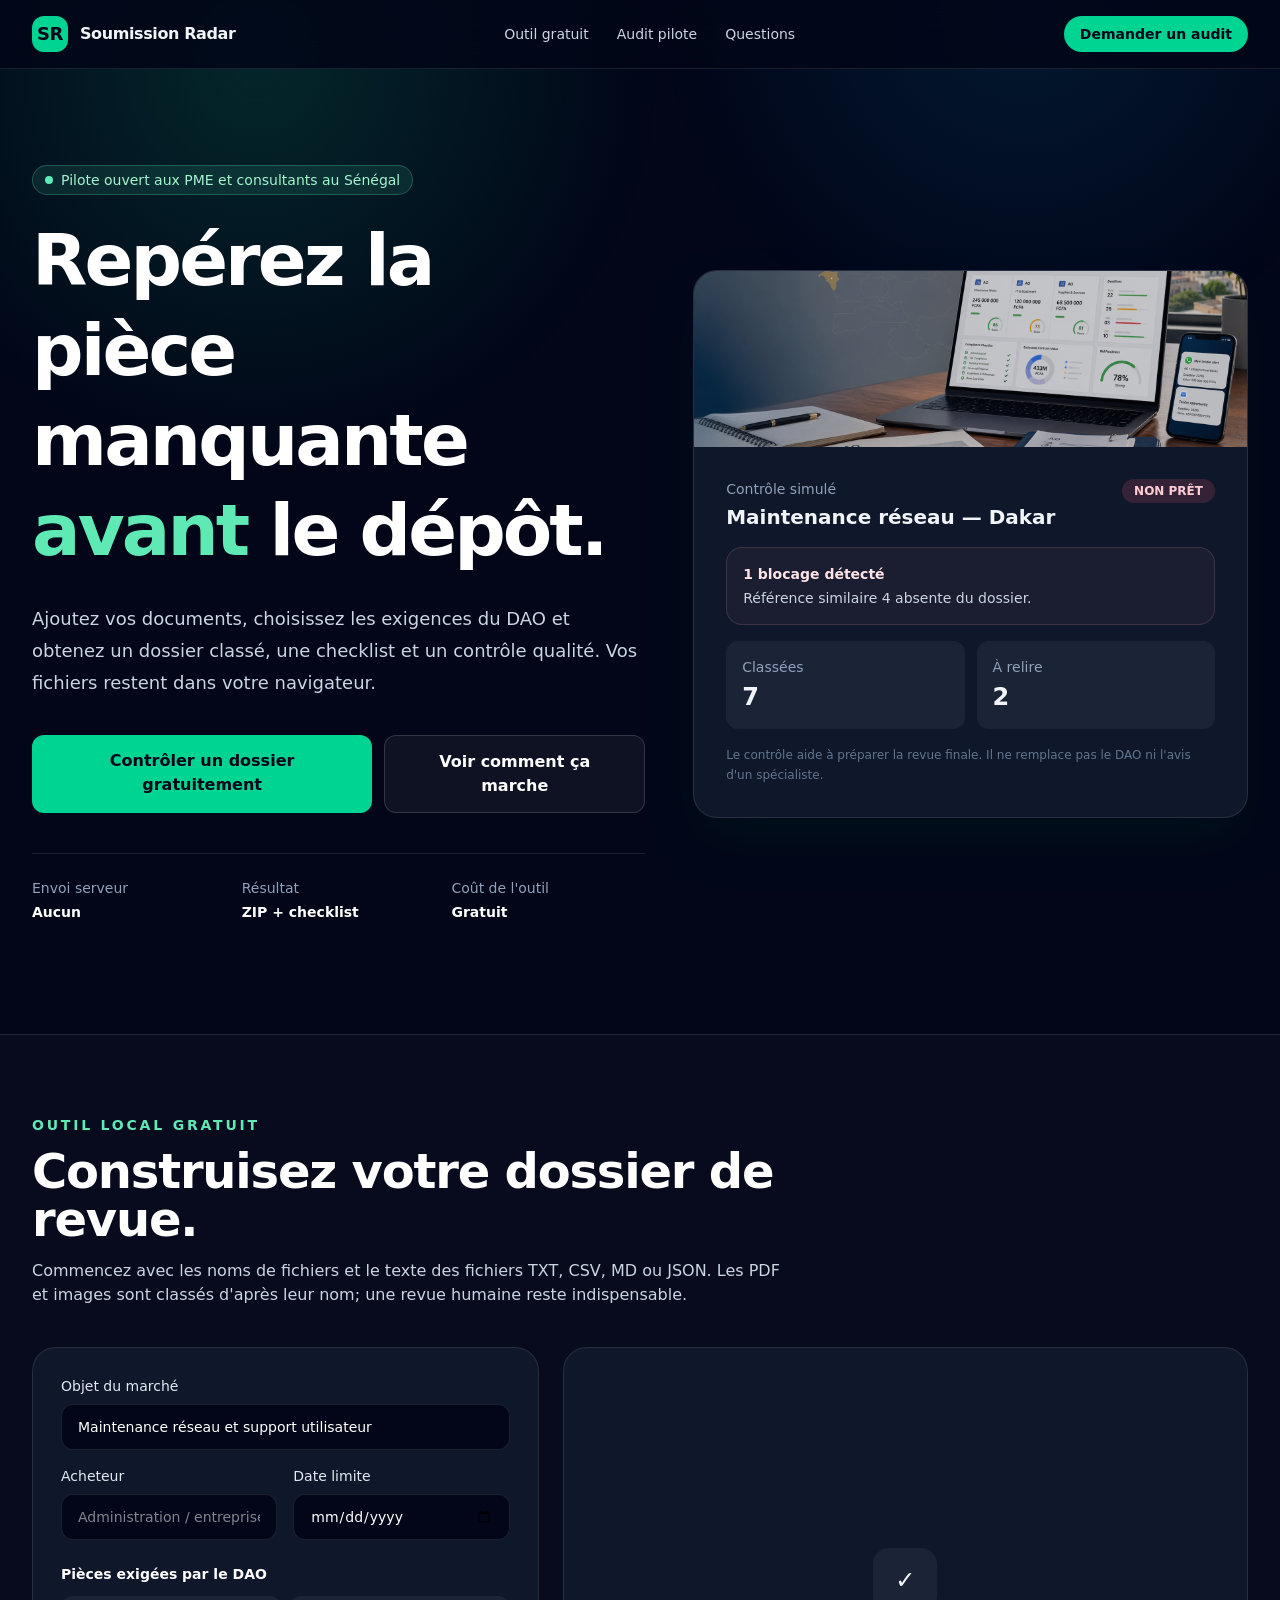
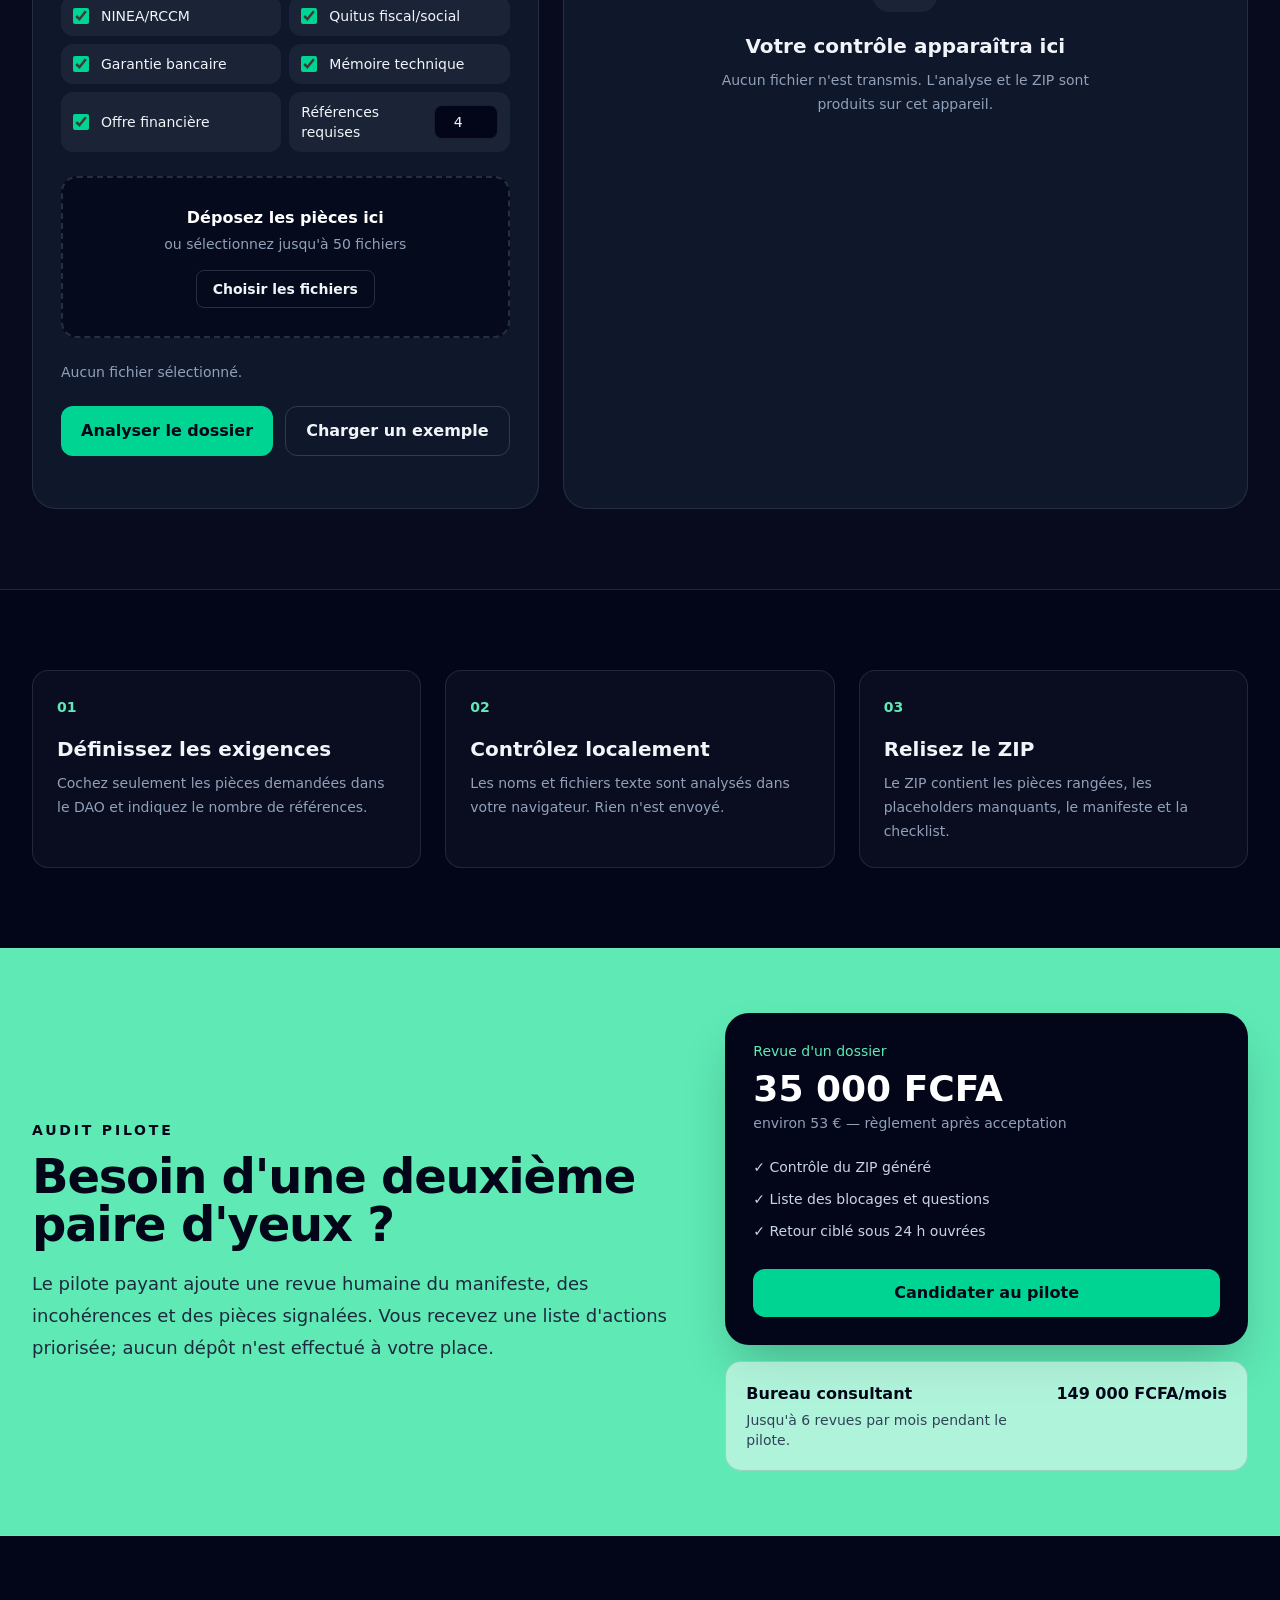
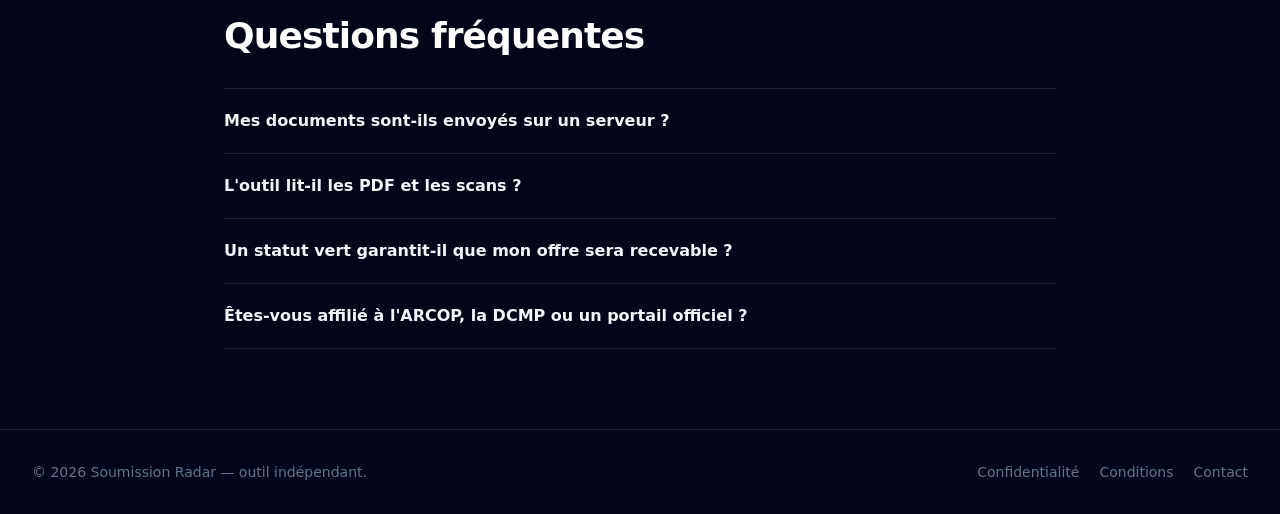
==== index.html @ b98f1e86 "feat: publish Soumission Radar" ====
<!doctype html>
<html lang="fr" class="scroll-smooth">
  <head>
    <meta charset="utf-8" />
    <meta name="viewport" content="width=device-width, initial-scale=1" />
    <title>Soumission Radar — contrôlez votre dossier d'appel d'offres</title>
    <meta name="description" content="Classez vos pièces de soumission, détectez les documents manquants et téléchargez un ZIP prêt pour la revue finale. Traitement local, sans envoi de fichiers." />
    <meta name="robots" content="index,follow" />
    <link rel="canonical" href="https://ramlaoui.github.io/soumission-radar/" />
    <meta property="og:title" content="Soumission Radar — dossier de soumission contrôlé" />
    <meta property="og:description" content="Un contrôle local et confidentiel pour repérer les pièces manquantes avant le dépôt." />
    <meta property="og:type" content="website" />
    <meta property="og:url" content="https://ramlaoui.github.io/soumission-radar/" />
    <link rel="stylesheet" href="./assets/app.css" />
    <script type="application/ld+json">
      {
        "@context": "https://schema.org",
        "@type": "SoftwareApplication",
        "name": "Soumission Radar",
        "applicationCategory": "BusinessApplication",
        "operatingSystem": "Web",
        "description": "Contrôle local de préparation des dossiers de soumission pour PME.",
        "offers": { "@type": "Offer", "price": "0", "priceCurrency": "XOF" }
      }
    </script>
  </head>
  <body class="min-h-screen bg-slate-950 text-slate-100 antialiased selection:bg-emerald-300 selection:text-slate-950">
    <div class="pointer-events-none fixed inset-x-0 top-0 -z-10 h-[42rem] bg-[radial-gradient(circle_at_20%_10%,rgba(16,185,129,0.18),transparent_34%),radial-gradient(circle_at_80%_0%,rgba(14,165,233,0.12),transparent_30%)]"></div>

    <header class="sticky top-0 z-40 border-b border-white/10 bg-slate-950/85 backdrop-blur-xl">
      <nav class="mx-auto flex max-w-7xl items-center justify-between px-5 py-4 lg:px-8" aria-label="Navigation principale">
        <a href="#top" class="flex items-center gap-3 font-semibold tracking-tight">
          <span class="grid size-9 place-items-center rounded-xl bg-emerald-400 text-lg font-black text-slate-950">SR</span>
          <span>Soumission Radar</span>
        </a>
        <div class="hidden items-center gap-7 text-sm text-slate-300 md:flex">
          <a class="hover:text-white" href="#outil">Outil gratuit</a>
          <a class="hover:text-white" href="#offres">Audit pilote</a>
          <a class="hover:text-white" href="#faq">Questions</a>
        </div>
        <a data-contact-link class="rounded-full bg-emerald-400 px-4 py-2 text-sm font-semibold text-slate-950 transition hover:bg-emerald-300" href="mailto:ramlaouiali@gmail.com">Demander un audit</a>
      </nav>
    </header>

    <main id="top">
      <section class="mx-auto grid max-w-7xl gap-12 px-5 pb-20 pt-16 lg:grid-cols-[1.05fr_.95fr] lg:items-center lg:px-8 lg:pb-28 lg:pt-24">
        <div>
          <p class="mb-5 inline-flex items-center gap-2 rounded-full border border-emerald-300/25 bg-emerald-300/10 px-3 py-1 text-sm font-medium text-emerald-200">
            <span class="size-2 rounded-full bg-emerald-300"></span>
            Pilote ouvert aux PME et consultants au Sénégal
          </p>
          <h1 class="max-w-3xl text-4xl font-black leading-tight tracking-[-0.04em] text-white sm:text-6xl lg:text-7xl">
            Repérez la pièce manquante <span class="text-emerald-300">avant</span> le dépôt.
          </h1>
          <p class="mt-7 max-w-2xl text-lg leading-8 text-slate-300">
            Ajoutez vos documents, choisissez les exigences du DAO et obtenez un dossier classé, une checklist et un contrôle qualité. Vos fichiers restent dans votre navigateur.
          </p>
          <div class="mt-9 flex flex-col gap-3 sm:flex-row">
            <a href="#outil" class="rounded-xl bg-emerald-400 px-6 py-3.5 text-center font-bold text-slate-950 transition hover:bg-emerald-300">Contrôler un dossier gratuitement</a>
            <a href="#fonctionnement" class="rounded-xl border border-white/15 bg-white/5 px-6 py-3.5 text-center font-semibold text-white transition hover:bg-white/10">Voir comment ça marche</a>
          </div>
          <dl class="mt-10 grid max-w-2xl grid-cols-3 gap-4 border-t border-white/10 pt-6 text-sm">
            <div><dt class="text-slate-400">Envoi serveur</dt><dd class="mt-1 font-bold text-white">Aucun</dd></div>
            <div><dt class="text-slate-400">Résultat</dt><dd class="mt-1 font-bold text-white">ZIP + checklist</dd></div>
            <div><dt class="text-slate-400">Coût de l'outil</dt><dd class="mt-1 font-bold text-white">Gratuit</dd></div>
          </dl>
        </div>

        <div class="relative overflow-hidden rounded-3xl border border-white/10 bg-slate-900 shadow-2xl shadow-emerald-950/30">
          <img class="h-44 w-full object-cover opacity-80" src="./assets/procurement-radar-hero.png" alt="Bureau préparant un dossier de soumission" />
          <div class="space-y-4 p-6 sm:p-8">
            <div class="flex items-start justify-between gap-5">
              <div><p class="text-sm text-slate-400">Contrôle simulé</p><h2 class="mt-1 text-xl font-bold">Maintenance réseau — Dakar</h2></div>
              <span class="rounded-full bg-rose-400/15 px-3 py-1 text-xs font-bold text-rose-200">NON PRÊT</span>
            </div>
            <div class="rounded-2xl border border-rose-300/15 bg-rose-300/5 p-4">
              <p class="text-sm font-semibold text-rose-100">1 blocage détecté</p>
              <p class="mt-1 text-sm text-slate-300">Référence similaire 4 absente du dossier.</p>
            </div>
            <div class="grid grid-cols-2 gap-3 text-sm">
              <div class="rounded-xl bg-white/5 p-4"><span class="text-slate-400">Classées</span><strong class="mt-1 block text-2xl">7</strong></div>
              <div class="rounded-xl bg-white/5 p-4"><span class="text-slate-400">À relire</span><strong class="mt-1 block text-2xl">2</strong></div>
            </div>
            <p class="text-xs leading-5 text-slate-500">Le contrôle aide à préparer la revue finale. Il ne remplace pas le DAO ni l'avis d'un spécialiste.</p>
          </div>
        </div>
      </section>

      <section id="outil" class="border-y border-white/10 bg-white/[0.025] py-20">
        <div class="mx-auto max-w-7xl px-5 lg:px-8">
          <div class="max-w-3xl">
            <p class="text-sm font-bold uppercase tracking-[0.2em] text-emerald-300">Outil local gratuit</p>
            <h2 class="mt-3 text-3xl font-black tracking-tight text-white sm:text-5xl">Construisez votre dossier de revue.</h2>
            <p class="mt-4 text-slate-300">Commencez avec les noms de fichiers et le texte des fichiers TXT, CSV, MD ou JSON. Les PDF et images sont classés d'après leur nom; une revue humaine reste indispensable.</p>
          </div>

          <div class="mt-10 grid gap-6 xl:grid-cols-[.85fr_1.15fr]">
            <form id="auditForm" class="space-y-6 rounded-3xl border border-white/10 bg-slate-900 p-5 sm:p-7">
              <div class="grid gap-4 sm:grid-cols-2">
                <label class="text-sm font-medium text-slate-200 sm:col-span-2">Objet du marché
                  <input id="tenderTitle" class="mt-2 w-full rounded-xl border border-white/10 bg-slate-950 px-4 py-3 text-white outline-none ring-emerald-300 transition focus:ring-2" value="Maintenance réseau et support utilisateur" required />
                </label>
                <label class="text-sm font-medium text-slate-200">Acheteur
                  <input id="buyer" class="mt-2 w-full rounded-xl border border-white/10 bg-slate-950 px-4 py-3 text-white outline-none ring-emerald-300 transition focus:ring-2" placeholder="Administration / entreprise" />
                </label>
                <label class="text-sm font-medium text-slate-200">Date limite
                  <input id="deadline" type="date" class="mt-2 w-full rounded-xl border border-white/10 bg-slate-950 px-4 py-3 text-white outline-none ring-emerald-300 transition focus:ring-2" />
                </label>
              </div>

              <fieldset>
                <legend class="text-sm font-semibold text-white">Pièces exigées par le DAO</legend>
                <div class="mt-3 grid gap-2 sm:grid-cols-2">
                  <label class="flex items-center gap-3 rounded-xl bg-white/5 px-3 py-2.5 text-sm"><input name="requirement" value="ninea" type="checkbox" checked class="size-4 accent-emerald-400" /> NINEA/RCCM</label>
                  <label class="flex items-center gap-3 rounded-xl bg-white/5 px-3 py-2.5 text-sm"><input name="requirement" value="quitus" type="checkbox" checked class="size-4 accent-emerald-400" /> Quitus fiscal/social</label>
                  <label class="flex items-center gap-3 rounded-xl bg-white/5 px-3 py-2.5 text-sm"><input name="requirement" value="bank" type="checkbox" checked class="size-4 accent-emerald-400" /> Garantie bancaire</label>
                  <label class="flex items-center gap-3 rounded-xl bg-white/5 px-3 py-2.5 text-sm"><input name="requirement" value="technical" type="checkbox" checked class="size-4 accent-emerald-400" /> Mémoire technique</label>
                  <label class="flex items-center gap-3 rounded-xl bg-white/5 px-3 py-2.5 text-sm"><input name="requirement" value="financial" type="checkbox" checked class="size-4 accent-emerald-400" /> Offre financière</label>
                  <label class="flex items-center gap-3 rounded-xl bg-white/5 px-3 py-2.5 text-sm">Références requises <input id="requiredReferences" type="number" min="0" max="20" value="4" class="ml-auto w-16 rounded-lg border border-white/10 bg-slate-950 px-2 py-1.5 text-center" /></label>
                </div>
              </fieldset>

              <div id="dropZone" class="rounded-2xl border-2 border-dashed border-white/15 bg-slate-950/70 p-7 text-center transition hover:border-emerald-300/60">
                <input id="documentFiles" type="file" multiple class="sr-only" />
                <p class="font-semibold text-white">Déposez les pièces ici</p>
                <p class="mt-1 text-sm text-slate-400">ou sélectionnez jusqu'à 50 fichiers</p>
                <button id="chooseFiles" type="button" class="mt-4 rounded-lg border border-white/15 px-4 py-2 text-sm font-semibold hover:bg-white/5">Choisir les fichiers</button>
              </div>
              <p id="fileSummary" class="text-sm text-slate-400">Aucun fichier sélectionné.</p>

              <div class="flex flex-col gap-3 sm:flex-row">
                <button id="analyzeButton" type="submit" class="flex-1 rounded-xl bg-emerald-400 px-5 py-3 font-bold text-slate-950 transition hover:bg-emerald-300">Analyser le dossier</button>
                <button id="demoButton" type="button" class="rounded-xl border border-white/15 px-5 py-3 font-semibold transition hover:bg-white/5">Charger un exemple</button>
              </div>
              <p id="formError" class="hidden rounded-xl bg-rose-400/10 p-3 text-sm text-rose-200" role="alert"></p>
            </form>

            <section id="results" class="rounded-3xl border border-white/10 bg-slate-900 p-5 sm:p-7" aria-live="polite">
              <div id="emptyResults" class="grid min-h-[32rem] place-items-center text-center">
                <div><div class="mx-auto grid size-16 place-items-center rounded-2xl bg-white/5 text-2xl">✓</div><h3 class="mt-5 text-xl font-bold">Votre contrôle apparaîtra ici</h3><p class="mx-auto mt-2 max-w-sm text-sm leading-6 text-slate-400">Aucun fichier n'est transmis. L'analyse et le ZIP sont produits sur cet appareil.</p></div>
              </div>
              <div id="auditResults" class="hidden space-y-6">
                <div class="flex flex-wrap items-start justify-between gap-4">
                  <div><p class="text-sm text-slate-400">État du dossier</p><h3 id="statusTitle" class="mt-1 text-2xl font-black"></h3></div>
                  <span id="statusBadge" class="rounded-full px-3 py-1 text-xs font-bold"></span>
                </div>
                <p id="statusDescription" class="rounded-2xl border p-4 text-sm leading-6"></p>
                <div class="grid grid-cols-3 gap-3 text-center"><div class="rounded-xl bg-white/5 p-3"><strong id="mappedCount" class="block text-2xl"></strong><span class="text-xs text-slate-400">classées</span></div><div class="rounded-xl bg-white/5 p-3"><strong id="missingCount" class="block text-2xl"></strong><span class="text-xs text-slate-400">manquantes</span></div><div class="rounded-xl bg-white/5 p-3"><strong id="warningCount" class="block text-2xl"></strong><span class="text-xs text-slate-400">alertes</span></div></div>
                <div><h4 class="font-bold text-white">Pièces classées</h4><ul id="mappedList" class="mt-3 space-y-2 text-sm"></ul></div>
                <div><h4 class="font-bold text-white">Blocages et alertes</h4><ul id="issueList" class="mt-3 space-y-2 text-sm"></ul></div>
                <div><h4 class="font-bold text-white">Non classées</h4><ul id="unclassifiedList" class="mt-3 space-y-2 text-sm text-slate-400"></ul></div>
                <button id="downloadZip" type="button" class="w-full rounded-xl bg-emerald-400 px-5 py-3 font-bold text-slate-950 transition hover:bg-emerald-300">Télécharger le dossier ZIP</button>
                <p class="text-xs leading-5 text-slate-500">Le statut signifie « prêt pour revue », jamais « recevable garanti ». Comparez toujours le résultat au DAO original.</p>
              </div>
            </section>
          </div>
        </div>
      </section>

      <section id="fonctionnement" class="mx-auto max-w-7xl px-5 py-20 lg:px-8">
        <div class="grid gap-6 md:grid-cols-3">
          <article class="rounded-2xl border border-white/10 bg-white/[0.03] p-6"><span class="text-sm font-black text-emerald-300">01</span><h3 class="mt-4 text-xl font-bold">Définissez les exigences</h3><p class="mt-2 text-sm leading-6 text-slate-400">Cochez seulement les pièces demandées dans le DAO et indiquez le nombre de références.</p></article>
          <article class="rounded-2xl border border-white/10 bg-white/[0.03] p-6"><span class="text-sm font-black text-emerald-300">02</span><h3 class="mt-4 text-xl font-bold">Contrôlez localement</h3><p class="mt-2 text-sm leading-6 text-slate-400">Les noms et fichiers texte sont analysés dans votre navigateur. Rien n'est envoyé.</p></article>
          <article class="rounded-2xl border border-white/10 bg-white/[0.03] p-6"><span class="text-sm font-black text-emerald-300">03</span><h3 class="mt-4 text-xl font-bold">Relisez le ZIP</h3><p class="mt-2 text-sm leading-6 text-slate-400">Le ZIP contient les pièces rangées, les placeholders manquants, le manifeste et la checklist.</p></article>
        </div>
      </section>

      <section id="offres" class="border-y border-white/10 bg-emerald-300 text-slate-950">
        <div class="mx-auto grid max-w-7xl gap-10 px-5 py-16 lg:grid-cols-[1fr_.8fr] lg:items-center lg:px-8">
          <div><p class="text-sm font-black uppercase tracking-[0.2em]">Audit pilote</p><h2 class="mt-3 text-3xl font-black tracking-tight sm:text-5xl">Besoin d'une deuxième paire d'yeux ?</h2><p class="mt-5 max-w-2xl text-lg leading-8 text-slate-800">Le pilote payant ajoute une revue humaine du manifeste, des incohérences et des pièces signalées. Vous recevez une liste d'actions priorisée; aucun dépôt n'est effectué à votre place.</p></div>
          <div class="grid gap-4">
            <div class="rounded-3xl bg-slate-950 p-7 text-white shadow-2xl"><p class="text-sm text-emerald-300">Revue d'un dossier</p><p class="mt-2 text-4xl font-black">35 000 FCFA</p><p class="mt-1 text-sm text-slate-400">environ 53 € — règlement après acceptation</p><ul class="mt-6 space-y-3 text-sm text-slate-300"><li>✓ Contrôle du ZIP généré</li><li>✓ Liste des blocages et questions</li><li>✓ Retour ciblé sous 24 h ouvrées</li></ul><a data-contact-link href="mailto:ramlaouiali@gmail.com" class="mt-7 block rounded-xl bg-emerald-400 px-5 py-3 text-center font-bold text-slate-950 hover:bg-emerald-300">Candidater au pilote</a></div>
            <div class="rounded-2xl border border-slate-900/15 bg-white/50 p-5"><div class="flex items-baseline justify-between gap-4"><div><p class="font-black">Bureau consultant</p><p class="mt-1 text-sm text-slate-700">Jusqu'à 6 revues par mois pendant le pilote.</p></div><p class="shrink-0 font-black">149 000 FCFA/mois</p></div></div>
          </div>
        </div>
      </section>

      <section id="faq" class="mx-auto max-w-4xl px-5 py-20 lg:px-8">
        <h2 class="text-3xl font-black tracking-tight text-white sm:text-4xl">Questions fréquentes</h2>
        <div class="mt-8 divide-y divide-white/10 border-y border-white/10">
          <details class="group py-5"><summary class="cursor-pointer list-none font-semibold">Mes documents sont-ils envoyés sur un serveur ?</summary><p class="mt-3 text-sm leading-6 text-slate-400">Non. Cette version fonctionne entièrement dans le navigateur. Fermer l'onglet efface l'état de la session.</p></details>
          <details class="group py-5"><summary class="cursor-pointer list-none font-semibold">L'outil lit-il les PDF et les scans ?</summary><p class="mt-3 text-sm leading-6 text-slate-400">Il classe les PDF et images à partir de leur nom. Seuls les petits fichiers texte courants sont lus. Renommez clairement les scans et vérifiez toujours le résultat.</p></details>
          <details class="group py-5"><summary class="cursor-pointer list-none font-semibold">Un statut vert garantit-il que mon offre sera recevable ?</summary><p class="mt-3 text-sm leading-6 text-slate-400">Non. Il indique seulement que les catégories sélectionnées ont un fichier correspondant sans alerte évidente. Le DAO, les formats, signatures, dates et règles de dépôt prévalent.</p></details>
          <details class="group py-5"><summary class="cursor-pointer list-none font-semibold">Êtes-vous affilié à l'ARCOP, la DCMP ou un portail officiel ?</summary><p class="mt-3 text-sm leading-6 text-slate-400">Non. Soumission Radar est un outil indépendant de préparation documentaire.</p></details>
        </div>
      </section>
    </main>

    <footer class="border-t border-white/10 py-8">
      <div class="mx-auto flex max-w-7xl flex-col gap-4 px-5 text-sm text-slate-500 sm:flex-row sm:items-center sm:justify-between lg:px-8"><p>© 2026 Soumission Radar — outil indépendant.</p><div class="flex gap-5"><a class="hover:text-white" href="./confidentialite.html">Confidentialité</a><a class="hover:text-white" href="./conditions.html">Conditions</a><a data-contact-link class="hover:text-white" href="mailto:ramlaouiali@gmail.com">Contact</a></div></div>
    </footer>

    <script src="./vendor/jszip.min.js"></script>
    <script src="./lib/document_classifier.js"></script>
    <script src="./config.js"></script>
    <script src="./product.js"></script>
  </body>
</html>
---- assets/app.css ----
/*! tailwindcss v4.3.2 | MIT License | https://tailwindcss.com */
@layer properties{@supports (((-webkit-hyphens:none)) and (not (margin-trim:inline))) or ((-moz-orient:inline) and (not (color:rgb(from red r g b)))){*,:before,:after,::backdrop{--tw-space-y-reverse:0;--tw-divide-y-reverse:0;--tw-border-style:solid;--tw-leading:initial;--tw-font-weight:initial;--tw-tracking:initial;--tw-shadow:0 0 #0000;--tw-shadow-color:initial;--tw-shadow-alpha:100%;--tw-inset-shadow:0 0 #0000;--tw-inset-shadow-color:initial;--tw-inset-shadow-alpha:100%;--tw-ring-color:initial;--tw-ring-shadow:0 0 #0000;--tw-inset-ring-color:initial;--tw-inset-ring-shadow:0 0 #0000;--tw-ring-inset:initial;--tw-ring-offset-width:0px;--tw-ring-offset-color:#fff;--tw-ring-offset-shadow:0 0 #0000;--tw-backdrop-blur:initial;--tw-backdrop-brightness:initial;--tw-backdrop-contrast:initial;--tw-backdrop-grayscale:initial;--tw-backdrop-hue-rotate:initial;--tw-backdrop-invert:initial;--tw-backdrop-opacity:initial;--tw-backdrop-saturate:initial;--tw-backdrop-sepia:initial}}}@layer theme{:root,:host{--font-sans:ui-sans-serif, system-ui, sans-serif, "Apple Color Emoji", "Segoe UI Emoji", "Segoe UI Symbol", "Noto Color Emoji";--font-mono:ui-monospace, SFMono-Regular, Menlo, Monaco, Consolas, "Liberation Mono", "Courier New", monospace;--color-amber-100:oklch(96.2% .059 95.617);--color-amber-200:oklch(92.4% .12 95.746);--color-amber-300:oklch(87.9% .169 91.605);--color-emerald-100:oklch(95% .052 163.051);--color-emerald-200:oklch(90.5% .093 164.15);--color-emerald-300:oklch(84.5% .143 164.978);--color-emerald-400:oklch(76.5% .177 163.223);--color-emerald-950:oklch(26.2% .051 172.552);--color-rose-100:oklch(94.1% .03 12.58);--color-rose-200:oklch(89.2% .058 10.001);--color-rose-300:oklch(81% .117 11.638);--color-rose-400:oklch(71.2% .194 13.428);--color-slate-100:oklch(96.8% .007 247.896);--color-slate-200:oklch(92.9% .013 255.508);--color-slate-300:oklch(86.9% .022 252.894);--color-slate-400:oklch(70.4% .04 256.788);--color-slate-500:oklch(55.4% .046 257.417);--color-slate-700:oklch(37.2% .044 257.287);--color-slate-800:oklch(27.9% .041 260.031);--color-slate-900:oklch(20.8% .042 265.755);--color-slate-950:oklch(12.9% .042 264.695);--color-white:#fff;--spacing:.25rem;--container-sm:24rem;--container-2xl:42rem;--container-3xl:48rem;--container-4xl:56rem;--container-7xl:80rem;--text-xs:.75rem;--text-xs--line-height:calc(1 / .75);--text-sm:.875rem;--text-sm--line-height:calc(1.25 / .875);--text-lg:1.125rem;--text-lg--line-height:calc(1.75 / 1.125);--text-xl:1.25rem;--text-xl--line-height:calc(1.75 / 1.25);--text-2xl:1.5rem;--text-2xl--line-height:calc(2 / 1.5);--text-3xl:1.875rem;--text-3xl--line-height:calc(2.25 / 1.875);--text-4xl:2.25rem;--text-4xl--line-height:calc(2.5 / 2.25);--text-5xl:3rem;--text-5xl--line-height:1;--text-6xl:3.75rem;--text-6xl--line-height:1;--text-7xl:4.5rem;--text-7xl--line-height:1;--font-weight-medium:500;--font-weight-semibold:600;--font-weight-bold:700;--font-weight-black:900;--tracking-tight:-.025em;--leading-tight:1.25;--radius-lg:.5rem;--radius-xl:.75rem;--radius-2xl:1rem;--radius-3xl:1.5rem;--blur-xl:24px;--default-transition-duration:.15s;--default-transition-timing-function:cubic-bezier(.4, 0, .2, 1);--default-font-family:var(--font-sans);--default-mono-font-family:var(--font-mono)}}@layer base{*,:after,:before,::backdrop{box-sizing:border-box;border:0 solid;margin:0;padding:0}::file-selector-button{box-sizing:border-box;border:0 solid;margin:0;padding:0}html,:host{-webkit-text-size-adjust:100%;tab-size:4;line-height:1.5;font-family:var(--default-font-family,ui-sans-serif, system-ui, sans-serif, "Apple Color Emoji", "Segoe UI Emoji", "Segoe UI Symbol", "Noto Color Emoji");font-feature-settings:var(--default-font-feature-settings,normal);font-variation-settings:var(--default-font-variation-settings,normal);-webkit-tap-highlight-color:transparent}hr{height:0;color:inherit;border-top-width:1px}abbr:where([title]){-webkit-text-decoration:underline dotted;text-decoration:underline dotted}h1,h2,h3,h4,h5,h6{font-size:inherit;font-weight:inherit}a{color:inherit;-webkit-text-decoration:inherit;-webkit-text-decoration:inherit;-webkit-text-decoration:inherit;text-decoration:inherit}b,strong{font-weight:bolder}code,kbd,samp,pre{font-family:var(--default-mono-font-family,ui-monospace, SFMono-Regular, Menlo, Monaco, Consolas, "Liberation Mono", "Courier New", monospace);font-feature-settings:var(--default-mono-font-feature-settings,normal);font-variation-settings:var(--default-mono-font-variation-settings,normal);font-size:1em}small{font-size:80%}sub,sup{vertical-align:baseline;font-size:75%;line-height:0;position:relative}sub{bottom:-.25em}sup{top:-.5em}table{text-indent:0;border-color:inherit;border-collapse:collapse}:-moz-focusring{outline:auto}progress{vertical-align:baseline}summary{display:list-item}ol,ul,menu{list-style:none}img,svg,video,canvas,audio,iframe,embed,object{vertical-align:middle;display:block}img,video{max-width:100%;height:auto}button,input,select,optgroup,textarea{font:inherit;font-feature-settings:inherit;font-variation-settings:inherit;letter-spacing:inherit;color:inherit;opacity:1;background-color:#0000;border-radius:0}::file-selector-button{font:inherit;font-feature-settings:inherit;font-variation-settings:inherit;letter-spacing:inherit;color:inherit;opacity:1;background-color:#0000;border-radius:0}:where(select:is([multiple],[size])) optgroup{font-weight:bolder}:where(select:is([multiple],[size])) optgroup option{padding-inline-start:20px}::file-selector-button{margin-inline-end:4px}::placeholder{opacity:1}@supports (not ((-webkit-appearance:-apple-pay-button))) or (contain-intrinsic-size:1px){::placeholder{color:currentColor}@supports (color:color-mix(in lab, red, red)){::placeholder{color:color-mix(in oklab, currentcolor 50%, transparent)}}}textarea{resize:vertical}::-webkit-search-decoration{-webkit-appearance:none}::-webkit-date-and-time-value{min-height:1lh;text-align:inherit}::-webkit-datetime-edit{display:inline-flex}::-webkit-datetime-edit-fields-wrapper{padding:0}::-webkit-datetime-edit{padding-block:0}::-webkit-datetime-edit-year-field{padding-block:0}::-webkit-datetime-edit-month-field{padding-block:0}::-webkit-datetime-edit-day-field{padding-block:0}::-webkit-datetime-edit-hour-field{padding-block:0}::-webkit-datetime-edit-minute-field{padding-block:0}::-webkit-datetime-edit-second-field{padding-block:0}::-webkit-datetime-edit-millisecond-field{padding-block:0}::-webkit-datetime-edit-meridiem-field{padding-block:0}::-webkit-calendar-picker-indicator{line-height:1}:-moz-ui-invalid{box-shadow:none}button,input:where([type=button],[type=reset],[type=submit]){appearance:button}::file-selector-button{appearance:button}::-webkit-inner-spin-button{height:auto}::-webkit-outer-spin-button{height:auto}[hidden]:where(:not([hidden=until-found])){display:none!important}}@layer components;@layer utilities{.pointer-events-none{pointer-events:none}.visible{visibility:visible}.sr-only{clip-path:inset(50%);white-space:nowrap;border-width:0;width:1px;height:1px;margin:-1px;padding:0;position:absolute;overflow:hidden}.absolute{position:absolute}.fixed{position:fixed}.relative{position:relative}.static{position:static}.sticky{position:sticky}.inset-x-0{inset-inline:0}.top-0{top:0}.-z-10{z-index:calc(10 * -1)}.z-40{z-index:40}.mx-auto{margin-inline:auto}.mt-1{margin-top:var(--spacing)}.mt-2{margin-top:calc(var(--spacing) * 2)}.mt-3{margin-top:calc(var(--spacing) * 3)}.mt-4{margin-top:calc(var(--spacing) * 4)}.mt-5{margin-top:calc(var(--spacing) * 5)}.mt-6{margin-top:calc(var(--spacing) * 6)}.mt-7{margin-top:calc(var(--spacing) * 7)}.mt-8{margin-top:calc(var(--spacing) * 8)}.mt-9{margin-top:calc(var(--spacing) * 9)}.mt-10{margin-top:calc(var(--spacing) * 10)}.mb-5{margin-bottom:calc(var(--spacing) * 5)}.ml-auto{margin-left:auto}.block{display:block}.contents{display:contents}.flex{display:flex}.grid{display:grid}.hidden{display:none}.inline-flex{display:inline-flex}.size-2{width:calc(var(--spacing) * 2);height:calc(var(--spacing) * 2)}.size-4{width:calc(var(--spacing) * 4);height:calc(var(--spacing) * 4)}.size-9{width:calc(var(--spacing) * 9);height:calc(var(--spacing) * 9)}.size-16{width:calc(var(--spacing) * 16);height:calc(var(--spacing) * 16)}.h-44{height:calc(var(--spacing) * 44)}.h-\[42rem\]{height:42rem}.min-h-\[32rem\]{min-height:32rem}.min-h-screen{min-height:100vh}.w-16{width:calc(var(--spacing) * 16)}.w-full{width:100%}.max-w-2xl{max-width:var(--container-2xl)}.max-w-3xl{max-width:var(--container-3xl)}.max-w-4xl{max-width:var(--container-4xl)}.max-w-7xl{max-width:var(--container-7xl)}.max-w-sm{max-width:var(--container-sm)}.flex-1{flex:1}.shrink-0{flex-shrink:0}.cursor-pointer{cursor:pointer}.list-none{list-style-type:none}.grid-cols-2{grid-template-columns:repeat(2,minmax(0,1fr))}.grid-cols-3{grid-template-columns:repeat(3,minmax(0,1fr))}.flex-col{flex-direction:column}.flex-wrap{flex-wrap:wrap}.place-items-center{place-items:center}.items-baseline{align-items:baseline}.items-center{align-items:center}.items-start{align-items:flex-start}.justify-between{justify-content:space-between}.gap-2{gap:calc(var(--spacing) * 2)}.gap-3{gap:calc(var(--spacing) * 3)}.gap-4{gap:calc(var(--spacing) * 4)}.gap-5{gap:calc(var(--spacing) * 5)}.gap-6{gap:calc(var(--spacing) * 6)}.gap-7{gap:calc(var(--spacing) * 7)}.gap-10{gap:calc(var(--spacing) * 10)}.gap-12{gap:calc(var(--spacing) * 12)}:where(.space-y-2>:not(:last-child)){--tw-space-y-reverse:0;margin-block-start:calc(calc(var(--spacing) * 2) * var(--tw-space-y-reverse));margin-block-end:calc(calc(var(--spacing) * 2) * calc(1 - var(--tw-space-y-reverse)))}:where(.space-y-3>:not(:last-child)){--tw-space-y-reverse:0;margin-block-start:calc(calc(var(--spacing) * 3) * var(--tw-space-y-reverse));margin-block-end:calc(calc(var(--spacing) * 3) * calc(1 - var(--tw-space-y-reverse)))}:where(.space-y-4>:not(:last-child)){--tw-space-y-reverse:0;margin-block-start:calc(calc(var(--spacing) * 4) * var(--tw-space-y-reverse));margin-block-end:calc(calc(var(--spacing) * 4) * calc(1 - var(--tw-space-y-reverse)))}:where(.space-y-5>:not(:last-child)){--tw-space-y-reverse:0;margin-block-start:calc(calc(var(--spacing) * 5) * var(--tw-space-y-reverse));margin-block-end:calc(calc(var(--spacing) * 5) * calc(1 - var(--tw-space-y-reverse)))}:where(.space-y-6>:not(:last-child)){--tw-space-y-reverse:0;margin-block-start:calc(calc(var(--spacing) * 6) * var(--tw-space-y-reverse));margin-block-end:calc(calc(var(--spacing) * 6) * calc(1 - var(--tw-space-y-reverse)))}:where(.divide-y>:not(:last-child)){--tw-divide-y-reverse:0;border-bottom-style:var(--tw-border-style);border-top-style:var(--tw-border-style);border-top-width:calc(1px * var(--tw-divide-y-reverse));border-bottom-width:calc(1px * calc(1 - var(--tw-divide-y-reverse)))}:where(.divide-white\/10>:not(:last-child)){border-color:#ffffff1a}@supports (color:color-mix(in lab, red, red)){:where(.divide-white\/10>:not(:last-child)){border-color:color-mix(in oklab, var(--color-white) 10%, transparent)}}.overflow-hidden{overflow:hidden}.scroll-smooth{scroll-behavior:smooth}.rounded-2xl{border-radius:var(--radius-2xl)}.rounded-3xl{border-radius:var(--radius-3xl)}.rounded-full{border-radius:3.40282e38px}.rounded-lg{border-radius:var(--radius-lg)}.rounded-xl{border-radius:var(--radius-xl)}.border{border-style:var(--tw-border-style);border-width:1px}.border-2{border-style:var(--tw-border-style);border-width:2px}.border-y{border-block-style:var(--tw-border-style);border-block-width:1px}.border-t{border-top-style:var(--tw-border-style);border-top-width:1px}.border-b{border-bottom-style:var(--tw-border-style);border-bottom-width:1px}.border-dashed{--tw-border-style:dashed;border-style:dashed}.border-amber-300\/20{border-color:#ffd23633}@supports (color:color-mix(in lab, red, red)){.border-amber-300\/20{border-color:color-mix(in oklab, var(--color-amber-300) 20%, transparent)}}.border-emerald-300{border-color:var(--color-emerald-300)}.border-emerald-300\/20{border-color:#5ee9b533}@supports (color:color-mix(in lab, red, red)){.border-emerald-300\/20{border-color:color-mix(in oklab, var(--color-emerald-300) 20%, transparent)}}.border-emerald-300\/25{border-color:#5ee9b540}@supports (color:color-mix(in lab, red, red)){.border-emerald-300\/25{border-color:color-mix(in oklab, var(--color-emerald-300) 25%, transparent)}}.border-rose-300\/15{border-color:#ffa2ae26}@supports (color:color-mix(in lab, red, red)){.border-rose-300\/15{border-color:color-mix(in oklab, var(--color-rose-300) 15%, transparent)}}.border-rose-300\/20{border-color:#ffa2ae33}@supports (color:color-mix(in lab, red, red)){.border-rose-300\/20{border-color:color-mix(in oklab, var(--color-rose-300) 20%, transparent)}}.border-slate-900\/15{border-color:#0f172b26}@supports (color:color-mix(in lab, red, red)){.border-slate-900\/15{border-color:color-mix(in oklab, var(--color-slate-900) 15%, transparent)}}.border-white\/10{border-color:#ffffff1a}@supports (color:color-mix(in lab, red, red)){.border-white\/10{border-color:color-mix(in oklab, var(--color-white) 10%, transparent)}}.border-white\/15{border-color:#ffffff26}@supports (color:color-mix(in lab, red, red)){.border-white\/15{border-color:color-mix(in oklab, var(--color-white) 15%, transparent)}}.bg-amber-300\/5{background-color:#ffd2360d}@supports (color:color-mix(in lab, red, red)){.bg-amber-300\/5{background-color:color-mix(in oklab, var(--color-amber-300) 5%, transparent)}}.bg-amber-300\/15{background-color:#ffd23626}@supports (color:color-mix(in lab, red, red)){.bg-amber-300\/15{background-color:color-mix(in oklab, var(--color-amber-300) 15%, transparent)}}.bg-emerald-300{background-color:var(--color-emerald-300)}.bg-emerald-300\/5{background-color:#5ee9b50d}@supports (color:color-mix(in lab, red, red)){.bg-emerald-300\/5{background-color:color-mix(in oklab, var(--color-emerald-300) 5%, transparent)}}.bg-emerald-300\/10{background-color:#5ee9b51a}@supports (color:color-mix(in lab, red, red)){.bg-emerald-300\/10{background-color:color-mix(in oklab, var(--color-emerald-300) 10%, transparent)}}.bg-emerald-300\/15{background-color:#5ee9b526}@supports (color:color-mix(in lab, red, red)){.bg-emerald-300\/15{background-color:color-mix(in oklab, var(--color-emerald-300) 15%, transparent)}}.bg-emerald-400{background-color:var(--color-emerald-400)}.bg-rose-300\/5{background-color:#ffa2ae0d}@supports (color:color-mix(in lab, red, red)){.bg-rose-300\/5{background-color:color-mix(in oklab, var(--color-rose-300) 5%, transparent)}}.bg-rose-400\/10{background-color:#ff667f1a}@supports (color:color-mix(in lab, red, red)){.bg-rose-400\/10{background-color:color-mix(in oklab, var(--color-rose-400) 10%, transparent)}}.bg-rose-400\/15{background-color:#ff667f26}@supports (color:color-mix(in lab, red, red)){.bg-rose-400\/15{background-color:color-mix(in oklab, var(--color-rose-400) 15%, transparent)}}.bg-slate-900{background-color:var(--color-slate-900)}.bg-slate-950{background-color:var(--color-slate-950)}.bg-slate-950\/70{background-color:#020618b3}@supports (color:color-mix(in lab, red, red)){.bg-slate-950\/70{background-color:color-mix(in oklab, var(--color-slate-950) 70%, transparent)}}.bg-slate-950\/85{background-color:#020618d9}@supports (color:color-mix(in lab, red, red)){.bg-slate-950\/85{background-color:color-mix(in oklab, var(--color-slate-950) 85%, transparent)}}.bg-white\/5{background-color:#ffffff0d}@supports (color:color-mix(in lab, red, red)){.bg-white\/5{background-color:color-mix(in oklab, var(--color-white) 5%, transparent)}}.bg-white\/50{background-color:#ffffff80}@supports (color:color-mix(in lab, red, red)){.bg-white\/50{background-color:color-mix(in oklab, var(--color-white) 50%, transparent)}}.bg-white\/\[0\.03\]{background-color:#ffffff08}@supports (color:color-mix(in lab, red, red)){.bg-white\/\[0\.03\]{background-color:color-mix(in oklab, var(--color-white) 3%, transparent)}}.bg-white\/\[0\.025\]{background-color:#ffffff06}@supports (color:color-mix(in lab, red, red)){.bg-white\/\[0\.025\]{background-color:color-mix(in oklab, var(--color-white) 2.5%, transparent)}}.bg-\[radial-gradient\(circle_at_20\%_10\%\,rgba\(16\,185\,129\,0\.18\)\,transparent_34\%\)\,radial-gradient\(circle_at_80\%_0\%\,rgba\(14\,165\,233\,0\.12\)\,transparent_30\%\)\]{background-image:radial-gradient(circle at 20% 10%,#10b9812e,#0000 34%),radial-gradient(circle at 80% 0,#0ea5e91f,#0000 30%)}.object-cover{object-fit:cover}.p-3{padding:calc(var(--spacing) * 3)}.p-4{padding:calc(var(--spacing) * 4)}.p-5{padding:calc(var(--spacing) * 5)}.p-6{padding:calc(var(--spacing) * 6)}.p-7{padding:calc(var(--spacing) * 7)}.px-2{padding-inline:calc(var(--spacing) * 2)}.px-3{padding-inline:calc(var(--spacing) * 3)}.px-4{padding-inline:calc(var(--spacing) * 4)}.px-5{padding-inline:calc(var(--spacing) * 5)}.px-6{padding-inline:calc(var(--spacing) * 6)}.py-1{padding-block:var(--spacing)}.py-1\.5{padding-block:calc(var(--spacing) * 1.5)}.py-2{padding-block:calc(var(--spacing) * 2)}.py-2\.5{padding-block:calc(var(--spacing) * 2.5)}.py-3{padding-block:calc(var(--spacing) * 3)}.py-3\.5{padding-block:calc(var(--spacing) * 3.5)}.py-4{padding-block:calc(var(--spacing) * 4)}.py-5{padding-block:calc(var(--spacing) * 5)}.py-8{padding-block:calc(var(--spacing) * 8)}.py-16{padding-block:calc(var(--spacing) * 16)}.py-20{padding-block:calc(var(--spacing) * 20)}.pt-6{padding-top:calc(var(--spacing) * 6)}.pt-16{padding-top:calc(var(--spacing) * 16)}.pb-20{padding-bottom:calc(var(--spacing) * 20)}.text-center{text-align:center}.text-2xl{font-size:var(--text-2xl);line-height:var(--tw-leading,var(--text-2xl--line-height))}.text-3xl{font-size:var(--text-3xl);line-height:var(--tw-leading,var(--text-3xl--line-height))}.text-4xl{font-size:var(--text-4xl);line-height:var(--tw-leading,var(--text-4xl--line-height))}.text-lg{font-size:var(--text-lg);line-height:var(--tw-leading,var(--text-lg--line-height))}.text-sm{font-size:var(--text-sm);line-height:var(--tw-leading,var(--text-sm--line-height))}.text-xl{font-size:var(--text-xl);line-height:var(--tw-leading,var(--text-xl--line-height))}.text-xs{font-size:var(--text-xs);line-height:var(--tw-leading,var(--text-xs--line-height))}.leading-5{--tw-leading:calc(var(--spacing) * 5);line-height:calc(var(--spacing) * 5)}.leading-6{--tw-leading:calc(var(--spacing) * 6);line-height:calc(var(--spacing) * 6)}.leading-7{--tw-leading:calc(var(--spacing) * 7);line-height:calc(var(--spacing) * 7)}.leading-8{--tw-leading:calc(var(--spacing) * 8);line-height:calc(var(--spacing) * 8)}.leading-tight{--tw-leading:var(--leading-tight);line-height:var(--leading-tight)}.font-black{--tw-font-weight:var(--font-weight-black);font-weight:var(--font-weight-black)}.font-bold{--tw-font-weight:var(--font-weight-bold);font-weight:var(--font-weight-bold)}.font-medium{--tw-font-weight:var(--font-weight-medium);font-weight:var(--font-weight-medium)}.font-semibold{--tw-font-weight:var(--font-weight-semibold);font-weight:var(--font-weight-semibold)}.tracking-\[-0\.04em\]{--tw-tracking:-.04em;letter-spacing:-.04em}.tracking-\[0\.2em\]{--tw-tracking:.2em;letter-spacing:.2em}.tracking-tight{--tw-tracking:var(--tracking-tight);letter-spacing:var(--tracking-tight)}.break-all{word-break:break-all}.text-amber-100{color:var(--color-amber-100)}.text-amber-200{color:var(--color-amber-200)}.text-emerald-100{color:var(--color-emerald-100)}.text-emerald-200{color:var(--color-emerald-200)}.text-emerald-300{color:var(--color-emerald-300)}.text-rose-100{color:var(--color-rose-100)}.text-rose-100\/70{color:#ffe4e6b3}@supports (color:color-mix(in lab, red, red)){.text-rose-100\/70{color:color-mix(in oklab, var(--color-rose-100) 70%, transparent)}}.text-rose-200{color:var(--color-rose-200)}.text-slate-100{color:var(--color-slate-100)}.text-slate-200{color:var(--color-slate-200)}.text-slate-300{color:var(--color-slate-300)}.text-slate-400{color:var(--color-slate-400)}.text-slate-500{color:var(--color-slate-500)}.text-slate-700{color:var(--color-slate-700)}.text-slate-800{color:var(--color-slate-800)}.text-slate-950{color:var(--color-slate-950)}.text-white{color:var(--color-white)}.uppercase{text-transform:uppercase}.antialiased{-webkit-font-smoothing:antialiased;-moz-osx-font-smoothing:grayscale}.accent-emerald-400{accent-color:var(--color-emerald-400)}.opacity-80{opacity:.8}.shadow-2xl{--tw-shadow:0 25px 50px -12px var(--tw-shadow-color,#00000040);box-shadow:var(--tw-inset-shadow), var(--tw-inset-ring-shadow), var(--tw-ring-offset-shadow), var(--tw-ring-shadow), var(--tw-shadow)}.shadow-emerald-950\/30{--tw-shadow-color:#002c224d}@supports (color:color-mix(in lab, red, red)){.shadow-emerald-950\/30{--tw-shadow-color:color-mix(in oklab, color-mix(in oklab, var(--color-emerald-950) 30%, transparent) var(--tw-shadow-alpha), transparent)}}.ring-emerald-300{--tw-ring-color:var(--color-emerald-300)}.backdrop-blur-xl{--tw-backdrop-blur:blur(var(--blur-xl));-webkit-backdrop-filter:var(--tw-backdrop-blur,) var(--tw-backdrop-brightness,) var(--tw-backdrop-contrast,) var(--tw-backdrop-grayscale,) var(--tw-backdrop-hue-rotate,) var(--tw-backdrop-invert,) var(--tw-backdrop-opacity,) var(--tw-backdrop-saturate,) var(--tw-backdrop-sepia,);backdrop-filter:var(--tw-backdrop-blur,) var(--tw-backdrop-brightness,) var(--tw-backdrop-contrast,) var(--tw-backdrop-grayscale,) var(--tw-backdrop-hue-rotate,) var(--tw-backdrop-invert,) var(--tw-backdrop-opacity,) var(--tw-backdrop-saturate,) var(--tw-backdrop-sepia,)}.transition{transition-property:color,background-color,border-color,outline-color,text-decoration-color,fill,stroke,--tw-gradient-from,--tw-gradient-via,--tw-gradient-to,opacity,box-shadow,transform,translate,scale,rotate,filter,-webkit-backdrop-filter,backdrop-filter,display,content-visibility,overlay,pointer-events;transition-timing-function:var(--tw-ease,var(--default-transition-timing-function));transition-duration:var(--tw-duration,var(--default-transition-duration))}.outline-none{--tw-outline-style:none;outline-style:none}.selection\:bg-emerald-300 ::selection{background-color:var(--color-emerald-300)}.selection\:bg-emerald-300::selection{background-color:var(--color-emerald-300)}.selection\:text-slate-950 ::selection{color:var(--color-slate-950)}.selection\:text-slate-950::selection{color:var(--color-slate-950)}@media (hover:hover){.hover\:border-emerald-300\/60:hover{border-color:#5ee9b599}@supports (color:color-mix(in lab, red, red)){.hover\:border-emerald-300\/60:hover{border-color:color-mix(in oklab, var(--color-emerald-300) 60%, transparent)}}.hover\:bg-emerald-300:hover{background-color:var(--color-emerald-300)}.hover\:bg-white\/5:hover{background-color:#ffffff0d}@supports (color:color-mix(in lab, red, red)){.hover\:bg-white\/5:hover{background-color:color-mix(in oklab, var(--color-white) 5%, transparent)}}.hover\:bg-white\/10:hover{background-color:#ffffff1a}@supports (color:color-mix(in lab, red, red)){.hover\:bg-white\/10:hover{background-color:color-mix(in oklab, var(--color-white) 10%, transparent)}}.hover\:text-white:hover{color:var(--color-white)}}.focus\:ring-2:focus{--tw-ring-shadow:var(--tw-ring-inset,) 0 0 0 calc(2px + var(--tw-ring-offset-width)) var(--tw-ring-color,currentcolor);box-shadow:var(--tw-inset-shadow), var(--tw-inset-ring-shadow), var(--tw-ring-offset-shadow), var(--tw-ring-shadow), var(--tw-shadow)}@media (min-width:40rem){.sm\:col-span-2{grid-column:span 2/span 2}.sm\:grid-cols-2{grid-template-columns:repeat(2,minmax(0,1fr))}.sm\:flex-row{flex-direction:row}.sm\:items-center{align-items:center}.sm\:justify-between{justify-content:space-between}.sm\:p-7{padding:calc(var(--spacing) * 7)}.sm\:p-8{padding:calc(var(--spacing) * 8)}.sm\:text-4xl{font-size:var(--text-4xl);line-height:var(--tw-leading,var(--text-4xl--line-height))}.sm\:text-5xl{font-size:var(--text-5xl);line-height:var(--tw-leading,var(--text-5xl--line-height))}.sm\:text-6xl{font-size:var(--text-6xl);line-height:var(--tw-leading,var(--text-6xl--line-height))}}@media (min-width:48rem){.md\:flex{display:flex}.md\:grid-cols-3{grid-template-columns:repeat(3,minmax(0,1fr))}}@media (min-width:64rem){.lg\:grid-cols-\[1\.05fr_\.95fr\]{grid-template-columns:1.05fr .95fr}.lg\:grid-cols-\[1fr_\.8fr\]{grid-template-columns:1fr .8fr}.lg\:items-center{align-items:center}.lg\:px-8{padding-inline:calc(var(--spacing) * 8)}.lg\:pt-24{padding-top:calc(var(--spacing) * 24)}.lg\:pb-28{padding-bottom:calc(var(--spacing) * 28)}.lg\:text-7xl{font-size:var(--text-7xl);line-height:var(--tw-leading,var(--text-7xl--line-height))}}@media (min-width:80rem){.xl\:grid-cols-\[\.85fr_1\.15fr\]{grid-template-columns:.85fr 1.15fr}}}@property --tw-space-y-reverse{syntax:"*";inherits:false;initial-value:0}@property --tw-divide-y-reverse{syntax:"*";inherits:false;initial-value:0}@property --tw-border-style{syntax:"*";inherits:false;initial-value:solid}@property --tw-leading{syntax:"*";inherits:false}@property --tw-font-weight{syntax:"*";inherits:false}@property --tw-tracking{syntax:"*";inherits:false}@property --tw-shadow{syntax:"*";inherits:false;initial-value:0 0 #0000}@property --tw-shadow-color{syntax:"*";inherits:false}@property --tw-shadow-alpha{syntax:"<percentage>";inherits:false;initial-value:100%}@property --tw-inset-shadow{syntax:"*";inherits:false;initial-value:0 0 #0000}@property --tw-inset-shadow-color{syntax:"*";inherits:false}@property --tw-inset-shadow-alpha{syntax:"<percentage>";inherits:false;initial-value:100%}@property --tw-ring-color{syntax:"*";inherits:false}@property --tw-ring-shadow{syntax:"*";inherits:false;initial-value:0 0 #0000}@property --tw-inset-ring-color{syntax:"*";inherits:false}@property --tw-inset-ring-shadow{syntax:"*";inherits:false;initial-value:0 0 #0000}@property --tw-ring-inset{syntax:"*";inherits:false}@property --tw-ring-offset-width{syntax:"<length>";inherits:false;initial-value:0}@property --tw-ring-offset-color{syntax:"*";inherits:false;initial-value:#fff}@property --tw-ring-offset-shadow{syntax:"*";inherits:false;initial-value:0 0 #0000}@property --tw-backdrop-blur{syntax:"*";inherits:false}@property --tw-backdrop-brightness{syntax:"*";inherits:false}@property --tw-backdrop-contrast{syntax:"*";inherits:false}@property --tw-backdrop-grayscale{syntax:"*";inherits:false}@property --tw-backdrop-hue-rotate{syntax:"*";inherits:false}@property --tw-backdrop-invert{syntax:"*";inherits:false}@property --tw-backdrop-opacity{syntax:"*";inherits:false}@property --tw-backdrop-saturate{syntax:"*";inherits:false}@property --tw-backdrop-sepia{syntax:"*";inherits:false}
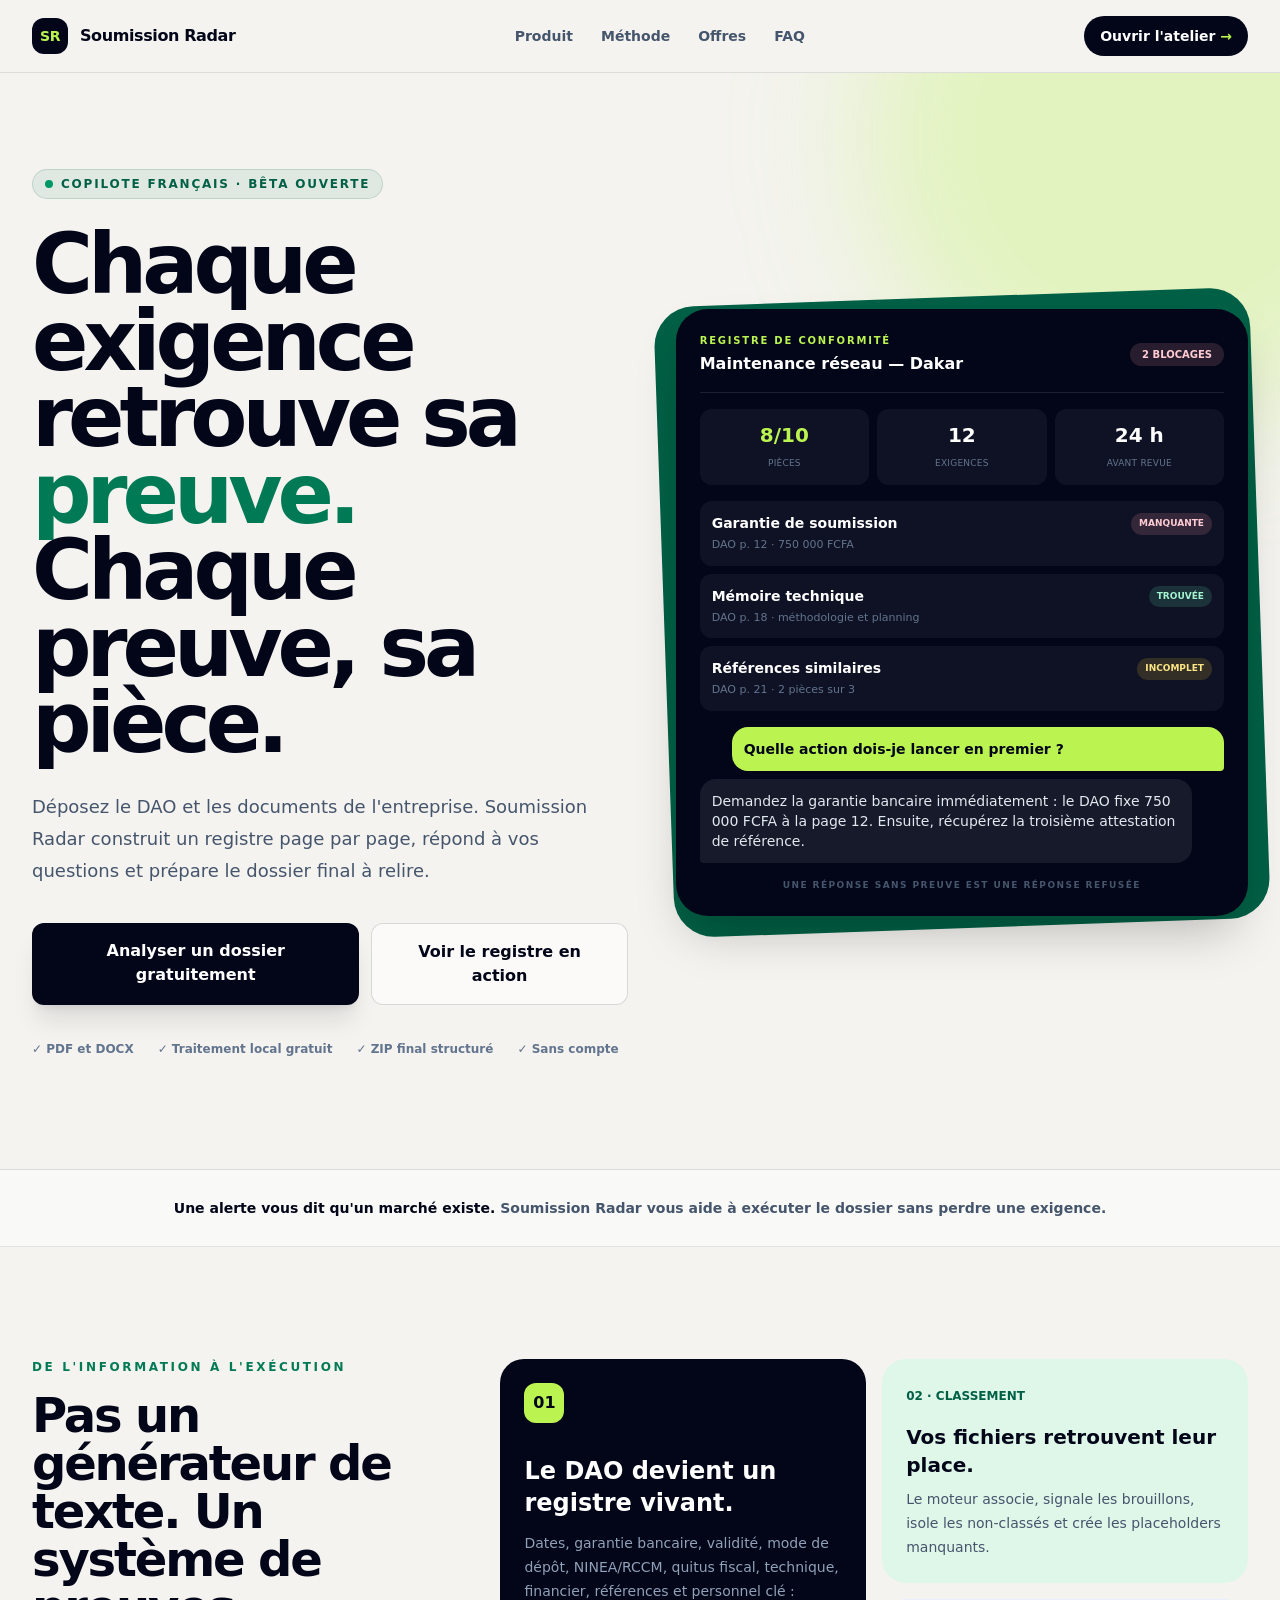
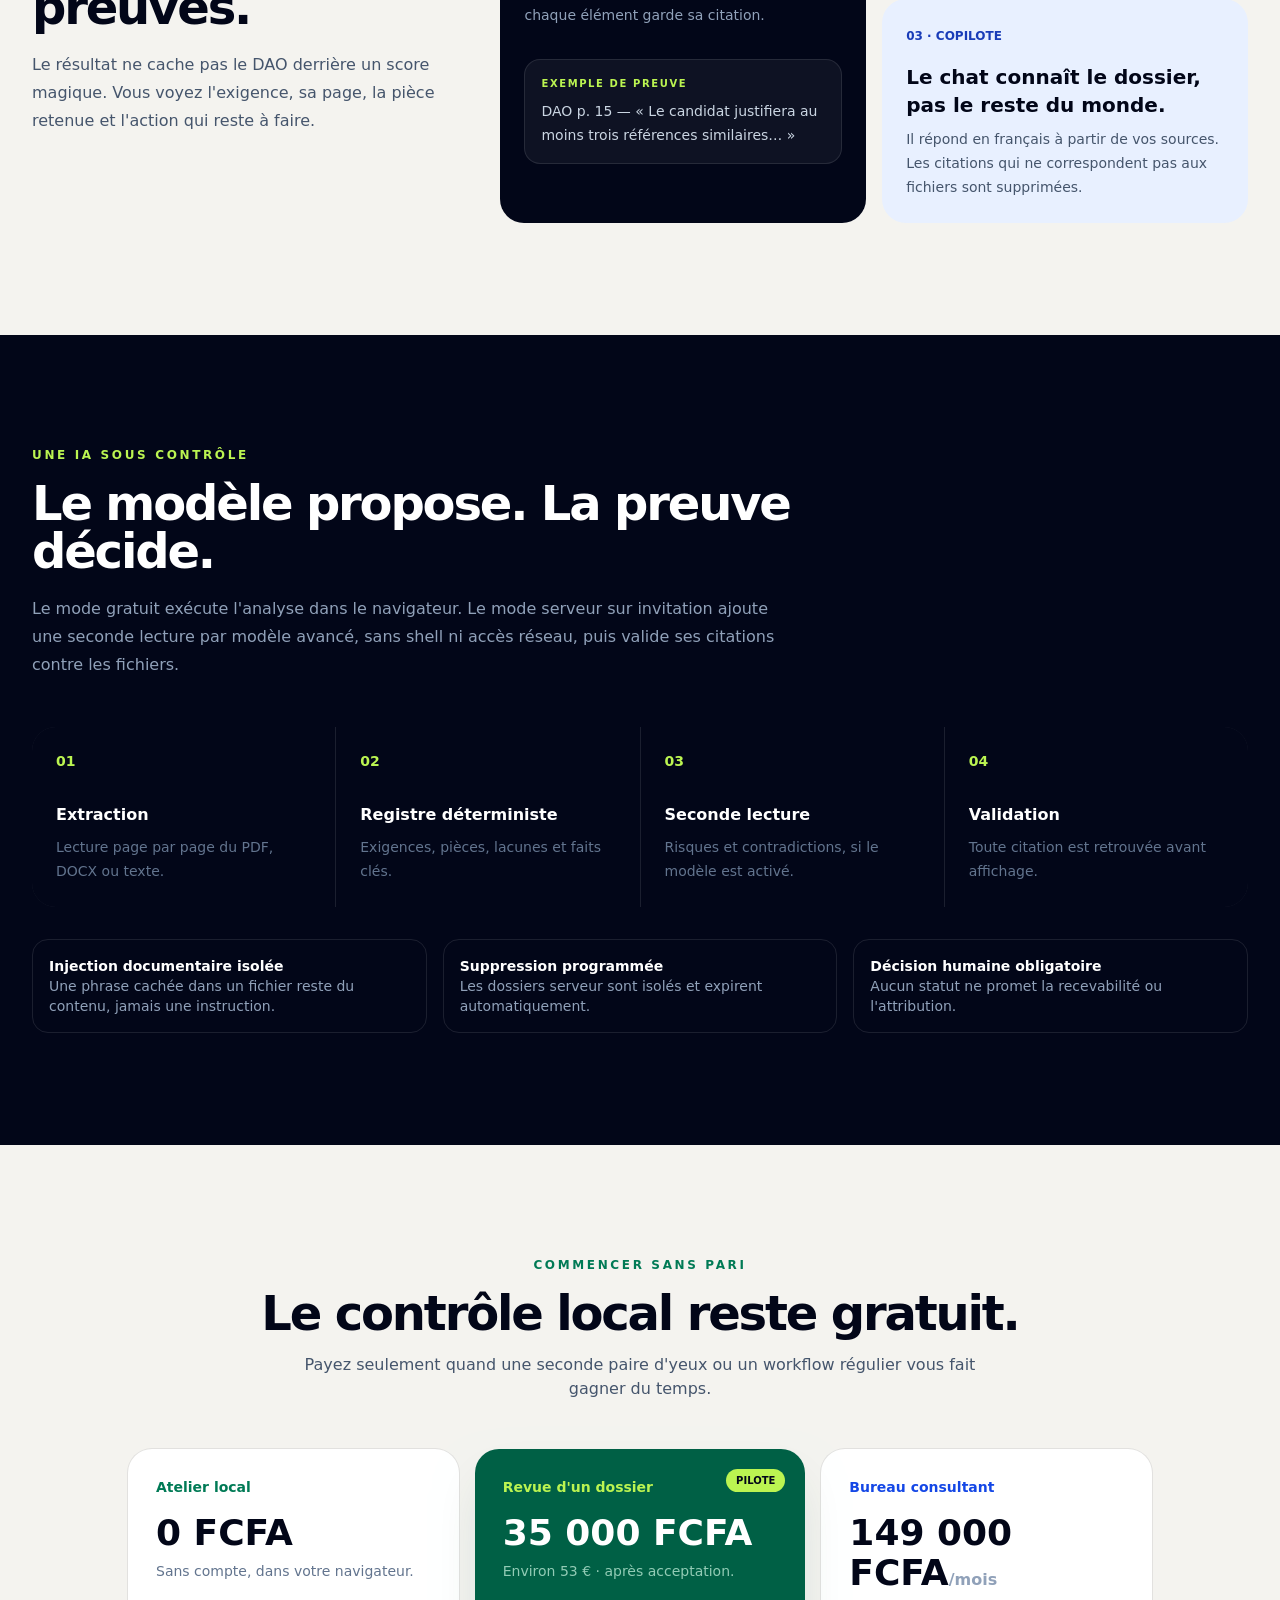
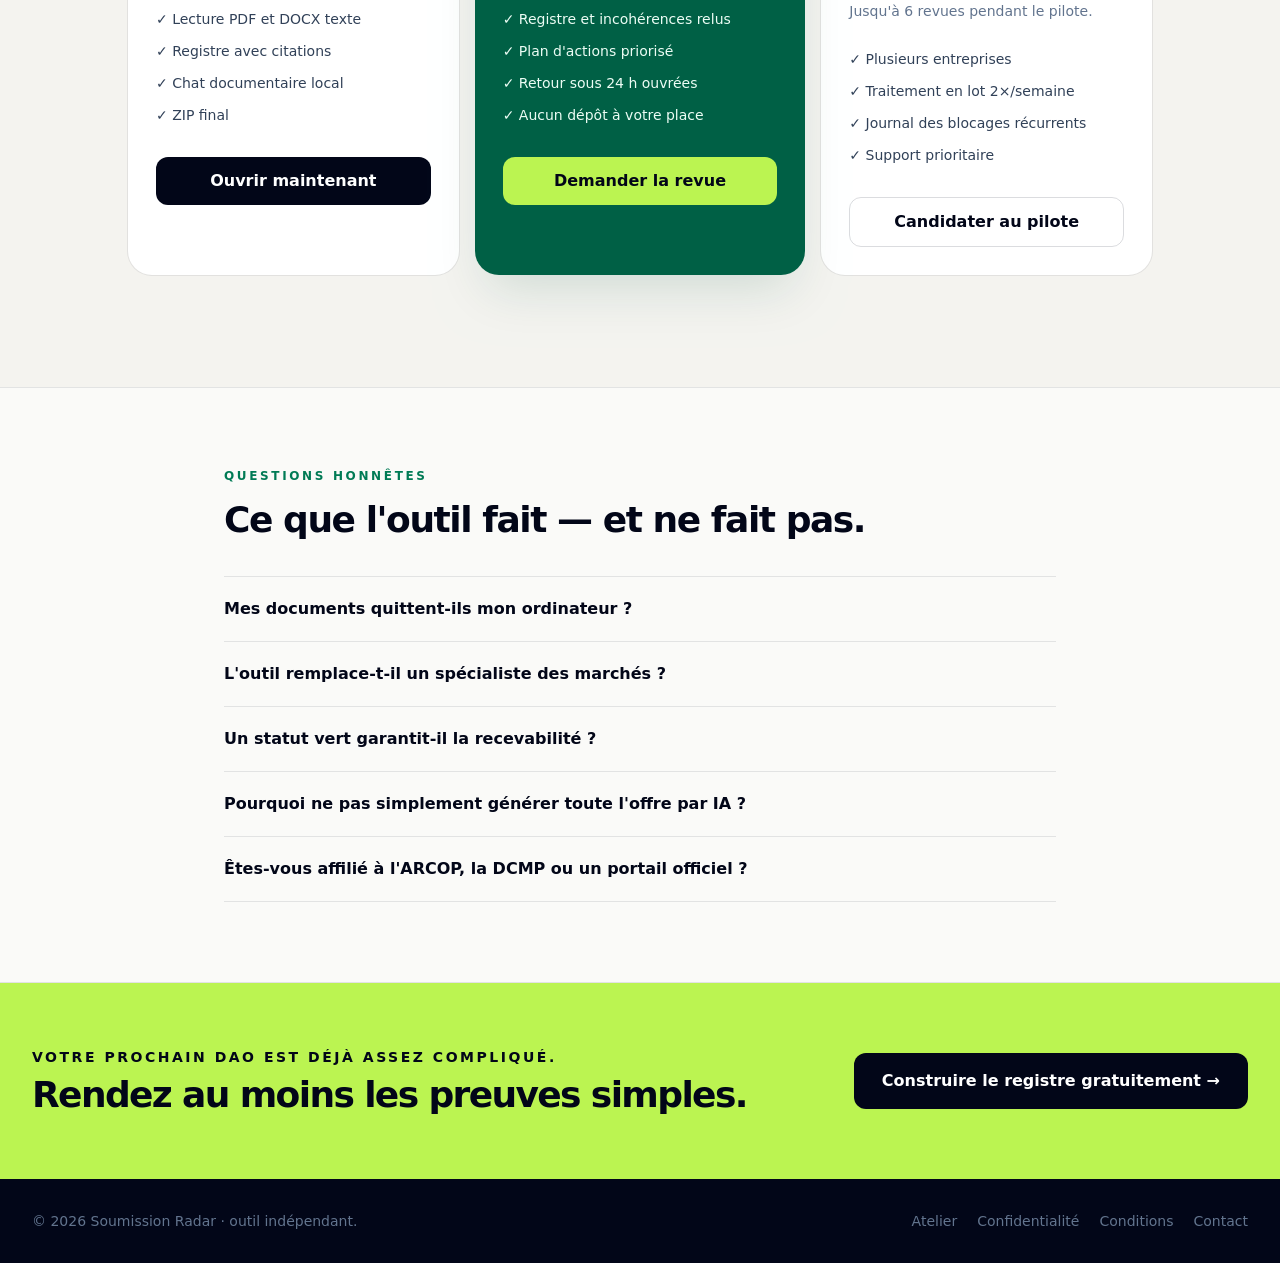
==== commit 586078d9: "feat: publish evidence-linked tender copilot" ====
--- a/index.html
+++ b/index.html
@@ -3,12 +3,12 @@
   <head>
     <meta charset="utf-8" />
     <meta name="viewport" content="width=device-width, initial-scale=1" />
-    <title>Soumission Radar — contrôlez votre dossier d'appel d'offres</title>
-    <meta name="description" content="Classez vos pièces de soumission, détectez les documents manquants et téléchargez un ZIP prêt pour la revue finale. Traitement local, sans envoi de fichiers." />
+    <title>Soumission Radar — le copilote des dossiers d'appel d'offres</title>
+    <meta name="description" content="Transformez un DAO en registre de conformité : exigences citées page par page, pièces manquantes, chat documentaire et dossier de soumission final." />
     <meta name="robots" content="index,follow" />
     <link rel="canonical" href="https://ramlaoui.github.io/soumission-radar/" />
-    <meta property="og:title" content="Soumission Radar — dossier de soumission contrôlé" />
-    <meta property="og:description" content="Un contrôle local et confidentiel pour repérer les pièces manquantes avant le dépôt." />
+    <meta property="og:title" content="Soumission Radar — chaque exigence retrouve sa pièce" />
+    <meta property="og:description" content="Un copilote français qui relie le DAO, les preuves et les documents de votre entreprise." />
     <meta property="og:type" content="website" />
     <meta property="og:url" content="https://ramlaoui.github.io/soumission-radar/" />
     <link rel="stylesheet" href="./assets/app.css" />
@@ -19,180 +19,106 @@
         "name": "Soumission Radar",
         "applicationCategory": "BusinessApplication",
         "operatingSystem": "Web",
-        "description": "Contrôle local de préparation des dossiers de soumission pour PME.",
+        "inLanguage": "fr",
+        "description": "Copilote de préparation des dossiers de soumission qui relie les exigences du DAO aux pièces de l'entreprise.",
         "offers": { "@type": "Offer", "price": "0", "priceCurrency": "XOF" }
       }
     </script>
   </head>
-  <body class="min-h-screen bg-slate-950 text-slate-100 antialiased selection:bg-emerald-300 selection:text-slate-950">
-    <div class="pointer-events-none fixed inset-x-0 top-0 -z-10 h-[42rem] bg-[radial-gradient(circle_at_20%_10%,rgba(16,185,129,0.18),transparent_34%),radial-gradient(circle_at_80%_0%,rgba(14,165,233,0.12),transparent_30%)]"></div>
-
-    <header class="sticky top-0 z-40 border-b border-white/10 bg-slate-950/85 backdrop-blur-xl">
+  <body class="bg-[#f4f3ef] text-slate-950 antialiased selection:bg-lime-300">
+    <header class="sticky top-0 z-40 border-b border-slate-900/10 bg-[#f4f3ef]/90 backdrop-blur-xl">
       <nav class="mx-auto flex max-w-7xl items-center justify-between px-5 py-4 lg:px-8" aria-label="Navigation principale">
-        <a href="#top" class="flex items-center gap-3 font-semibold tracking-tight">
-          <span class="grid size-9 place-items-center rounded-xl bg-emerald-400 text-lg font-black text-slate-950">SR</span>
-          <span>Soumission Radar</span>
-        </a>
-        <div class="hidden items-center gap-7 text-sm text-slate-300 md:flex">
-          <a class="hover:text-white" href="#outil">Outil gratuit</a>
-          <a class="hover:text-white" href="#offres">Audit pilote</a>
-          <a class="hover:text-white" href="#faq">Questions</a>
-        </div>
-        <a data-contact-link class="rounded-full bg-emerald-400 px-4 py-2 text-sm font-semibold text-slate-950 transition hover:bg-emerald-300" href="mailto:ramlaouiali@gmail.com">Demander un audit</a>
+        <a href="#top" class="flex items-center gap-3 font-black tracking-tight"><span class="grid size-9 place-items-center rounded-xl bg-slate-950 text-sm text-lime-300">SR</span><span>Soumission Radar</span></a>
+        <div class="hidden items-center gap-7 text-sm font-semibold text-slate-600 md:flex"><a href="#produit" class="hover:text-slate-950">Produit</a><a href="#methode" class="hover:text-slate-950">Méthode</a><a href="#offres" class="hover:text-slate-950">Offres</a><a href="#faq" class="hover:text-slate-950">FAQ</a></div>
+        <a href="./app.html" class="rounded-full bg-slate-950 px-4 py-2.5 text-sm font-black text-white transition hover:bg-emerald-800">Ouvrir l'atelier <span class="text-lime-300">→</span></a>
       </nav>
     </header>
 
     <main id="top">
-      <section class="mx-auto grid max-w-7xl gap-12 px-5 pb-20 pt-16 lg:grid-cols-[1.05fr_.95fr] lg:items-center lg:px-8 lg:pb-28 lg:pt-24">
-        <div>
-          <p class="mb-5 inline-flex items-center gap-2 rounded-full border border-emerald-300/25 bg-emerald-300/10 px-3 py-1 text-sm font-medium text-emerald-200">
-            <span class="size-2 rounded-full bg-emerald-300"></span>
-            Pilote ouvert aux PME et consultants au Sénégal
-          </p>
-          <h1 class="max-w-3xl text-4xl font-black leading-tight tracking-[-0.04em] text-white sm:text-6xl lg:text-7xl">
-            Repérez la pièce manquante <span class="text-emerald-300">avant</span> le dépôt.
-          </h1>
-          <p class="mt-7 max-w-2xl text-lg leading-8 text-slate-300">
-            Ajoutez vos documents, choisissez les exigences du DAO et obtenez un dossier classé, une checklist et un contrôle qualité. Vos fichiers restent dans votre navigateur.
-          </p>
-          <div class="mt-9 flex flex-col gap-3 sm:flex-row">
-            <a href="#outil" class="rounded-xl bg-emerald-400 px-6 py-3.5 text-center font-bold text-slate-950 transition hover:bg-emerald-300">Contrôler un dossier gratuitement</a>
-            <a href="#fonctionnement" class="rounded-xl border border-white/15 bg-white/5 px-6 py-3.5 text-center font-semibold text-white transition hover:bg-white/10">Voir comment ça marche</a>
+      <section class="relative overflow-hidden border-b border-slate-900/10">
+        <div class="pointer-events-none absolute -right-40 -top-56 size-[36rem] rounded-full bg-lime-300/30 blur-3xl"></div>
+        <div class="mx-auto grid max-w-7xl gap-12 px-5 pb-20 pt-16 lg:grid-cols-[1.02fr_.98fr] lg:items-center lg:px-8 lg:pb-28 lg:pt-24">
+          <div class="relative z-10">
+            <p class="inline-flex items-center gap-2 rounded-full border border-emerald-800/15 bg-emerald-800/8 px-3 py-1.5 text-xs font-black uppercase tracking-[.15em] text-emerald-800"><span class="size-2 rounded-full bg-emerald-600"></span>Copilote français · bêta ouverte</p>
+            <h1 class="mt-7 max-w-4xl text-5xl font-black leading-[.92] tracking-[-.06em] sm:text-7xl lg:text-[5.2rem]">Chaque exigence retrouve sa <span class="text-emerald-700">preuve.</span><br />Chaque preuve, sa pièce.</h1>
+            <p class="mt-7 max-w-2xl text-lg leading-8 text-slate-600">Déposez le DAO et les documents de l'entreprise. Soumission Radar construit un registre page par page, répond à vos questions et prépare le dossier final à relire.</p>
+            <div class="mt-9 flex flex-col gap-3 sm:flex-row"><a href="./app.html" class="rounded-xl bg-slate-950 px-6 py-4 text-center font-black text-white shadow-xl shadow-slate-900/10 transition hover:-translate-y-0.5 hover:bg-emerald-800">Analyser un dossier gratuitement</a><a href="#produit" class="rounded-xl border border-slate-900/15 bg-white/60 px-6 py-4 text-center font-black transition hover:bg-white">Voir le registre en action</a></div>
+            <div class="mt-9 flex flex-wrap gap-x-6 gap-y-3 text-xs font-bold text-slate-500"><span>✓ PDF et DOCX</span><span>✓ Traitement local gratuit</span><span>✓ ZIP final structuré</span><span>✓ Sans compte</span></div>
           </div>
-          <dl class="mt-10 grid max-w-2xl grid-cols-3 gap-4 border-t border-white/10 pt-6 text-sm">
-            <div><dt class="text-slate-400">Envoi serveur</dt><dd class="mt-1 font-bold text-white">Aucun</dd></div>
-            <div><dt class="text-slate-400">Résultat</dt><dd class="mt-1 font-bold text-white">ZIP + checklist</dd></div>
-            <div><dt class="text-slate-400">Coût de l'outil</dt><dd class="mt-1 font-bold text-white">Gratuit</dd></div>
-          </dl>
-        </div>
 
-        <div class="relative overflow-hidden rounded-3xl border border-white/10 bg-slate-900 shadow-2xl shadow-emerald-950/30">
-          <img class="h-44 w-full object-cover opacity-80" src="./assets/procurement-radar-hero.png" alt="Bureau préparant un dossier de soumission" />
-          <div class="space-y-4 p-6 sm:p-8">
-            <div class="flex items-start justify-between gap-5">
-              <div><p class="text-sm text-slate-400">Contrôle simulé</p><h2 class="mt-1 text-xl font-bold">Maintenance réseau — Dakar</h2></div>
-              <span class="rounded-full bg-rose-400/15 px-3 py-1 text-xs font-bold text-rose-200">NON PRÊT</span>
+          <div class="relative">
+            <div class="absolute -inset-3 -rotate-2 rounded-[2.5rem] bg-emerald-800"></div>
+            <div class="relative overflow-hidden rounded-[2rem] bg-slate-950 p-4 text-white shadow-2xl sm:p-6">
+              <div class="flex items-center justify-between border-b border-white/10 pb-4"><div><p class="text-[10px] font-black uppercase tracking-[.18em] text-lime-300">Registre de conformité</p><h2 class="mt-1 font-black">Maintenance réseau — Dakar</h2></div><span class="rounded-full bg-rose-300/15 px-3 py-1 text-[10px] font-black uppercase text-rose-200">2 blocages</span></div>
+              <div class="mt-4 grid grid-cols-3 gap-2 text-center"><div class="rounded-xl bg-white/5 p-3"><strong class="block text-xl text-lime-300">8/10</strong><span class="text-[9px] uppercase tracking-wide text-slate-500">pièces</span></div><div class="rounded-xl bg-white/5 p-3"><strong class="block text-xl">12</strong><span class="text-[9px] uppercase tracking-wide text-slate-500">exigences</span></div><div class="rounded-xl bg-white/5 p-3"><strong class="block text-xl">24 h</strong><span class="text-[9px] uppercase tracking-wide text-slate-500">avant revue</span></div></div>
+              <div class="mt-4 space-y-2">
+                <div class="rounded-xl bg-white/5 p-3"><div class="flex items-start justify-between gap-3"><div><p class="text-sm font-bold">Garantie de soumission</p><p class="mt-1 text-[11px] text-slate-500">DAO p. 12 · 750 000 FCFA</p></div><span class="rounded-full bg-rose-300/15 px-2 py-1 text-[9px] font-black text-rose-200">MANQUANTE</span></div></div>
+                <div class="rounded-xl bg-white/5 p-3"><div class="flex items-start justify-between gap-3"><div><p class="text-sm font-bold">Mémoire technique</p><p class="mt-1 text-[11px] text-slate-500">DAO p. 18 · méthodologie et planning</p></div><span class="rounded-full bg-emerald-300/15 px-2 py-1 text-[9px] font-black text-emerald-200">TROUVÉE</span></div></div>
+                <div class="rounded-xl bg-white/5 p-3"><div class="flex items-start justify-between gap-3"><div><p class="text-sm font-bold">Références similaires</p><p class="mt-1 text-[11px] text-slate-500">DAO p. 21 · 2 pièces sur 3</p></div><span class="rounded-full bg-amber-300/15 px-2 py-1 text-[9px] font-black text-amber-200">INCOMPLET</span></div></div>
+              </div>
+              <div class="mt-4 ml-8 rounded-2xl rounded-br-sm bg-lime-300 p-3 text-sm font-semibold leading-5 text-slate-950">Quelle action dois-je lancer en premier ?</div>
+              <div class="mt-2 mr-8 rounded-2xl rounded-bl-sm bg-white/8 p-3 text-sm leading-5 text-slate-200">Demandez la garantie bancaire immédiatement : le DAO fixe 750 000 FCFA à la page 12. Ensuite, récupérez la troisième attestation de référence.</div>
+              <p class="mt-4 text-center text-[9px] font-bold uppercase tracking-[.16em] text-slate-600">Une réponse sans preuve est une réponse refusée</p>
             </div>
-            <div class="rounded-2xl border border-rose-300/15 bg-rose-300/5 p-4">
-              <p class="text-sm font-semibold text-rose-100">1 blocage détecté</p>
-              <p class="mt-1 text-sm text-slate-300">Référence similaire 4 absente du dossier.</p>
-            </div>
-            <div class="grid grid-cols-2 gap-3 text-sm">
-              <div class="rounded-xl bg-white/5 p-4"><span class="text-slate-400">Classées</span><strong class="mt-1 block text-2xl">7</strong></div>
-              <div class="rounded-xl bg-white/5 p-4"><span class="text-slate-400">À relire</span><strong class="mt-1 block text-2xl">2</strong></div>
-            </div>
-            <p class="text-xs leading-5 text-slate-500">Le contrôle aide à préparer la revue finale. Il ne remplace pas le DAO ni l'avis d'un spécialiste.</p>
           </div>
         </div>
       </section>
 
-      <section id="outil" class="border-y border-white/10 bg-white/[0.025] py-20">
-        <div class="mx-auto max-w-7xl px-5 lg:px-8">
-          <div class="max-w-3xl">
-            <p class="text-sm font-bold uppercase tracking-[0.2em] text-emerald-300">Outil local gratuit</p>
-            <h2 class="mt-3 text-3xl font-black tracking-tight text-white sm:text-5xl">Construisez votre dossier de revue.</h2>
-            <p class="mt-4 text-slate-300">Commencez avec les noms de fichiers et le texte des fichiers TXT, CSV, MD ou JSON. Les PDF et images sont classés d'après leur nom; une revue humaine reste indispensable.</p>
-          </div>
+      <section class="border-b border-slate-900/10 bg-white/50">
+        <div class="mx-auto max-w-7xl px-5 py-7 lg:px-8"><p class="text-center text-sm font-semibold text-slate-600"><strong class="text-slate-950">Une alerte vous dit qu'un marché existe.</strong> Soumission Radar vous aide à exécuter le dossier sans perdre une exigence.</p></div>
+      </section>
 
-          <div class="mt-10 grid gap-6 xl:grid-cols-[.85fr_1.15fr]">
-            <form id="auditForm" class="space-y-6 rounded-3xl border border-white/10 bg-slate-900 p-5 sm:p-7">
-              <div class="grid gap-4 sm:grid-cols-2">
-                <label class="text-sm font-medium text-slate-200 sm:col-span-2">Objet du marché
-                  <input id="tenderTitle" class="mt-2 w-full rounded-xl border border-white/10 bg-slate-950 px-4 py-3 text-white outline-none ring-emerald-300 transition focus:ring-2" value="Maintenance réseau et support utilisateur" required />
-                </label>
-                <label class="text-sm font-medium text-slate-200">Acheteur
-                  <input id="buyer" class="mt-2 w-full rounded-xl border border-white/10 bg-slate-950 px-4 py-3 text-white outline-none ring-emerald-300 transition focus:ring-2" placeholder="Administration / entreprise" />
-                </label>
-                <label class="text-sm font-medium text-slate-200">Date limite
-                  <input id="deadline" type="date" class="mt-2 w-full rounded-xl border border-white/10 bg-slate-950 px-4 py-3 text-white outline-none ring-emerald-300 transition focus:ring-2" />
-                </label>
-              </div>
-
-              <fieldset>
-                <legend class="text-sm font-semibold text-white">Pièces exigées par le DAO</legend>
-                <div class="mt-3 grid gap-2 sm:grid-cols-2">
-                  <label class="flex items-center gap-3 rounded-xl bg-white/5 px-3 py-2.5 text-sm"><input name="requirement" value="ninea" type="checkbox" checked class="size-4 accent-emerald-400" /> NINEA/RCCM</label>
-                  <label class="flex items-center gap-3 rounded-xl bg-white/5 px-3 py-2.5 text-sm"><input name="requirement" value="quitus" type="checkbox" checked class="size-4 accent-emerald-400" /> Quitus fiscal/social</label>
-                  <label class="flex items-center gap-3 rounded-xl bg-white/5 px-3 py-2.5 text-sm"><input name="requirement" value="bank" type="checkbox" checked class="size-4 accent-emerald-400" /> Garantie bancaire</label>
-                  <label class="flex items-center gap-3 rounded-xl bg-white/5 px-3 py-2.5 text-sm"><input name="requirement" value="technical" type="checkbox" checked class="size-4 accent-emerald-400" /> Mémoire technique</label>
-                  <label class="flex items-center gap-3 rounded-xl bg-white/5 px-3 py-2.5 text-sm"><input name="requirement" value="financial" type="checkbox" checked class="size-4 accent-emerald-400" /> Offre financière</label>
-                  <label class="flex items-center gap-3 rounded-xl bg-white/5 px-3 py-2.5 text-sm">Références requises <input id="requiredReferences" type="number" min="0" max="20" value="4" class="ml-auto w-16 rounded-lg border border-white/10 bg-slate-950 px-2 py-1.5 text-center" /></label>
-                </div>
-              </fieldset>
-
-              <div id="dropZone" class="rounded-2xl border-2 border-dashed border-white/15 bg-slate-950/70 p-7 text-center transition hover:border-emerald-300/60">
-                <input id="documentFiles" type="file" multiple class="sr-only" />
-                <p class="font-semibold text-white">Déposez les pièces ici</p>
-                <p class="mt-1 text-sm text-slate-400">ou sélectionnez jusqu'à 50 fichiers</p>
-                <button id="chooseFiles" type="button" class="mt-4 rounded-lg border border-white/15 px-4 py-2 text-sm font-semibold hover:bg-white/5">Choisir les fichiers</button>
-              </div>
-              <p id="fileSummary" class="text-sm text-slate-400">Aucun fichier sélectionné.</p>
-
-              <div class="flex flex-col gap-3 sm:flex-row">
-                <button id="analyzeButton" type="submit" class="flex-1 rounded-xl bg-emerald-400 px-5 py-3 font-bold text-slate-950 transition hover:bg-emerald-300">Analyser le dossier</button>
-                <button id="demoButton" type="button" class="rounded-xl border border-white/15 px-5 py-3 font-semibold transition hover:bg-white/5">Charger un exemple</button>
-              </div>
-              <p id="formError" class="hidden rounded-xl bg-rose-400/10 p-3 text-sm text-rose-200" role="alert"></p>
-            </form>
-
-            <section id="results" class="rounded-3xl border border-white/10 bg-slate-900 p-5 sm:p-7" aria-live="polite">
-              <div id="emptyResults" class="grid min-h-[32rem] place-items-center text-center">
-                <div><div class="mx-auto grid size-16 place-items-center rounded-2xl bg-white/5 text-2xl">✓</div><h3 class="mt-5 text-xl font-bold">Votre contrôle apparaîtra ici</h3><p class="mx-auto mt-2 max-w-sm text-sm leading-6 text-slate-400">Aucun fichier n'est transmis. L'analyse et le ZIP sont produits sur cet appareil.</p></div>
-              </div>
-              <div id="auditResults" class="hidden space-y-6">
-                <div class="flex flex-wrap items-start justify-between gap-4">
-                  <div><p class="text-sm text-slate-400">État du dossier</p><h3 id="statusTitle" class="mt-1 text-2xl font-black"></h3></div>
-                  <span id="statusBadge" class="rounded-full px-3 py-1 text-xs font-bold"></span>
-                </div>
-                <p id="statusDescription" class="rounded-2xl border p-4 text-sm leading-6"></p>
-                <div class="grid grid-cols-3 gap-3 text-center"><div class="rounded-xl bg-white/5 p-3"><strong id="mappedCount" class="block text-2xl"></strong><span class="text-xs text-slate-400">classées</span></div><div class="rounded-xl bg-white/5 p-3"><strong id="missingCount" class="block text-2xl"></strong><span class="text-xs text-slate-400">manquantes</span></div><div class="rounded-xl bg-white/5 p-3"><strong id="warningCount" class="block text-2xl"></strong><span class="text-xs text-slate-400">alertes</span></div></div>
-                <div><h4 class="font-bold text-white">Pièces classées</h4><ul id="mappedList" class="mt-3 space-y-2 text-sm"></ul></div>
-                <div><h4 class="font-bold text-white">Blocages et alertes</h4><ul id="issueList" class="mt-3 space-y-2 text-sm"></ul></div>
-                <div><h4 class="font-bold text-white">Non classées</h4><ul id="unclassifiedList" class="mt-3 space-y-2 text-sm text-slate-400"></ul></div>
-                <button id="downloadZip" type="button" class="w-full rounded-xl bg-emerald-400 px-5 py-3 font-bold text-slate-950 transition hover:bg-emerald-300">Télécharger le dossier ZIP</button>
-                <p class="text-xs leading-5 text-slate-500">Le statut signifie « prêt pour revue », jamais « recevable garanti ». Comparez toujours le résultat au DAO original.</p>
-              </div>
-            </section>
+      <section id="produit" class="mx-auto max-w-7xl px-5 py-20 lg:px-8 lg:py-28">
+        <div class="grid gap-12 lg:grid-cols-[.72fr_1.28fr]">
+          <div><p class="text-xs font-black uppercase tracking-[.22em] text-emerald-700">De l'information à l'exécution</p><h2 class="mt-4 text-4xl font-black tracking-[-.045em] sm:text-5xl">Pas un générateur de texte. Un système de preuves.</h2><p class="mt-5 text-base leading-7 text-slate-600">Le résultat ne cache pas le DAO derrière un score magique. Vous voyez l'exigence, sa page, la pièce retenue et l'action qui reste à faire.</p></div>
+          <div class="grid gap-4 sm:grid-cols-2">
+            <article class="rounded-3xl bg-slate-950 p-6 text-white sm:row-span-2"><span class="grid size-10 place-items-center rounded-xl bg-lime-300 font-black text-slate-950">01</span><h3 class="mt-8 text-2xl font-black">Le DAO devient un registre vivant.</h3><p class="mt-3 text-sm leading-6 text-slate-400">Dates, garantie bancaire, validité, mode de dépôt, NINEA/RCCM, quitus fiscal, technique, financier, références et personnel clé : chaque élément garde sa citation.</p><div class="mt-8 rounded-2xl border border-white/10 bg-white/5 p-4"><p class="text-[10px] font-black uppercase tracking-[.16em] text-lime-300">Exemple de preuve</p><blockquote class="mt-2 text-sm leading-6 text-slate-300">DAO p. 15 — « Le candidat justifiera au moins trois références similaires… »</blockquote></div></article>
+            <article class="rounded-3xl bg-[#dff7e9] p-6"><span class="text-xs font-black text-emerald-800">02 · CLASSEMENT</span><h3 class="mt-4 text-xl font-black">Vos fichiers retrouvent leur place.</h3><p class="mt-2 text-sm leading-6 text-slate-600">Le moteur associe, signale les brouillons, isole les non-classés et crée les placeholders manquants.</p></article>
+            <article class="rounded-3xl bg-[#e8f0ff] p-6"><span class="text-xs font-black text-blue-800">03 · COPILOTE</span><h3 class="mt-4 text-xl font-black">Le chat connaît le dossier, pas le reste du monde.</h3><p class="mt-2 text-sm leading-6 text-slate-600">Il répond en français à partir de vos sources. Les citations qui ne correspondent pas aux fichiers sont supprimées.</p></article>
           </div>
         </div>
       </section>
 
-      <section id="fonctionnement" class="mx-auto max-w-7xl px-5 py-20 lg:px-8">
-        <div class="grid gap-6 md:grid-cols-3">
-          <article class="rounded-2xl border border-white/10 bg-white/[0.03] p-6"><span class="text-sm font-black text-emerald-300">01</span><h3 class="mt-4 text-xl font-bold">Définissez les exigences</h3><p class="mt-2 text-sm leading-6 text-slate-400">Cochez seulement les pièces demandées dans le DAO et indiquez le nombre de références.</p></article>
-          <article class="rounded-2xl border border-white/10 bg-white/[0.03] p-6"><span class="text-sm font-black text-emerald-300">02</span><h3 class="mt-4 text-xl font-bold">Contrôlez localement</h3><p class="mt-2 text-sm leading-6 text-slate-400">Les noms et fichiers texte sont analysés dans votre navigateur. Rien n'est envoyé.</p></article>
-          <article class="rounded-2xl border border-white/10 bg-white/[0.03] p-6"><span class="text-sm font-black text-emerald-300">03</span><h3 class="mt-4 text-xl font-bold">Relisez le ZIP</h3><p class="mt-2 text-sm leading-6 text-slate-400">Le ZIP contient les pièces rangées, les placeholders manquants, le manifeste et la checklist.</p></article>
+      <section id="methode" class="bg-slate-950 py-20 text-white lg:py-28">
+        <div class="mx-auto max-w-7xl px-5 lg:px-8">
+          <div class="max-w-3xl"><p class="text-xs font-black uppercase tracking-[.22em] text-lime-300">Une IA sous contrôle</p><h2 class="mt-4 text-4xl font-black tracking-[-.045em] sm:text-5xl">Le modèle propose. La preuve décide.</h2><p class="mt-5 text-base leading-7 text-slate-400">Le mode gratuit exécute l'analyse dans le navigateur. Le mode serveur sur invitation ajoute une seconde lecture par modèle avancé, sans shell ni accès réseau, puis valide ses citations contre les fichiers.</p></div>
+          <div class="mt-12 grid gap-px overflow-hidden rounded-3xl bg-white/10 md:grid-cols-4">
+            <article class="bg-slate-950 p-6"><p class="text-sm font-black text-lime-300">01</p><h3 class="mt-8 font-black">Extraction</h3><p class="mt-2 text-sm leading-6 text-slate-500">Lecture page par page du PDF, DOCX ou texte.</p></article>
+            <article class="bg-slate-950 p-6"><p class="text-sm font-black text-lime-300">02</p><h3 class="mt-8 font-black">Registre déterministe</h3><p class="mt-2 text-sm leading-6 text-slate-500">Exigences, pièces, lacunes et faits clés.</p></article>
+            <article class="bg-slate-950 p-6"><p class="text-sm font-black text-lime-300">03</p><h3 class="mt-8 font-black">Seconde lecture</h3><p class="mt-2 text-sm leading-6 text-slate-500">Risques et contradictions, si le modèle est activé.</p></article>
+            <article class="bg-slate-950 p-6"><p class="text-sm font-black text-lime-300">04</p><h3 class="mt-8 font-black">Validation</h3><p class="mt-2 text-sm leading-6 text-slate-500">Toute citation est retrouvée avant affichage.</p></article>
+          </div>
+          <div class="mt-8 grid gap-4 text-sm md:grid-cols-3"><p class="rounded-2xl border border-white/10 p-4 text-slate-400"><strong class="block text-white">Injection documentaire isolée</strong>Une phrase cachée dans un fichier reste du contenu, jamais une instruction.</p><p class="rounded-2xl border border-white/10 p-4 text-slate-400"><strong class="block text-white">Suppression programmée</strong>Les dossiers serveur sont isolés et expirent automatiquement.</p><p class="rounded-2xl border border-white/10 p-4 text-slate-400"><strong class="block text-white">Décision humaine obligatoire</strong>Aucun statut ne promet la recevabilité ou l'attribution.</p></div>
         </div>
       </section>
 
-      <section id="offres" class="border-y border-white/10 bg-emerald-300 text-slate-950">
-        <div class="mx-auto grid max-w-7xl gap-10 px-5 py-16 lg:grid-cols-[1fr_.8fr] lg:items-center lg:px-8">
-          <div><p class="text-sm font-black uppercase tracking-[0.2em]">Audit pilote</p><h2 class="mt-3 text-3xl font-black tracking-tight sm:text-5xl">Besoin d'une deuxième paire d'yeux ?</h2><p class="mt-5 max-w-2xl text-lg leading-8 text-slate-800">Le pilote payant ajoute une revue humaine du manifeste, des incohérences et des pièces signalées. Vous recevez une liste d'actions priorisée; aucun dépôt n'est effectué à votre place.</p></div>
-          <div class="grid gap-4">
-            <div class="rounded-3xl bg-slate-950 p-7 text-white shadow-2xl"><p class="text-sm text-emerald-300">Revue d'un dossier</p><p class="mt-2 text-4xl font-black">35 000 FCFA</p><p class="mt-1 text-sm text-slate-400">environ 53 € — règlement après acceptation</p><ul class="mt-6 space-y-3 text-sm text-slate-300"><li>✓ Contrôle du ZIP généré</li><li>✓ Liste des blocages et questions</li><li>✓ Retour ciblé sous 24 h ouvrées</li></ul><a data-contact-link href="mailto:ramlaouiali@gmail.com" class="mt-7 block rounded-xl bg-emerald-400 px-5 py-3 text-center font-bold text-slate-950 hover:bg-emerald-300">Candidater au pilote</a></div>
-            <div class="rounded-2xl border border-slate-900/15 bg-white/50 p-5"><div class="flex items-baseline justify-between gap-4"><div><p class="font-black">Bureau consultant</p><p class="mt-1 text-sm text-slate-700">Jusqu'à 6 revues par mois pendant le pilote.</p></div><p class="shrink-0 font-black">149 000 FCFA/mois</p></div></div>
-          </div>
+      <section id="offres" class="mx-auto max-w-7xl px-5 py-20 lg:px-8 lg:py-28">
+        <div class="text-center"><p class="text-xs font-black uppercase tracking-[.22em] text-emerald-700">Commencer sans pari</p><h2 class="mt-4 text-4xl font-black tracking-[-.045em] sm:text-5xl">Le contrôle local reste gratuit.</h2><p class="mx-auto mt-4 max-w-2xl text-slate-600">Payez seulement quand une seconde paire d'yeux ou un workflow régulier vous fait gagner du temps.</p></div>
+        <div class="mx-auto mt-12 grid max-w-5xl gap-4 lg:grid-cols-3">
+          <article class="rounded-3xl bg-white p-7 ring-1 ring-slate-900/8"><p class="text-sm font-black text-emerald-700">Atelier local</p><p class="mt-4 text-4xl font-black">0 FCFA</p><p class="mt-2 text-sm text-slate-500">Sans compte, dans votre navigateur.</p><ul class="mt-7 space-y-3 text-sm text-slate-700"><li>✓ Lecture PDF et DOCX texte</li><li>✓ Registre avec citations</li><li>✓ Chat documentaire local</li><li>✓ ZIP final</li></ul><a href="./app.html" class="mt-8 block rounded-xl bg-slate-950 px-4 py-3 text-center font-black text-white">Ouvrir maintenant</a></article>
+          <article class="relative rounded-3xl bg-emerald-800 p-7 text-white shadow-2xl shadow-emerald-900/15"><span class="absolute right-5 top-5 rounded-full bg-lime-300 px-2.5 py-1 text-[10px] font-black uppercase text-slate-950">Pilote</span><p class="text-sm font-black text-lime-300">Revue d'un dossier</p><p class="mt-4 text-4xl font-black">35 000 FCFA</p><p class="mt-2 text-sm text-emerald-100/70">Environ 53 € · après acceptation.</p><ul class="mt-7 space-y-3 text-sm text-emerald-50"><li>✓ Registre et incohérences relus</li><li>✓ Plan d'actions priorisé</li><li>✓ Retour sous 24 h ouvrées</li><li>✓ Aucun dépôt à votre place</li></ul><a data-contact-link href="mailto:ramlaouiali@gmail.com" class="mt-8 block rounded-xl bg-lime-300 px-4 py-3 text-center font-black text-slate-950">Demander la revue</a></article>
+          <article class="rounded-3xl bg-white p-7 ring-1 ring-slate-900/8"><p class="text-sm font-black text-blue-700">Bureau consultant</p><p class="mt-4 text-4xl font-black">149 000 FCFA<span class="text-base text-slate-400">/mois</span></p><p class="mt-2 text-sm text-slate-500">Jusqu'à 6 revues pendant le pilote.</p><ul class="mt-7 space-y-3 text-sm text-slate-700"><li>✓ Plusieurs entreprises</li><li>✓ Traitement en lot 2×/semaine</li><li>✓ Journal des blocages récurrents</li><li>✓ Support prioritaire</li></ul><a data-contact-link href="mailto:ramlaouiali@gmail.com" class="mt-8 block rounded-xl border border-slate-900/15 px-4 py-3 text-center font-black">Candidater au pilote</a></article>
         </div>
       </section>
 
-      <section id="faq" class="mx-auto max-w-4xl px-5 py-20 lg:px-8">
-        <h2 class="text-3xl font-black tracking-tight text-white sm:text-4xl">Questions fréquentes</h2>
-        <div class="mt-8 divide-y divide-white/10 border-y border-white/10">
-          <details class="group py-5"><summary class="cursor-pointer list-none font-semibold">Mes documents sont-ils envoyés sur un serveur ?</summary><p class="mt-3 text-sm leading-6 text-slate-400">Non. Cette version fonctionne entièrement dans le navigateur. Fermer l'onglet efface l'état de la session.</p></details>
-          <details class="group py-5"><summary class="cursor-pointer list-none font-semibold">L'outil lit-il les PDF et les scans ?</summary><p class="mt-3 text-sm leading-6 text-slate-400">Il classe les PDF et images à partir de leur nom. Seuls les petits fichiers texte courants sont lus. Renommez clairement les scans et vérifiez toujours le résultat.</p></details>
-          <details class="group py-5"><summary class="cursor-pointer list-none font-semibold">Un statut vert garantit-il que mon offre sera recevable ?</summary><p class="mt-3 text-sm leading-6 text-slate-400">Non. Il indique seulement que les catégories sélectionnées ont un fichier correspondant sans alerte évidente. Le DAO, les formats, signatures, dates et règles de dépôt prévalent.</p></details>
-          <details class="group py-5"><summary class="cursor-pointer list-none font-semibold">Êtes-vous affilié à l'ARCOP, la DCMP ou un portail officiel ?</summary><p class="mt-3 text-sm leading-6 text-slate-400">Non. Soumission Radar est un outil indépendant de préparation documentaire.</p></details>
-        </div>
+      <section id="faq" class="border-y border-slate-900/10 bg-white/60">
+        <div class="mx-auto max-w-4xl px-5 py-20 lg:px-8"><p class="text-xs font-black uppercase tracking-[.22em] text-emerald-700">Questions honnêtes</p><h2 class="mt-4 text-4xl font-black tracking-[-.04em]">Ce que l'outil fait — et ne fait pas.</h2><div class="mt-9 divide-y divide-slate-900/10 border-y border-slate-900/10">
+          <details class="group py-5"><summary class="cursor-pointer list-none font-black">Mes documents quittent-ils mon ordinateur ?</summary><p class="mt-3 text-sm leading-6 text-slate-600">Non en mode local gratuit. La version serveur sur invitation indique clairement l'envoi, isole le dossier et applique une expiration automatique.</p></details>
+          <details class="group py-5"><summary class="cursor-pointer list-none font-black">L'outil remplace-t-il un spécialiste des marchés ?</summary><p class="mt-3 text-sm leading-6 text-slate-600">Non. Il accélère le dépouillement et rend les lacunes visibles. Le DAO, ses additifs, l'avis officiel et la validation humaine prévalent toujours.</p></details>
+          <details class="group py-5"><summary class="cursor-pointer list-none font-black">Un statut vert garantit-il la recevabilité ?</summary><p class="mt-3 text-sm leading-6 text-slate-600">Jamais. Il signifie seulement que chaque exigence extraite a une pièce associée. Le contenu, la validité, les signatures, les formats et le dépôt restent à contrôler.</p></details>
+          <details class="group py-5"><summary class="cursor-pointer list-none font-black">Pourquoi ne pas simplement générer toute l'offre par IA ?</summary><p class="mt-3 text-sm leading-6 text-slate-600">Parce qu'un texte convaincant sans preuve peut augmenter le risque. Nous commençons par la traçabilité du DAO et les pièces réelles; la rédaction assistée doit rester subordonnée à ce registre.</p></details>
+          <details class="group py-5"><summary class="cursor-pointer list-none font-black">Êtes-vous affilié à l'ARCOP, la DCMP ou un portail officiel ?</summary><p class="mt-3 text-sm leading-6 text-slate-600">Non. Soumission Radar est un outil indépendant de préparation documentaire.</p></details>
+        </div></div>
+      </section>
+
+      <section class="bg-lime-300">
+        <div class="mx-auto flex max-w-7xl flex-col gap-7 px-5 py-16 lg:flex-row lg:items-center lg:justify-between lg:px-8"><div><p class="text-sm font-black uppercase tracking-[.18em]">Votre prochain DAO est déjà assez compliqué.</p><h2 class="mt-2 text-4xl font-black tracking-[-.045em]">Rendez au moins les preuves simples.</h2></div><a href="./app.html" class="shrink-0 rounded-xl bg-slate-950 px-7 py-4 text-center font-black text-white">Construire le registre gratuitement →</a></div>
       </section>
     </main>
 
-    <footer class="border-t border-white/10 py-8">
-      <div class="mx-auto flex max-w-7xl flex-col gap-4 px-5 text-sm text-slate-500 sm:flex-row sm:items-center sm:justify-between lg:px-8"><p>© 2026 Soumission Radar — outil indépendant.</p><div class="flex gap-5"><a class="hover:text-white" href="./confidentialite.html">Confidentialité</a><a class="hover:text-white" href="./conditions.html">Conditions</a><a data-contact-link class="hover:text-white" href="mailto:ramlaouiali@gmail.com">Contact</a></div></div>
-    </footer>
+    <footer class="bg-slate-950 py-8 text-slate-500"><div class="mx-auto flex max-w-7xl flex-col gap-4 px-5 text-sm sm:flex-row sm:items-center sm:justify-between lg:px-8"><p>© 2026 Soumission Radar · outil indépendant.</p><div class="flex flex-wrap gap-5"><a href="./app.html" class="hover:text-white">Atelier</a><a href="./confidentialite.html" class="hover:text-white">Confidentialité</a><a href="./conditions.html" class="hover:text-white">Conditions</a><a data-contact-link href="mailto:ramlaouiali@gmail.com" class="hover:text-white">Contact</a></div></div></footer>
 
-    <script src="./vendor/jszip.min.js"></script>
-    <script src="./lib/document_classifier.js"></script>
     <script src="./config.js"></script>
-    <script src="./product.js"></script>
+    <script src="./landing.js"></script>
   </body>
 </html>
--- a/assets/app.css
+++ b/assets/app.css
@@ -1,2 +1,2 @@
 /*! tailwindcss v4.3.2 | MIT License | https://tailwindcss.com */
-@layer properties{@supports (((-webkit-hyphens:none)) and (not (margin-trim:inline))) or ((-moz-orient:inline) and (not (color:rgb(from red r g b)))){*,:before,:after,::backdrop{--tw-space-y-reverse:0;--tw-divide-y-reverse:0;--tw-border-style:solid;--tw-leading:initial;--tw-font-weight:initial;--tw-tracking:initial;--tw-shadow:0 0 #0000;--tw-shadow-color:initial;--tw-shadow-alpha:100%;--tw-inset-shadow:0 0 #0000;--tw-inset-shadow-color:initial;--tw-inset-shadow-alpha:100%;--tw-ring-color:initial;--tw-ring-shadow:0 0 #0000;--tw-inset-ring-color:initial;--tw-inset-ring-shadow:0 0 #0000;--tw-ring-inset:initial;--tw-ring-offset-width:0px;--tw-ring-offset-color:#fff;--tw-ring-offset-shadow:0 0 #0000;--tw-backdrop-blur:initial;--tw-backdrop-brightness:initial;--tw-backdrop-contrast:initial;--tw-backdrop-grayscale:initial;--tw-backdrop-hue-rotate:initial;--tw-backdrop-invert:initial;--tw-backdrop-opacity:initial;--tw-backdrop-saturate:initial;--tw-backdrop-sepia:initial}}}@layer theme{:root,:host{--font-sans:ui-sans-serif, system-ui, sans-serif, "Apple Color Emoji", "Segoe UI Emoji", "Segoe UI Symbol", "Noto Color Emoji";--font-mono:ui-monospace, SFMono-Regular, Menlo, Monaco, Consolas, "Liberation Mono", "Courier New", monospace;--color-amber-100:oklch(96.2% .059 95.617);--color-amber-200:oklch(92.4% .12 95.746);--color-amber-300:oklch(87.9% .169 91.605);--color-emerald-100:oklch(95% .052 163.051);--color-emerald-200:oklch(90.5% .093 164.15);--color-emerald-300:oklch(84.5% .143 164.978);--color-emerald-400:oklch(76.5% .177 163.223);--color-emerald-950:oklch(26.2% .051 172.552);--color-rose-100:oklch(94.1% .03 12.58);--color-rose-200:oklch(89.2% .058 10.001);--color-rose-300:oklch(81% .117 11.638);--color-rose-400:oklch(71.2% .194 13.428);--color-slate-100:oklch(96.8% .007 247.896);--color-slate-200:oklch(92.9% .013 255.508);--color-slate-300:oklch(86.9% .022 252.894);--color-slate-400:oklch(70.4% .04 256.788);--color-slate-500:oklch(55.4% .046 257.417);--color-slate-700:oklch(37.2% .044 257.287);--color-slate-800:oklch(27.9% .041 260.031);--color-slate-900:oklch(20.8% .042 265.755);--color-slate-950:oklch(12.9% .042 264.695);--color-white:#fff;--spacing:.25rem;--container-sm:24rem;--container-2xl:42rem;--container-3xl:48rem;--container-4xl:56rem;--container-7xl:80rem;--text-xs:.75rem;--text-xs--line-height:calc(1 / .75);--text-sm:.875rem;--text-sm--line-height:calc(1.25 / .875);--text-lg:1.125rem;--text-lg--line-height:calc(1.75 / 1.125);--text-xl:1.25rem;--text-xl--line-height:calc(1.75 / 1.25);--text-2xl:1.5rem;--text-2xl--line-height:calc(2 / 1.5);--text-3xl:1.875rem;--text-3xl--line-height:calc(2.25 / 1.875);--text-4xl:2.25rem;--text-4xl--line-height:calc(2.5 / 2.25);--text-5xl:3rem;--text-5xl--line-height:1;--text-6xl:3.75rem;--text-6xl--line-height:1;--text-7xl:4.5rem;--text-7xl--line-height:1;--font-weight-medium:500;--font-weight-semibold:600;--font-weight-bold:700;--font-weight-black:900;--tracking-tight:-.025em;--leading-tight:1.25;--radius-lg:.5rem;--radius-xl:.75rem;--radius-2xl:1rem;--radius-3xl:1.5rem;--blur-xl:24px;--default-transition-duration:.15s;--default-transition-timing-function:cubic-bezier(.4, 0, .2, 1);--default-font-family:var(--font-sans);--default-mono-font-family:var(--font-mono)}}@layer base{*,:after,:before,::backdrop{box-sizing:border-box;border:0 solid;margin:0;padding:0}::file-selector-button{box-sizing:border-box;border:0 solid;margin:0;padding:0}html,:host{-webkit-text-size-adjust:100%;tab-size:4;line-height:1.5;font-family:var(--default-font-family,ui-sans-serif, system-ui, sans-serif, "Apple Color Emoji", "Segoe UI Emoji", "Segoe UI Symbol", "Noto Color Emoji");font-feature-settings:var(--default-font-feature-settings,normal);font-variation-settings:var(--default-font-variation-settings,normal);-webkit-tap-highlight-color:transparent}hr{height:0;color:inherit;border-top-width:1px}abbr:where([title]){-webkit-text-decoration:underline dotted;text-decoration:underline dotted}h1,h2,h3,h4,h5,h6{font-size:inherit;font-weight:inherit}a{color:inherit;-webkit-text-decoration:inherit;-webkit-text-decoration:inherit;-webkit-text-decoration:inherit;text-decoration:inherit}b,strong{font-weight:bolder}code,kbd,samp,pre{font-family:var(--default-mono-font-family,ui-monospace, SFMono-Regular, Menlo, Monaco, Consolas, "Liberation Mono", "Courier New", monospace);font-feature-settings:var(--default-mono-font-feature-settings,normal);font-variation-settings:var(--default-mono-font-variation-settings,normal);font-size:1em}small{font-size:80%}sub,sup{vertical-align:baseline;font-size:75%;line-height:0;position:relative}sub{bottom:-.25em}sup{top:-.5em}table{text-indent:0;border-color:inherit;border-collapse:collapse}:-moz-focusring{outline:auto}progress{vertical-align:baseline}summary{display:list-item}ol,ul,menu{list-style:none}img,svg,video,canvas,audio,iframe,embed,object{vertical-align:middle;display:block}img,video{max-width:100%;height:auto}button,input,select,optgroup,textarea{font:inherit;font-feature-settings:inherit;font-variation-settings:inherit;letter-spacing:inherit;color:inherit;opacity:1;background-color:#0000;border-radius:0}::file-selector-button{font:inherit;font-feature-settings:inherit;font-variation-settings:inherit;letter-spacing:inherit;color:inherit;opacity:1;background-color:#0000;border-radius:0}:where(select:is([multiple],[size])) optgroup{font-weight:bolder}:where(select:is([multiple],[size])) optgroup option{padding-inline-start:20px}::file-selector-button{margin-inline-end:4px}::placeholder{opacity:1}@supports (not ((-webkit-appearance:-apple-pay-button))) or (contain-intrinsic-size:1px){::placeholder{color:currentColor}@supports (color:color-mix(in lab, red, red)){::placeholder{color:color-mix(in oklab, currentcolor 50%, transparent)}}}textarea{resize:vertical}::-webkit-search-decoration{-webkit-appearance:none}::-webkit-date-and-time-value{min-height:1lh;text-align:inherit}::-webkit-datetime-edit{display:inline-flex}::-webkit-datetime-edit-fields-wrapper{padding:0}::-webkit-datetime-edit{padding-block:0}::-webkit-datetime-edit-year-field{padding-block:0}::-webkit-datetime-edit-month-field{padding-block:0}::-webkit-datetime-edit-day-field{padding-block:0}::-webkit-datetime-edit-hour-field{padding-block:0}::-webkit-datetime-edit-minute-field{padding-block:0}::-webkit-datetime-edit-second-field{padding-block:0}::-webkit-datetime-edit-millisecond-field{padding-block:0}::-webkit-datetime-edit-meridiem-field{padding-block:0}::-webkit-calendar-picker-indicator{line-height:1}:-moz-ui-invalid{box-shadow:none}button,input:where([type=button],[type=reset],[type=submit]){appearance:button}::file-selector-button{appearance:button}::-webkit-inner-spin-button{height:auto}::-webkit-outer-spin-button{height:auto}[hidden]:where(:not([hidden=until-found])){display:none!important}}@layer components;@layer utilities{.pointer-events-none{pointer-events:none}.visible{visibility:visible}.sr-only{clip-path:inset(50%);white-space:nowrap;border-width:0;width:1px;height:1px;margin:-1px;padding:0;position:absolute;overflow:hidden}.absolute{position:absolute}.fixed{position:fixed}.relative{position:relative}.static{position:static}.sticky{position:sticky}.inset-x-0{inset-inline:0}.top-0{top:0}.-z-10{z-index:calc(10 * -1)}.z-40{z-index:40}.mx-auto{margin-inline:auto}.mt-1{margin-top:var(--spacing)}.mt-2{margin-top:calc(var(--spacing) * 2)}.mt-3{margin-top:calc(var(--spacing) * 3)}.mt-4{margin-top:calc(var(--spacing) * 4)}.mt-5{margin-top:calc(var(--spacing) * 5)}.mt-6{margin-top:calc(var(--spacing) * 6)}.mt-7{margin-top:calc(var(--spacing) * 7)}.mt-8{margin-top:calc(var(--spacing) * 8)}.mt-9{margin-top:calc(var(--spacing) * 9)}.mt-10{margin-top:calc(var(--spacing) * 10)}.mb-5{margin-bottom:calc(var(--spacing) * 5)}.ml-auto{margin-left:auto}.block{display:block}.contents{display:contents}.flex{display:flex}.grid{display:grid}.hidden{display:none}.inline-flex{display:inline-flex}.size-2{width:calc(var(--spacing) * 2);height:calc(var(--spacing) * 2)}.size-4{width:calc(var(--spacing) * 4);height:calc(var(--spacing) * 4)}.size-9{width:calc(var(--spacing) * 9);height:calc(var(--spacing) * 9)}.size-16{width:calc(var(--spacing) * 16);height:calc(var(--spacing) * 16)}.h-44{height:calc(var(--spacing) * 44)}.h-\[42rem\]{height:42rem}.min-h-\[32rem\]{min-height:32rem}.min-h-screen{min-height:100vh}.w-16{width:calc(var(--spacing) * 16)}.w-full{width:100%}.max-w-2xl{max-width:var(--container-2xl)}.max-w-3xl{max-width:var(--container-3xl)}.max-w-4xl{max-width:var(--container-4xl)}.max-w-7xl{max-width:var(--container-7xl)}.max-w-sm{max-width:var(--container-sm)}.flex-1{flex:1}.shrink-0{flex-shrink:0}.cursor-pointer{cursor:pointer}.list-none{list-style-type:none}.grid-cols-2{grid-template-columns:repeat(2,minmax(0,1fr))}.grid-cols-3{grid-template-columns:repeat(3,minmax(0,1fr))}.flex-col{flex-direction:column}.flex-wrap{flex-wrap:wrap}.place-items-center{place-items:center}.items-baseline{align-items:baseline}.items-center{align-items:center}.items-start{align-items:flex-start}.justify-between{justify-content:space-between}.gap-2{gap:calc(var(--spacing) * 2)}.gap-3{gap:calc(var(--spacing) * 3)}.gap-4{gap:calc(var(--spacing) * 4)}.gap-5{gap:calc(var(--spacing) * 5)}.gap-6{gap:calc(var(--spacing) * 6)}.gap-7{gap:calc(var(--spacing) * 7)}.gap-10{gap:calc(var(--spacing) * 10)}.gap-12{gap:calc(var(--spacing) * 12)}:where(.space-y-2>:not(:last-child)){--tw-space-y-reverse:0;margin-block-start:calc(calc(var(--spacing) * 2) * var(--tw-space-y-reverse));margin-block-end:calc(calc(var(--spacing) * 2) * calc(1 - var(--tw-space-y-reverse)))}:where(.space-y-3>:not(:last-child)){--tw-space-y-reverse:0;margin-block-start:calc(calc(var(--spacing) * 3) * var(--tw-space-y-reverse));margin-block-end:calc(calc(var(--spacing) * 3) * calc(1 - var(--tw-space-y-reverse)))}:where(.space-y-4>:not(:last-child)){--tw-space-y-reverse:0;margin-block-start:calc(calc(var(--spacing) * 4) * var(--tw-space-y-reverse));margin-block-end:calc(calc(var(--spacing) * 4) * calc(1 - var(--tw-space-y-reverse)))}:where(.space-y-5>:not(:last-child)){--tw-space-y-reverse:0;margin-block-start:calc(calc(var(--spacing) * 5) * var(--tw-space-y-reverse));margin-block-end:calc(calc(var(--spacing) * 5) * calc(1 - var(--tw-space-y-reverse)))}:where(.space-y-6>:not(:last-child)){--tw-space-y-reverse:0;margin-block-start:calc(calc(var(--spacing) * 6) * var(--tw-space-y-reverse));margin-block-end:calc(calc(var(--spacing) * 6) * calc(1 - var(--tw-space-y-reverse)))}:where(.divide-y>:not(:last-child)){--tw-divide-y-reverse:0;border-bottom-style:var(--tw-border-style);border-top-style:var(--tw-border-style);border-top-width:calc(1px * var(--tw-divide-y-reverse));border-bottom-width:calc(1px * calc(1 - var(--tw-divide-y-reverse)))}:where(.divide-white\/10>:not(:last-child)){border-color:#ffffff1a}@supports (color:color-mix(in lab, red, red)){:where(.divide-white\/10>:not(:last-child)){border-color:color-mix(in oklab, var(--color-white) 10%, transparent)}}.overflow-hidden{overflow:hidden}.scroll-smooth{scroll-behavior:smooth}.rounded-2xl{border-radius:var(--radius-2xl)}.rounded-3xl{border-radius:var(--radius-3xl)}.rounded-full{border-radius:3.40282e38px}.rounded-lg{border-radius:var(--radius-lg)}.rounded-xl{border-radius:var(--radius-xl)}.border{border-style:var(--tw-border-style);border-width:1px}.border-2{border-style:var(--tw-border-style);border-width:2px}.border-y{border-block-style:var(--tw-border-style);border-block-width:1px}.border-t{border-top-style:var(--tw-border-style);border-top-width:1px}.border-b{border-bottom-style:var(--tw-border-style);border-bottom-width:1px}.border-dashed{--tw-border-style:dashed;border-style:dashed}.border-amber-300\/20{border-color:#ffd23633}@supports (color:color-mix(in lab, red, red)){.border-amber-300\/20{border-color:color-mix(in oklab, var(--color-amber-300) 20%, transparent)}}.border-emerald-300{border-color:var(--color-emerald-300)}.border-emerald-300\/20{border-color:#5ee9b533}@supports (color:color-mix(in lab, red, red)){.border-emerald-300\/20{border-color:color-mix(in oklab, var(--color-emerald-300) 20%, transparent)}}.border-emerald-300\/25{border-color:#5ee9b540}@supports (color:color-mix(in lab, red, red)){.border-emerald-300\/25{border-color:color-mix(in oklab, var(--color-emerald-300) 25%, transparent)}}.border-rose-300\/15{border-color:#ffa2ae26}@supports (color:color-mix(in lab, red, red)){.border-rose-300\/15{border-color:color-mix(in oklab, var(--color-rose-300) 15%, transparent)}}.border-rose-300\/20{border-color:#ffa2ae33}@supports (color:color-mix(in lab, red, red)){.border-rose-300\/20{border-color:color-mix(in oklab, var(--color-rose-300) 20%, transparent)}}.border-slate-900\/15{border-color:#0f172b26}@supports (color:color-mix(in lab, red, red)){.border-slate-900\/15{border-color:color-mix(in oklab, var(--color-slate-900) 15%, transparent)}}.border-white\/10{border-color:#ffffff1a}@supports (color:color-mix(in lab, red, red)){.border-white\/10{border-color:color-mix(in oklab, var(--color-white) 10%, transparent)}}.border-white\/15{border-color:#ffffff26}@supports (color:color-mix(in lab, red, red)){.border-white\/15{border-color:color-mix(in oklab, var(--color-white) 15%, transparent)}}.bg-amber-300\/5{background-color:#ffd2360d}@supports (color:color-mix(in lab, red, red)){.bg-amber-300\/5{background-color:color-mix(in oklab, var(--color-amber-300) 5%, transparent)}}.bg-amber-300\/15{background-color:#ffd23626}@supports (color:color-mix(in lab, red, red)){.bg-amber-300\/15{background-color:color-mix(in oklab, var(--color-amber-300) 15%, transparent)}}.bg-emerald-300{background-color:var(--color-emerald-300)}.bg-emerald-300\/5{background-color:#5ee9b50d}@supports (color:color-mix(in lab, red, red)){.bg-emerald-300\/5{background-color:color-mix(in oklab, var(--color-emerald-300) 5%, transparent)}}.bg-emerald-300\/10{background-color:#5ee9b51a}@supports (color:color-mix(in lab, red, red)){.bg-emerald-300\/10{background-color:color-mix(in oklab, var(--color-emerald-300) 10%, transparent)}}.bg-emerald-300\/15{background-color:#5ee9b526}@supports (color:color-mix(in lab, red, red)){.bg-emerald-300\/15{background-color:color-mix(in oklab, var(--color-emerald-300) 15%, transparent)}}.bg-emerald-400{background-color:var(--color-emerald-400)}.bg-rose-300\/5{background-color:#ffa2ae0d}@supports (color:color-mix(in lab, red, red)){.bg-rose-300\/5{background-color:color-mix(in oklab, var(--color-rose-300) 5%, transparent)}}.bg-rose-400\/10{background-color:#ff667f1a}@supports (color:color-mix(in lab, red, red)){.bg-rose-400\/10{background-color:color-mix(in oklab, var(--color-rose-400) 10%, transparent)}}.bg-rose-400\/15{background-color:#ff667f26}@supports (color:color-mix(in lab, red, red)){.bg-rose-400\/15{background-color:color-mix(in oklab, var(--color-rose-400) 15%, transparent)}}.bg-slate-900{background-color:var(--color-slate-900)}.bg-slate-950{background-color:var(--color-slate-950)}.bg-slate-950\/70{background-color:#020618b3}@supports (color:color-mix(in lab, red, red)){.bg-slate-950\/70{background-color:color-mix(in oklab, var(--color-slate-950) 70%, transparent)}}.bg-slate-950\/85{background-color:#020618d9}@supports (color:color-mix(in lab, red, red)){.bg-slate-950\/85{background-color:color-mix(in oklab, var(--color-slate-950) 85%, transparent)}}.bg-white\/5{background-color:#ffffff0d}@supports (color:color-mix(in lab, red, red)){.bg-white\/5{background-color:color-mix(in oklab, var(--color-white) 5%, transparent)}}.bg-white\/50{background-color:#ffffff80}@supports (color:color-mix(in lab, red, red)){.bg-white\/50{background-color:color-mix(in oklab, var(--color-white) 50%, transparent)}}.bg-white\/\[0\.03\]{background-color:#ffffff08}@supports (color:color-mix(in lab, red, red)){.bg-white\/\[0\.03\]{background-color:color-mix(in oklab, var(--color-white) 3%, transparent)}}.bg-white\/\[0\.025\]{background-color:#ffffff06}@supports (color:color-mix(in lab, red, red)){.bg-white\/\[0\.025\]{background-color:color-mix(in oklab, var(--color-white) 2.5%, transparent)}}.bg-\[radial-gradient\(circle_at_20\%_10\%\,rgba\(16\,185\,129\,0\.18\)\,transparent_34\%\)\,radial-gradient\(circle_at_80\%_0\%\,rgba\(14\,165\,233\,0\.12\)\,transparent_30\%\)\]{background-image:radial-gradient(circle at 20% 10%,#10b9812e,#0000 34%),radial-gradient(circle at 80% 0,#0ea5e91f,#0000 30%)}.object-cover{object-fit:cover}.p-3{padding:calc(var(--spacing) * 3)}.p-4{padding:calc(var(--spacing) * 4)}.p-5{padding:calc(var(--spacing) * 5)}.p-6{padding:calc(var(--spacing) * 6)}.p-7{padding:calc(var(--spacing) * 7)}.px-2{padding-inline:calc(var(--spacing) * 2)}.px-3{padding-inline:calc(var(--spacing) * 3)}.px-4{padding-inline:calc(var(--spacing) * 4)}.px-5{padding-inline:calc(var(--spacing) * 5)}.px-6{padding-inline:calc(var(--spacing) * 6)}.py-1{padding-block:var(--spacing)}.py-1\.5{padding-block:calc(var(--spacing) * 1.5)}.py-2{padding-block:calc(var(--spacing) * 2)}.py-2\.5{padding-block:calc(var(--spacing) * 2.5)}.py-3{padding-block:calc(var(--spacing) * 3)}.py-3\.5{padding-block:calc(var(--spacing) * 3.5)}.py-4{padding-block:calc(var(--spacing) * 4)}.py-5{padding-block:calc(var(--spacing) * 5)}.py-8{padding-block:calc(var(--spacing) * 8)}.py-16{padding-block:calc(var(--spacing) * 16)}.py-20{padding-block:calc(var(--spacing) * 20)}.pt-6{padding-top:calc(var(--spacing) * 6)}.pt-16{padding-top:calc(var(--spacing) * 16)}.pb-20{padding-bottom:calc(var(--spacing) * 20)}.text-center{text-align:center}.text-2xl{font-size:var(--text-2xl);line-height:var(--tw-leading,var(--text-2xl--line-height))}.text-3xl{font-size:var(--text-3xl);line-height:var(--tw-leading,var(--text-3xl--line-height))}.text-4xl{font-size:var(--text-4xl);line-height:var(--tw-leading,var(--text-4xl--line-height))}.text-lg{font-size:var(--text-lg);line-height:var(--tw-leading,var(--text-lg--line-height))}.text-sm{font-size:var(--text-sm);line-height:var(--tw-leading,var(--text-sm--line-height))}.text-xl{font-size:var(--text-xl);line-height:var(--tw-leading,var(--text-xl--line-height))}.text-xs{font-size:var(--text-xs);line-height:var(--tw-leading,var(--text-xs--line-height))}.leading-5{--tw-leading:calc(var(--spacing) * 5);line-height:calc(var(--spacing) * 5)}.leading-6{--tw-leading:calc(var(--spacing) * 6);line-height:calc(var(--spacing) * 6)}.leading-7{--tw-leading:calc(var(--spacing) * 7);line-height:calc(var(--spacing) * 7)}.leading-8{--tw-leading:calc(var(--spacing) * 8);line-height:calc(var(--spacing) * 8)}.leading-tight{--tw-leading:var(--leading-tight);line-height:var(--leading-tight)}.font-black{--tw-font-weight:var(--font-weight-black);font-weight:var(--font-weight-black)}.font-bold{--tw-font-weight:var(--font-weight-bold);font-weight:var(--font-weight-bold)}.font-medium{--tw-font-weight:var(--font-weight-medium);font-weight:var(--font-weight-medium)}.font-semibold{--tw-font-weight:var(--font-weight-semibold);font-weight:var(--font-weight-semibold)}.tracking-\[-0\.04em\]{--tw-tracking:-.04em;letter-spacing:-.04em}.tracking-\[0\.2em\]{--tw-tracking:.2em;letter-spacing:.2em}.tracking-tight{--tw-tracking:var(--tracking-tight);letter-spacing:var(--tracking-tight)}.break-all{word-break:break-all}.text-amber-100{color:var(--color-amber-100)}.text-amber-200{color:var(--color-amber-200)}.text-emerald-100{color:var(--color-emerald-100)}.text-emerald-200{color:var(--color-emerald-200)}.text-emerald-300{color:var(--color-emerald-300)}.text-rose-100{color:var(--color-rose-100)}.text-rose-100\/70{color:#ffe4e6b3}@supports (color:color-mix(in lab, red, red)){.text-rose-100\/70{color:color-mix(in oklab, var(--color-rose-100) 70%, transparent)}}.text-rose-200{color:var(--color-rose-200)}.text-slate-100{color:var(--color-slate-100)}.text-slate-200{color:var(--color-slate-200)}.text-slate-300{color:var(--color-slate-300)}.text-slate-400{color:var(--color-slate-400)}.text-slate-500{color:var(--color-slate-500)}.text-slate-700{color:var(--color-slate-700)}.text-slate-800{color:var(--color-slate-800)}.text-slate-950{color:var(--color-slate-950)}.text-white{color:var(--color-white)}.uppercase{text-transform:uppercase}.antialiased{-webkit-font-smoothing:antialiased;-moz-osx-font-smoothing:grayscale}.accent-emerald-400{accent-color:var(--color-emerald-400)}.opacity-80{opacity:.8}.shadow-2xl{--tw-shadow:0 25px 50px -12px var(--tw-shadow-color,#00000040);box-shadow:var(--tw-inset-shadow), var(--tw-inset-ring-shadow), var(--tw-ring-offset-shadow), var(--tw-ring-shadow), var(--tw-shadow)}.shadow-emerald-950\/30{--tw-shadow-color:#002c224d}@supports (color:color-mix(in lab, red, red)){.shadow-emerald-950\/30{--tw-shadow-color:color-mix(in oklab, color-mix(in oklab, var(--color-emerald-950) 30%, transparent) var(--tw-shadow-alpha), transparent)}}.ring-emerald-300{--tw-ring-color:var(--color-emerald-300)}.backdrop-blur-xl{--tw-backdrop-blur:blur(var(--blur-xl));-webkit-backdrop-filter:var(--tw-backdrop-blur,) var(--tw-backdrop-brightness,) var(--tw-backdrop-contrast,) var(--tw-backdrop-grayscale,) var(--tw-backdrop-hue-rotate,) var(--tw-backdrop-invert,) var(--tw-backdrop-opacity,) var(--tw-backdrop-saturate,) var(--tw-backdrop-sepia,);backdrop-filter:var(--tw-backdrop-blur,) var(--tw-backdrop-brightness,) var(--tw-backdrop-contrast,) var(--tw-backdrop-grayscale,) var(--tw-backdrop-hue-rotate,) var(--tw-backdrop-invert,) var(--tw-backdrop-opacity,) var(--tw-backdrop-saturate,) var(--tw-backdrop-sepia,)}.transition{transition-property:color,background-color,border-color,outline-color,text-decoration-color,fill,stroke,--tw-gradient-from,--tw-gradient-via,--tw-gradient-to,opacity,box-shadow,transform,translate,scale,rotate,filter,-webkit-backdrop-filter,backdrop-filter,display,content-visibility,overlay,pointer-events;transition-timing-function:var(--tw-ease,var(--default-transition-timing-function));transition-duration:var(--tw-duration,var(--default-transition-duration))}.outline-none{--tw-outline-style:none;outline-style:none}.selection\:bg-emerald-300 ::selection{background-color:var(--color-emerald-300)}.selection\:bg-emerald-300::selection{background-color:var(--color-emerald-300)}.selection\:text-slate-950 ::selection{color:var(--color-slate-950)}.selection\:text-slate-950::selection{color:var(--color-slate-950)}@media (hover:hover){.hover\:border-emerald-300\/60:hover{border-color:#5ee9b599}@supports (color:color-mix(in lab, red, red)){.hover\:border-emerald-300\/60:hover{border-color:color-mix(in oklab, var(--color-emerald-300) 60%, transparent)}}.hover\:bg-emerald-300:hover{background-color:var(--color-emerald-300)}.hover\:bg-white\/5:hover{background-color:#ffffff0d}@supports (color:color-mix(in lab, red, red)){.hover\:bg-white\/5:hover{background-color:color-mix(in oklab, var(--color-white) 5%, transparent)}}.hover\:bg-white\/10:hover{background-color:#ffffff1a}@supports (color:color-mix(in lab, red, red)){.hover\:bg-white\/10:hover{background-color:color-mix(in oklab, var(--color-white) 10%, transparent)}}.hover\:text-white:hover{color:var(--color-white)}}.focus\:ring-2:focus{--tw-ring-shadow:var(--tw-ring-inset,) 0 0 0 calc(2px + var(--tw-ring-offset-width)) var(--tw-ring-color,currentcolor);box-shadow:var(--tw-inset-shadow), var(--tw-inset-ring-shadow), var(--tw-ring-offset-shadow), var(--tw-ring-shadow), var(--tw-shadow)}@media (min-width:40rem){.sm\:col-span-2{grid-column:span 2/span 2}.sm\:grid-cols-2{grid-template-columns:repeat(2,minmax(0,1fr))}.sm\:flex-row{flex-direction:row}.sm\:items-center{align-items:center}.sm\:justify-between{justify-content:space-between}.sm\:p-7{padding:calc(var(--spacing) * 7)}.sm\:p-8{padding:calc(var(--spacing) * 8)}.sm\:text-4xl{font-size:var(--text-4xl);line-height:var(--tw-leading,var(--text-4xl--line-height))}.sm\:text-5xl{font-size:var(--text-5xl);line-height:var(--tw-leading,var(--text-5xl--line-height))}.sm\:text-6xl{font-size:var(--text-6xl);line-height:var(--tw-leading,var(--text-6xl--line-height))}}@media (min-width:48rem){.md\:flex{display:flex}.md\:grid-cols-3{grid-template-columns:repeat(3,minmax(0,1fr))}}@media (min-width:64rem){.lg\:grid-cols-\[1\.05fr_\.95fr\]{grid-template-columns:1.05fr .95fr}.lg\:grid-cols-\[1fr_\.8fr\]{grid-template-columns:1fr .8fr}.lg\:items-center{align-items:center}.lg\:px-8{padding-inline:calc(var(--spacing) * 8)}.lg\:pt-24{padding-top:calc(var(--spacing) * 24)}.lg\:pb-28{padding-bottom:calc(var(--spacing) * 28)}.lg\:text-7xl{font-size:var(--text-7xl);line-height:var(--tw-leading,var(--text-7xl--line-height))}}@media (min-width:80rem){.xl\:grid-cols-\[\.85fr_1\.15fr\]{grid-template-columns:.85fr 1.15fr}}}@property --tw-space-y-reverse{syntax:"*";inherits:false;initial-value:0}@property --tw-divide-y-reverse{syntax:"*";inherits:false;initial-value:0}@property --tw-border-style{syntax:"*";inherits:false;initial-value:solid}@property --tw-leading{syntax:"*";inherits:false}@property --tw-font-weight{syntax:"*";inherits:false}@property --tw-tracking{syntax:"*";inherits:false}@property --tw-shadow{syntax:"*";inherits:false;initial-value:0 0 #0000}@property --tw-shadow-color{syntax:"*";inherits:false}@property --tw-shadow-alpha{syntax:"<percentage>";inherits:false;initial-value:100%}@property --tw-inset-shadow{syntax:"*";inherits:false;initial-value:0 0 #0000}@property --tw-inset-shadow-color{syntax:"*";inherits:false}@property --tw-inset-shadow-alpha{syntax:"<percentage>";inherits:false;initial-value:100%}@property --tw-ring-color{syntax:"*";inherits:false}@property --tw-ring-shadow{syntax:"*";inherits:false;initial-value:0 0 #0000}@property --tw-inset-ring-color{syntax:"*";inherits:false}@property --tw-inset-ring-shadow{syntax:"*";inherits:false;initial-value:0 0 #0000}@property --tw-ring-inset{syntax:"*";inherits:false}@property --tw-ring-offset-width{syntax:"<length>";inherits:false;initial-value:0}@property --tw-ring-offset-color{syntax:"*";inherits:false;initial-value:#fff}@property --tw-ring-offset-shadow{syntax:"*";inherits:false;initial-value:0 0 #0000}@property --tw-backdrop-blur{syntax:"*";inherits:false}@property --tw-backdrop-brightness{syntax:"*";inherits:false}@property --tw-backdrop-contrast{syntax:"*";inherits:false}@property --tw-backdrop-grayscale{syntax:"*";inherits:false}@property --tw-backdrop-hue-rotate{syntax:"*";inherits:false}@property --tw-backdrop-invert{syntax:"*";inherits:false}@property --tw-backdrop-opacity{syntax:"*";inherits:false}@property --tw-backdrop-saturate{syntax:"*";inherits:false}@property --tw-backdrop-sepia{syntax:"*";inherits:false}+@layer properties{@supports (((-webkit-hyphens:none)) and (not (margin-trim:inline))) or ((-moz-orient:inline) and (not (color:rgb(from red r g b)))){*,:before,:after,::backdrop{--tw-rotate-x:initial;--tw-rotate-y:initial;--tw-rotate-z:initial;--tw-skew-x:initial;--tw-skew-y:initial;--tw-space-y-reverse:0;--tw-divide-y-reverse:0;--tw-border-style:solid;--tw-leading:initial;--tw-font-weight:initial;--tw-tracking:initial;--tw-shadow:0 0 #0000;--tw-shadow-color:initial;--tw-shadow-alpha:100%;--tw-inset-shadow:0 0 #0000;--tw-inset-shadow-color:initial;--tw-inset-shadow-alpha:100%;--tw-ring-color:initial;--tw-ring-shadow:0 0 #0000;--tw-inset-ring-color:initial;--tw-inset-ring-shadow:0 0 #0000;--tw-ring-inset:initial;--tw-ring-offset-width:0px;--tw-ring-offset-color:#fff;--tw-ring-offset-shadow:0 0 #0000;--tw-outline-style:solid;--tw-blur:initial;--tw-brightness:initial;--tw-contrast:initial;--tw-grayscale:initial;--tw-hue-rotate:initial;--tw-invert:initial;--tw-opacity:initial;--tw-saturate:initial;--tw-sepia:initial;--tw-drop-shadow:initial;--tw-drop-shadow-color:initial;--tw-drop-shadow-alpha:100%;--tw-drop-shadow-size:initial;--tw-backdrop-blur:initial;--tw-backdrop-brightness:initial;--tw-backdrop-contrast:initial;--tw-backdrop-grayscale:initial;--tw-backdrop-hue-rotate:initial;--tw-backdrop-invert:initial;--tw-backdrop-opacity:initial;--tw-backdrop-saturate:initial;--tw-backdrop-sepia:initial;--tw-translate-x:0;--tw-translate-y:0;--tw-translate-z:0}}}@layer theme{:root,:host{--font-sans:ui-sans-serif, system-ui, sans-serif, "Apple Color Emoji", "Segoe UI Emoji", "Segoe UI Symbol", "Noto Color Emoji";--font-mono:ui-monospace, SFMono-Regular, Menlo, Monaco, Consolas, "Liberation Mono", "Courier New", monospace;--color-amber-50:oklch(98.7% .022 95.277);--color-amber-100:oklch(96.2% .059 95.617);--color-amber-200:oklch(92.4% .12 95.746);--color-amber-300:oklch(87.9% .169 91.605);--color-amber-500:oklch(76.9% .188 70.08);--color-amber-700:oklch(55.5% .163 48.998);--color-amber-800:oklch(47.3% .137 46.201);--color-amber-900:oklch(41.4% .112 45.904);--color-lime-200:oklch(93.8% .127 124.321);--color-lime-300:oklch(89.7% .196 126.665);--color-emerald-50:oklch(97.9% .021 166.113);--color-emerald-100:oklch(95% .052 163.051);--color-emerald-200:oklch(90.5% .093 164.15);--color-emerald-300:oklch(84.5% .143 164.978);--color-emerald-500:oklch(69.6% .17 162.48);--color-emerald-600:oklch(59.6% .145 163.225);--color-emerald-700:oklch(50.8% .118 165.612);--color-emerald-800:oklch(43.2% .095 166.913);--color-emerald-900:oklch(37.8% .077 168.94);--color-blue-100:oklch(93.2% .032 255.585);--color-blue-700:oklch(48.8% .243 264.376);--color-blue-800:oklch(42.4% .199 265.638);--color-blue-900:oklch(37.9% .146 265.522);--color-rose-50:oklch(96.9% .015 12.422);--color-rose-100:oklch(94.1% .03 12.58);--color-rose-200:oklch(89.2% .058 10.001);--color-rose-300:oklch(81% .117 11.638);--color-rose-400:oklch(71.2% .194 13.428);--color-rose-500:oklch(64.5% .246 16.439);--color-rose-700:oklch(51.4% .222 16.935);--color-rose-800:oklch(45.5% .188 13.697);--color-rose-900:oklch(41% .159 10.272);--color-slate-100:oklch(96.8% .007 247.896);--color-slate-200:oklch(92.9% .013 255.508);--color-slate-300:oklch(86.9% .022 252.894);--color-slate-400:oklch(70.4% .04 256.788);--color-slate-500:oklch(55.4% .046 257.417);--color-slate-600:oklch(44.6% .043 257.281);--color-slate-700:oklch(37.2% .044 257.287);--color-slate-900:oklch(20.8% .042 265.755);--color-slate-950:oklch(12.9% .042 264.695);--color-black:#000;--color-white:#fff;--spacing:.25rem;--container-sm:24rem;--container-xl:36rem;--container-2xl:42rem;--container-3xl:48rem;--container-4xl:56rem;--container-5xl:64rem;--container-6xl:72rem;--container-7xl:80rem;--text-xs:.75rem;--text-xs--line-height:calc(1 / .75);--text-sm:.875rem;--text-sm--line-height:calc(1.25 / .875);--text-base:1rem;--text-base--line-height:calc(1.5 / 1);--text-lg:1.125rem;--text-lg--line-height:calc(1.75 / 1.125);--text-xl:1.25rem;--text-xl--line-height:calc(1.75 / 1.25);--text-2xl:1.5rem;--text-2xl--line-height:calc(2 / 1.5);--text-3xl:1.875rem;--text-3xl--line-height:calc(2.25 / 1.875);--text-4xl:2.25rem;--text-4xl--line-height:calc(2.5 / 2.25);--text-5xl:3rem;--text-5xl--line-height:1;--text-6xl:3.75rem;--text-6xl--line-height:1;--text-7xl:4.5rem;--text-7xl--line-height:1;--font-weight-normal:400;--font-weight-semibold:600;--font-weight-bold:700;--font-weight-black:900;--tracking-tight:-.025em;--tracking-wide:.025em;--radius-sm:.25rem;--radius-lg:.5rem;--radius-xl:.75rem;--radius-2xl:1rem;--radius-3xl:1.5rem;--blur-xl:24px;--blur-3xl:64px;--default-transition-duration:.15s;--default-transition-timing-function:cubic-bezier(.4, 0, .2, 1);--default-font-family:var(--font-sans);--default-mono-font-family:var(--font-mono)}}@layer base{*,:after,:before,::backdrop{box-sizing:border-box;border:0 solid;margin:0;padding:0}::file-selector-button{box-sizing:border-box;border:0 solid;margin:0;padding:0}html,:host{-webkit-text-size-adjust:100%;tab-size:4;line-height:1.5;font-family:var(--default-font-family,ui-sans-serif, system-ui, sans-serif, "Apple Color Emoji", "Segoe UI Emoji", "Segoe UI Symbol", "Noto Color Emoji");font-feature-settings:var(--default-font-feature-settings,normal);font-variation-settings:var(--default-font-variation-settings,normal);-webkit-tap-highlight-color:transparent}hr{height:0;color:inherit;border-top-width:1px}abbr:where([title]){-webkit-text-decoration:underline dotted;text-decoration:underline dotted}h1,h2,h3,h4,h5,h6{font-size:inherit;font-weight:inherit}a{color:inherit;-webkit-text-decoration:inherit;-webkit-text-decoration:inherit;-webkit-text-decoration:inherit;text-decoration:inherit}b,strong{font-weight:bolder}code,kbd,samp,pre{font-family:var(--default-mono-font-family,ui-monospace, SFMono-Regular, Menlo, Monaco, Consolas, "Liberation Mono", "Courier New", monospace);font-feature-settings:var(--default-mono-font-feature-settings,normal);font-variation-settings:var(--default-mono-font-variation-settings,normal);font-size:1em}small{font-size:80%}sub,sup{vertical-align:baseline;font-size:75%;line-height:0;position:relative}sub{bottom:-.25em}sup{top:-.5em}table{text-indent:0;border-color:inherit;border-collapse:collapse}:-moz-focusring{outline:auto}progress{vertical-align:baseline}summary{display:list-item}ol,ul,menu{list-style:none}img,svg,video,canvas,audio,iframe,embed,object{vertical-align:middle;display:block}img,video{max-width:100%;height:auto}button,input,select,optgroup,textarea{font:inherit;font-feature-settings:inherit;font-variation-settings:inherit;letter-spacing:inherit;color:inherit;opacity:1;background-color:#0000;border-radius:0}::file-selector-button{font:inherit;font-feature-settings:inherit;font-variation-settings:inherit;letter-spacing:inherit;color:inherit;opacity:1;background-color:#0000;border-radius:0}:where(select:is([multiple],[size])) optgroup{font-weight:bolder}:where(select:is([multiple],[size])) optgroup option{padding-inline-start:20px}::file-selector-button{margin-inline-end:4px}::placeholder{opacity:1}@supports (not ((-webkit-appearance:-apple-pay-button))) or (contain-intrinsic-size:1px){::placeholder{color:currentColor}@supports (color:color-mix(in lab, red, red)){::placeholder{color:color-mix(in oklab, currentcolor 50%, transparent)}}}textarea{resize:vertical}::-webkit-search-decoration{-webkit-appearance:none}::-webkit-date-and-time-value{min-height:1lh;text-align:inherit}::-webkit-datetime-edit{display:inline-flex}::-webkit-datetime-edit-fields-wrapper{padding:0}::-webkit-datetime-edit{padding-block:0}::-webkit-datetime-edit-year-field{padding-block:0}::-webkit-datetime-edit-month-field{padding-block:0}::-webkit-datetime-edit-day-field{padding-block:0}::-webkit-datetime-edit-hour-field{padding-block:0}::-webkit-datetime-edit-minute-field{padding-block:0}::-webkit-datetime-edit-second-field{padding-block:0}::-webkit-datetime-edit-millisecond-field{padding-block:0}::-webkit-datetime-edit-meridiem-field{padding-block:0}::-webkit-calendar-picker-indicator{line-height:1}:-moz-ui-invalid{box-shadow:none}button,input:where([type=button],[type=reset],[type=submit]){appearance:button}::file-selector-button{appearance:button}::-webkit-inner-spin-button{height:auto}::-webkit-outer-spin-button{height:auto}[hidden]:where(:not([hidden=until-found])){display:none!important}}@layer components;@layer utilities{.pointer-events-none{pointer-events:none}.invisible{visibility:hidden}.visible{visibility:visible}.sr-only{clip-path:inset(50%);white-space:nowrap;border-width:0;width:1px;height:1px;margin:-1px;padding:0;position:absolute;overflow:hidden}.absolute{position:absolute}.fixed{position:fixed}.relative{position:relative}.static{position:static}.sticky{position:sticky}.-inset-3{inset:calc(var(--spacing) * -3)}.-top-56{top:calc(var(--spacing) * -56)}.top-0{top:0}.top-5{top:calc(var(--spacing) * 5)}.-right-40{right:calc(var(--spacing) * -40)}.right-5{right:calc(var(--spacing) * 5)}.z-10{z-index:10}.z-40{z-index:40}.container{width:100%}@media (min-width:40rem){.container{max-width:40rem}}@media (min-width:48rem){.container{max-width:48rem}}@media (min-width:64rem){.container{max-width:64rem}}@media (min-width:80rem){.container{max-width:80rem}}@media (min-width:96rem){.container{max-width:96rem}}.mx-auto{margin-inline:auto}.mt-1{margin-top:var(--spacing)}.mt-1\.5{margin-top:calc(var(--spacing) * 1.5)}.mt-2{margin-top:calc(var(--spacing) * 2)}.mt-3{margin-top:calc(var(--spacing) * 3)}.mt-4{margin-top:calc(var(--spacing) * 4)}.mt-5{margin-top:calc(var(--spacing) * 5)}.mt-6{margin-top:calc(var(--spacing) * 6)}.mt-7{margin-top:calc(var(--spacing) * 7)}.mt-8{margin-top:calc(var(--spacing) * 8)}.mt-9{margin-top:calc(var(--spacing) * 9)}.mt-12{margin-top:calc(var(--spacing) * 12)}.mr-4{margin-right:calc(var(--spacing) * 4)}.mr-8{margin-right:calc(var(--spacing) * 8)}.mb-3{margin-bottom:calc(var(--spacing) * 3)}.mb-5{margin-bottom:calc(var(--spacing) * 5)}.ml-8{margin-left:calc(var(--spacing) * 8)}.block{display:block}.contents{display:contents}.flex{display:flex}.grid{display:grid}.hidden{display:none}.inline{display:inline}.inline-flex{display:inline-flex}.table{display:table}.table-cell{display:table-cell}.size-2{width:calc(var(--spacing) * 2);height:calc(var(--spacing) * 2)}.size-2\.5{width:calc(var(--spacing) * 2.5);height:calc(var(--spacing) * 2.5)}.size-7{width:calc(var(--spacing) * 7);height:calc(var(--spacing) * 7)}.size-9{width:calc(var(--spacing) * 9);height:calc(var(--spacing) * 9)}.size-10{width:calc(var(--spacing) * 10);height:calc(var(--spacing) * 10)}.size-12{width:calc(var(--spacing) * 12);height:calc(var(--spacing) * 12)}.size-\[36rem\]{width:36rem;height:36rem}.h-2{height:calc(var(--spacing) * 2)}.h-\[42rem\]{height:42rem}.max-h-\[calc\(100vh-2\.5rem\)\]{max-height:calc(100vh - 2.5rem)}.min-h-12{min-height:calc(var(--spacing) * 12)}.min-h-screen{min-height:100vh}.w-full{width:100%}.max-w-2xl{max-width:var(--container-2xl)}.max-w-3xl{max-width:var(--container-3xl)}.max-w-4xl{max-width:var(--container-4xl)}.max-w-5xl{max-width:var(--container-5xl)}.max-w-6xl{max-width:var(--container-6xl)}.max-w-7xl{max-width:var(--container-7xl)}.max-w-\[1500px\]{max-width:1500px}.max-w-sm{max-width:var(--container-sm)}.max-w-xl{max-width:var(--container-xl)}.min-w-0{min-width:0}.min-w-36{min-width:calc(var(--spacing) * 36)}.flex-1{flex:1}.shrink-0{flex-shrink:0}.-rotate-2{rotate:-2deg}.transform{transform:var(--tw-rotate-x,) var(--tw-rotate-y,) var(--tw-rotate-z,) var(--tw-skew-x,) var(--tw-skew-y,)}.cursor-pointer{cursor:pointer}.resize-none{resize:none}.list-none{list-style-type:none}.grid-cols-3{grid-template-columns:repeat(3,minmax(0,1fr))}.flex-col{flex-direction:column}.flex-col-reverse{flex-direction:column-reverse}.flex-wrap{flex-wrap:wrap}.place-items-center{place-items:center}.items-center{align-items:center}.items-end{align-items:flex-end}.items-start{align-items:flex-start}.justify-between{justify-content:space-between}.gap-2{gap:calc(var(--spacing) * 2)}.gap-3{gap:calc(var(--spacing) * 3)}.gap-4{gap:calc(var(--spacing) * 4)}.gap-5{gap:calc(var(--spacing) * 5)}.gap-7{gap:calc(var(--spacing) * 7)}.gap-8{gap:calc(var(--spacing) * 8)}.gap-12{gap:calc(var(--spacing) * 12)}.gap-px{gap:1px}:where(.space-y-1>:not(:last-child)){--tw-space-y-reverse:0;margin-block-start:calc(var(--spacing) * var(--tw-space-y-reverse));margin-block-end:calc(var(--spacing) * calc(1 - var(--tw-space-y-reverse)))}:where(.space-y-2>:not(:last-child)){--tw-space-y-reverse:0;margin-block-start:calc(calc(var(--spacing) * 2) * var(--tw-space-y-reverse));margin-block-end:calc(calc(var(--spacing) * 2) * calc(1 - var(--tw-space-y-reverse)))}:where(.space-y-3>:not(:last-child)){--tw-space-y-reverse:0;margin-block-start:calc(calc(var(--spacing) * 3) * var(--tw-space-y-reverse));margin-block-end:calc(calc(var(--spacing) * 3) * calc(1 - var(--tw-space-y-reverse)))}:where(.space-y-4>:not(:last-child)){--tw-space-y-reverse:0;margin-block-start:calc(calc(var(--spacing) * 4) * var(--tw-space-y-reverse));margin-block-end:calc(calc(var(--spacing) * 4) * calc(1 - var(--tw-space-y-reverse)))}:where(.space-y-5>:not(:last-child)){--tw-space-y-reverse:0;margin-block-start:calc(calc(var(--spacing) * 5) * var(--tw-space-y-reverse));margin-block-end:calc(calc(var(--spacing) * 5) * calc(1 - var(--tw-space-y-reverse)))}:where(.space-y-7>:not(:last-child)){--tw-space-y-reverse:0;margin-block-start:calc(calc(var(--spacing) * 7) * var(--tw-space-y-reverse));margin-block-end:calc(calc(var(--spacing) * 7) * calc(1 - var(--tw-space-y-reverse)))}.gap-x-6{column-gap:calc(var(--spacing) * 6)}.gap-y-3{row-gap:calc(var(--spacing) * 3)}:where(.divide-y>:not(:last-child)){--tw-divide-y-reverse:0;border-bottom-style:var(--tw-border-style);border-top-style:var(--tw-border-style);border-top-width:calc(1px * var(--tw-divide-y-reverse));border-bottom-width:calc(1px * calc(1 - var(--tw-divide-y-reverse)))}:where(.divide-slate-900\/10>:not(:last-child)){border-color:#0f172b1a}@supports (color:color-mix(in lab, red, red)){:where(.divide-slate-900\/10>:not(:last-child)){border-color:color-mix(in oklab, var(--color-slate-900) 10%, transparent)}}.truncate{text-overflow:ellipsis;white-space:nowrap;overflow:hidden}.overflow-hidden{overflow:hidden}.overflow-x-auto{overflow-x:auto}.overflow-y-auto{overflow-y:auto}.scroll-smooth{scroll-behavior:smooth}.rounded-2xl{border-radius:var(--radius-2xl)}.rounded-3xl{border-radius:var(--radius-3xl)}.rounded-\[2\.5rem\]{border-radius:2.5rem}.rounded-\[2rem\]{border-radius:2rem}.rounded-full{border-radius:3.40282e38px}.rounded-lg{border-radius:var(--radius-lg)}.rounded-xl{border-radius:var(--radius-xl)}.rounded-br-sm{border-bottom-right-radius:var(--radius-sm)}.rounded-bl-sm{border-bottom-left-radius:var(--radius-sm)}.border{border-style:var(--tw-border-style);border-width:1px}.border-2{border-style:var(--tw-border-style);border-width:2px}.border-y{border-block-style:var(--tw-border-style);border-block-width:1px}.border-t{border-top-style:var(--tw-border-style);border-top-width:1px}.border-b{border-bottom-style:var(--tw-border-style);border-bottom-width:1px}.border-l-2{border-left-style:var(--tw-border-style);border-left-width:2px}.border-dashed{--tw-border-style:dashed;border-style:dashed}.border-amber-300\/20{border-color:#ffd23633}@supports (color:color-mix(in lab, red, red)){.border-amber-300\/20{border-color:color-mix(in oklab, var(--color-amber-300) 20%, transparent)}}.border-amber-900\/10{border-color:#7b33061a}@supports (color:color-mix(in lab, red, red)){.border-amber-900\/10{border-color:color-mix(in oklab, var(--color-amber-900) 10%, transparent)}}.border-emerald-300{border-color:var(--color-emerald-300)}.border-emerald-300\/20{border-color:#5ee9b533}@supports (color:color-mix(in lab, red, red)){.border-emerald-300\/20{border-color:color-mix(in oklab, var(--color-emerald-300) 20%, transparent)}}.border-emerald-700\/15{border-color:#00795626}@supports (color:color-mix(in lab, red, red)){.border-emerald-700\/15{border-color:color-mix(in oklab, var(--color-emerald-700) 15%, transparent)}}.border-emerald-800\/15{border-color:#005f4626}@supports (color:color-mix(in lab, red, red)){.border-emerald-800\/15{border-color:color-mix(in oklab, var(--color-emerald-800) 15%, transparent)}}.border-lime-300\/30{border-color:#bbf4514d}@supports (color:color-mix(in lab, red, red)){.border-lime-300\/30{border-color:color-mix(in oklab, var(--color-lime-300) 30%, transparent)}}.border-rose-300\/20{border-color:#ffa2ae33}@supports (color:color-mix(in lab, red, red)){.border-rose-300\/20{border-color:color-mix(in oklab, var(--color-rose-300) 20%, transparent)}}.border-rose-900\/10{border-color:#8b08361a}@supports (color:color-mix(in lab, red, red)){.border-rose-900\/10{border-color:color-mix(in oklab, var(--color-rose-900) 10%, transparent)}}.border-slate-900\/8{border-color:#0f172b14}@supports (color:color-mix(in lab, red, red)){.border-slate-900\/8{border-color:color-mix(in oklab, var(--color-slate-900) 8%, transparent)}}.border-slate-900\/10{border-color:#0f172b1a}@supports (color:color-mix(in lab, red, red)){.border-slate-900\/10{border-color:color-mix(in oklab, var(--color-slate-900) 10%, transparent)}}.border-slate-900\/15{border-color:#0f172b26}@supports (color:color-mix(in lab, red, red)){.border-slate-900\/15{border-color:color-mix(in oklab, var(--color-slate-900) 15%, transparent)}}.border-white\/10{border-color:#ffffff1a}@supports (color:color-mix(in lab, red, red)){.border-white\/10{border-color:color-mix(in oklab, var(--color-white) 10%, transparent)}}.border-white\/15{border-color:#ffffff26}@supports (color:color-mix(in lab, red, red)){.border-white\/15{border-color:color-mix(in oklab, var(--color-white) 15%, transparent)}}.bg-\[\#dff7e9\]{background-color:#dff7e9}.bg-\[\#e8f0ff\]{background-color:#e8f0ff}.bg-\[\#f4f3ef\]{background-color:#f4f3ef}.bg-\[\#f4f3ef\]\/90{background-color:oklab(96.3809% -.000481337 .00539511/.9)}.bg-\[\#f4f3ef\]\/95{background-color:oklab(96.3809% -.000481337 .00539511/.95)}.bg-\[\#f7f7f4\]{background-color:#f7f7f4}.bg-amber-50{background-color:var(--color-amber-50)}.bg-amber-100{background-color:var(--color-amber-100)}.bg-amber-300\/5{background-color:#ffd2360d}@supports (color:color-mix(in lab, red, red)){.bg-amber-300\/5{background-color:color-mix(in oklab, var(--color-amber-300) 5%, transparent)}}.bg-amber-300\/15{background-color:#ffd23626}@supports (color:color-mix(in lab, red, red)){.bg-amber-300\/15{background-color:color-mix(in oklab, var(--color-amber-300) 15%, transparent)}}.bg-amber-500{background-color:var(--color-amber-500)}.bg-black\/10{background-color:#0000001a}@supports (color:color-mix(in lab, red, red)){.bg-black\/10{background-color:color-mix(in oklab, var(--color-black) 10%, transparent)}}.bg-blue-100{background-color:var(--color-blue-100)}.bg-emerald-100{background-color:var(--color-emerald-100)}.bg-emerald-300\/5{background-color:#5ee9b50d}@supports (color:color-mix(in lab, red, red)){.bg-emerald-300\/5{background-color:color-mix(in oklab, var(--color-emerald-300) 5%, transparent)}}.bg-emerald-300\/15{background-color:#5ee9b526}@supports (color:color-mix(in lab, red, red)){.bg-emerald-300\/15{background-color:color-mix(in oklab, var(--color-emerald-300) 15%, transparent)}}.bg-emerald-500{background-color:var(--color-emerald-500)}.bg-emerald-600{background-color:var(--color-emerald-600)}.bg-emerald-700\/10{background-color:#0079561a}@supports (color:color-mix(in lab, red, red)){.bg-emerald-700\/10{background-color:color-mix(in oklab, var(--color-emerald-700) 10%, transparent)}}.bg-emerald-800{background-color:var(--color-emerald-800)}.bg-emerald-800\/8{background-color:#005f4614}@supports (color:color-mix(in lab, red, red)){.bg-emerald-800\/8{background-color:color-mix(in oklab, var(--color-emerald-800) 8%, transparent)}}.bg-lime-300{background-color:var(--color-lime-300)}.bg-lime-300\/30{background-color:#bbf4514d}@supports (color:color-mix(in lab, red, red)){.bg-lime-300\/30{background-color:color-mix(in oklab, var(--color-lime-300) 30%, transparent)}}.bg-lime-300\/\[\.04\]{background-color:#bbf4510a}@supports (color:color-mix(in lab, red, red)){.bg-lime-300\/\[\.04\]{background-color:color-mix(in oklab, var(--color-lime-300) 4%, transparent)}}.bg-rose-50{background-color:var(--color-rose-50)}.bg-rose-100{background-color:var(--color-rose-100)}.bg-rose-300\/5{background-color:#ffa2ae0d}@supports (color:color-mix(in lab, red, red)){.bg-rose-300\/5{background-color:color-mix(in oklab, var(--color-rose-300) 5%, transparent)}}.bg-rose-300\/10{background-color:#ffa2ae1a}@supports (color:color-mix(in lab, red, red)){.bg-rose-300\/10{background-color:color-mix(in oklab, var(--color-rose-300) 10%, transparent)}}.bg-rose-300\/15{background-color:#ffa2ae26}@supports (color:color-mix(in lab, red, red)){.bg-rose-300\/15{background-color:color-mix(in oklab, var(--color-rose-300) 15%, transparent)}}.bg-rose-400\/15{background-color:#ff667f26}@supports (color:color-mix(in lab, red, red)){.bg-rose-400\/15{background-color:color-mix(in oklab, var(--color-rose-400) 15%, transparent)}}.bg-rose-500{background-color:var(--color-rose-500)}.bg-slate-100{background-color:var(--color-slate-100)}.bg-slate-950{background-color:var(--color-slate-950)}.bg-white{background-color:var(--color-white)}.bg-white\/5{background-color:#ffffff0d}@supports (color:color-mix(in lab, red, red)){.bg-white\/5{background-color:color-mix(in oklab, var(--color-white) 5%, transparent)}}.bg-white\/8{background-color:#ffffff14}@supports (color:color-mix(in lab, red, red)){.bg-white\/8{background-color:color-mix(in oklab, var(--color-white) 8%, transparent)}}.bg-white\/10{background-color:#ffffff1a}@supports (color:color-mix(in lab, red, red)){.bg-white\/10{background-color:color-mix(in oklab, var(--color-white) 10%, transparent)}}.bg-white\/50{background-color:#ffffff80}@supports (color:color-mix(in lab, red, red)){.bg-white\/50{background-color:color-mix(in oklab, var(--color-white) 50%, transparent)}}.bg-white\/60{background-color:#fff9}@supports (color:color-mix(in lab, red, red)){.bg-white\/60{background-color:color-mix(in oklab, var(--color-white) 60%, transparent)}}.bg-white\/70{background-color:#ffffffb3}@supports (color:color-mix(in lab, red, red)){.bg-white\/70{background-color:color-mix(in oklab, var(--color-white) 70%, transparent)}}.p-3{padding:calc(var(--spacing) * 3)}.p-4{padding:calc(var(--spacing) * 4)}.p-5{padding:calc(var(--spacing) * 5)}.p-6{padding:calc(var(--spacing) * 6)}.p-7{padding:calc(var(--spacing) * 7)}.px-1{padding-inline:var(--spacing)}.px-2{padding-inline:calc(var(--spacing) * 2)}.px-2\.5{padding-inline:calc(var(--spacing) * 2.5)}.px-3{padding-inline:calc(var(--spacing) * 3)}.px-3\.5{padding-inline:calc(var(--spacing) * 3.5)}.px-4{padding-inline:calc(var(--spacing) * 4)}.px-5{padding-inline:calc(var(--spacing) * 5)}.px-6{padding-inline:calc(var(--spacing) * 6)}.px-7{padding-inline:calc(var(--spacing) * 7)}.py-1{padding-block:var(--spacing)}.py-1\.5{padding-block:calc(var(--spacing) * 1.5)}.py-2{padding-block:calc(var(--spacing) * 2)}.py-2\.5{padding-block:calc(var(--spacing) * 2.5)}.py-3{padding-block:calc(var(--spacing) * 3)}.py-3\.5{padding-block:calc(var(--spacing) * 3.5)}.py-4{padding-block:calc(var(--spacing) * 4)}.py-5{padding-block:calc(var(--spacing) * 5)}.py-6{padding-block:calc(var(--spacing) * 6)}.py-7{padding-block:calc(var(--spacing) * 7)}.py-8{padding-block:calc(var(--spacing) * 8)}.py-16{padding-block:calc(var(--spacing) * 16)}.py-20{padding-block:calc(var(--spacing) * 20)}.pt-16{padding-top:calc(var(--spacing) * 16)}.pb-1{padding-bottom:var(--spacing)}.pb-4{padding-bottom:calc(var(--spacing) * 4)}.pb-20{padding-bottom:calc(var(--spacing) * 20)}.pl-3{padding-left:calc(var(--spacing) * 3)}.text-center{text-align:center}.text-2xl{font-size:var(--text-2xl);line-height:var(--tw-leading,var(--text-2xl--line-height))}.text-3xl{font-size:var(--text-3xl);line-height:var(--tw-leading,var(--text-3xl--line-height))}.text-4xl{font-size:var(--text-4xl);line-height:var(--tw-leading,var(--text-4xl--line-height))}.text-5xl{font-size:var(--text-5xl);line-height:var(--tw-leading,var(--text-5xl--line-height))}.text-base{font-size:var(--text-base);line-height:var(--tw-leading,var(--text-base--line-height))}.text-lg{font-size:var(--text-lg);line-height:var(--tw-leading,var(--text-lg--line-height))}.text-sm{font-size:var(--text-sm);line-height:var(--tw-leading,var(--text-sm--line-height))}.text-xl{font-size:var(--text-xl);line-height:var(--tw-leading,var(--text-xl--line-height))}.text-xs{font-size:var(--text-xs);line-height:var(--tw-leading,var(--text-xs--line-height))}.text-\[9px\]{font-size:9px}.text-\[10px\]{font-size:10px}.text-\[11px\]{font-size:11px}.leading-4{--tw-leading:calc(var(--spacing) * 4);line-height:calc(var(--spacing) * 4)}.leading-5{--tw-leading:calc(var(--spacing) * 5);line-height:calc(var(--spacing) * 5)}.leading-6{--tw-leading:calc(var(--spacing) * 6);line-height:calc(var(--spacing) * 6)}.leading-7{--tw-leading:calc(var(--spacing) * 7);line-height:calc(var(--spacing) * 7)}.leading-8{--tw-leading:calc(var(--spacing) * 8);line-height:calc(var(--spacing) * 8)}.leading-\[\.92\]{--tw-leading:.92;line-height:.92}.leading-\[\.98\]{--tw-leading:.98;line-height:.98}.font-black{--tw-font-weight:var(--font-weight-black);font-weight:var(--font-weight-black)}.font-bold{--tw-font-weight:var(--font-weight-bold);font-weight:var(--font-weight-bold)}.font-normal{--tw-font-weight:var(--font-weight-normal);font-weight:var(--font-weight-normal)}.font-semibold{--tw-font-weight:var(--font-weight-semibold);font-weight:var(--font-weight-semibold)}.tracking-\[-\.04em\]{--tw-tracking:-.04em;letter-spacing:-.04em}.tracking-\[-\.05em\]{--tw-tracking:-.05em;letter-spacing:-.05em}.tracking-\[-\.06em\]{--tw-tracking:-.06em;letter-spacing:-.06em}.tracking-\[-\.035em\]{--tw-tracking:-.035em;letter-spacing:-.035em}.tracking-\[-\.045em\]{--tw-tracking:-.045em;letter-spacing:-.045em}.tracking-\[\.1em\]{--tw-tracking:.1em;letter-spacing:.1em}.tracking-\[\.2em\]{--tw-tracking:.2em;letter-spacing:.2em}.tracking-\[\.12em\]{--tw-tracking:.12em;letter-spacing:.12em}.tracking-\[\.14em\]{--tw-tracking:.14em;letter-spacing:.14em}.tracking-\[\.15em\]{--tw-tracking:.15em;letter-spacing:.15em}.tracking-\[\.16em\]{--tw-tracking:.16em;letter-spacing:.16em}.tracking-\[\.18em\]{--tw-tracking:.18em;letter-spacing:.18em}.tracking-\[\.22em\]{--tw-tracking:.22em;letter-spacing:.22em}.tracking-tight{--tw-tracking:var(--tracking-tight);letter-spacing:var(--tracking-tight)}.tracking-wide{--tw-tracking:var(--tracking-wide);letter-spacing:var(--tracking-wide)}.break-all{word-break:break-all}.whitespace-pre-wrap{white-space:pre-wrap}.text-amber-100{color:var(--color-amber-100)}.text-amber-200{color:var(--color-amber-200)}.text-amber-700{color:var(--color-amber-700)}.text-amber-800{color:var(--color-amber-800)}.text-amber-900{color:var(--color-amber-900)}.text-blue-700{color:var(--color-blue-700)}.text-blue-800{color:var(--color-blue-800)}.text-emerald-50{color:var(--color-emerald-50)}.text-emerald-100{color:var(--color-emerald-100)}.text-emerald-100\/70{color:#d0fae5b3}@supports (color:color-mix(in lab, red, red)){.text-emerald-100\/70{color:color-mix(in oklab, var(--color-emerald-100) 70%, transparent)}}.text-emerald-200{color:var(--color-emerald-200)}.text-emerald-700{color:var(--color-emerald-700)}.text-emerald-800{color:var(--color-emerald-800)}.text-lime-300{color:var(--color-lime-300)}.text-rose-100{color:var(--color-rose-100)}.text-rose-100\/70{color:#ffe4e6b3}@supports (color:color-mix(in lab, red, red)){.text-rose-100\/70{color:color-mix(in oklab, var(--color-rose-100) 70%, transparent)}}.text-rose-200{color:var(--color-rose-200)}.text-rose-700{color:var(--color-rose-700)}.text-rose-800{color:var(--color-rose-800)}.text-rose-900{color:var(--color-rose-900)}.text-slate-100{color:var(--color-slate-100)}.text-slate-200{color:var(--color-slate-200)}.text-slate-300{color:var(--color-slate-300)}.text-slate-400{color:var(--color-slate-400)}.text-slate-500{color:var(--color-slate-500)}.text-slate-600{color:var(--color-slate-600)}.text-slate-700{color:var(--color-slate-700)}.text-slate-950{color:var(--color-slate-950)}.text-white{color:var(--color-white)}.uppercase{text-transform:uppercase}.italic{font-style:italic}.line-through{text-decoration-line:line-through}.overline{text-decoration-line:overline}.underline{text-decoration-line:underline}.antialiased{-webkit-font-smoothing:antialiased;-moz-osx-font-smoothing:grayscale}.accent-lime-300{accent-color:var(--color-lime-300)}.shadow-2xl{--tw-shadow:0 25px 50px -12px var(--tw-shadow-color,#00000040);box-shadow:var(--tw-inset-shadow), var(--tw-inset-ring-shadow), var(--tw-ring-offset-shadow), var(--tw-ring-shadow), var(--tw-shadow)}.shadow-sm{--tw-shadow:0 1px 3px 0 var(--tw-shadow-color,#0000001a), 0 1px 2px -1px var(--tw-shadow-color,#0000001a);box-shadow:var(--tw-inset-shadow), var(--tw-inset-ring-shadow), var(--tw-ring-offset-shadow), var(--tw-ring-shadow), var(--tw-shadow)}.shadow-xl{--tw-shadow:0 20px 25px -5px var(--tw-shadow-color,#0000001a), 0 8px 10px -6px var(--tw-shadow-color,#0000001a);box-shadow:var(--tw-inset-shadow), var(--tw-inset-ring-shadow), var(--tw-ring-offset-shadow), var(--tw-ring-shadow), var(--tw-shadow)}.ring,.ring-1{--tw-ring-shadow:var(--tw-ring-inset,) 0 0 0 calc(1px + var(--tw-ring-offset-width)) var(--tw-ring-color,currentcolor);box-shadow:var(--tw-inset-shadow), var(--tw-inset-ring-shadow), var(--tw-ring-offset-shadow), var(--tw-ring-shadow), var(--tw-shadow)}.shadow-emerald-900\/15{--tw-shadow-color:#004e3b26}@supports (color:color-mix(in lab, red, red)){.shadow-emerald-900\/15{--tw-shadow-color:color-mix(in oklab, color-mix(in oklab, var(--color-emerald-900) 15%, transparent) var(--tw-shadow-alpha), transparent)}}.shadow-slate-900\/10{--tw-shadow-color:#0f172b1a}@supports (color:color-mix(in lab, red, red)){.shadow-slate-900\/10{--tw-shadow-color:color-mix(in oklab, color-mix(in oklab, var(--color-slate-900) 10%, transparent) var(--tw-shadow-alpha), transparent)}}.shadow-slate-900\/15{--tw-shadow-color:#0f172b26}@supports (color:color-mix(in lab, red, red)){.shadow-slate-900\/15{--tw-shadow-color:color-mix(in oklab, color-mix(in oklab, var(--color-slate-900) 15%, transparent) var(--tw-shadow-alpha), transparent)}}.ring-blue-900\/10{--tw-ring-color:#1c398e1a}@supports (color:color-mix(in lab, red, red)){.ring-blue-900\/10{--tw-ring-color:color-mix(in oklab, var(--color-blue-900) 10%, transparent)}}.ring-slate-900\/5{--tw-ring-color:#0f172b0d}@supports (color:color-mix(in lab, red, red)){.ring-slate-900\/5{--tw-ring-color:color-mix(in oklab, var(--color-slate-900) 5%, transparent)}}.ring-slate-900\/8{--tw-ring-color:#0f172b14}@supports (color:color-mix(in lab, red, red)){.ring-slate-900\/8{--tw-ring-color:color-mix(in oklab, var(--color-slate-900) 8%, transparent)}}.outline{outline-style:var(--tw-outline-style);outline-width:1px}.blur{--tw-blur:blur(8px);filter:var(--tw-blur,) var(--tw-brightness,) var(--tw-contrast,) var(--tw-grayscale,) var(--tw-hue-rotate,) var(--tw-invert,) var(--tw-saturate,) var(--tw-sepia,) var(--tw-drop-shadow,)}.blur-3xl{--tw-blur:blur(var(--blur-3xl));filter:var(--tw-blur,) var(--tw-brightness,) var(--tw-contrast,) var(--tw-grayscale,) var(--tw-hue-rotate,) var(--tw-invert,) var(--tw-saturate,) var(--tw-sepia,) var(--tw-drop-shadow,)}.filter{filter:var(--tw-blur,) var(--tw-brightness,) var(--tw-contrast,) var(--tw-grayscale,) var(--tw-hue-rotate,) var(--tw-invert,) var(--tw-saturate,) var(--tw-sepia,) var(--tw-drop-shadow,)}.backdrop-blur{--tw-backdrop-blur:blur(8px);-webkit-backdrop-filter:var(--tw-backdrop-blur,) var(--tw-backdrop-brightness,) var(--tw-backdrop-contrast,) var(--tw-backdrop-grayscale,) var(--tw-backdrop-hue-rotate,) var(--tw-backdrop-invert,) var(--tw-backdrop-opacity,) var(--tw-backdrop-saturate,) var(--tw-backdrop-sepia,);backdrop-filter:var(--tw-backdrop-blur,) var(--tw-backdrop-brightness,) var(--tw-backdrop-contrast,) var(--tw-backdrop-grayscale,) var(--tw-backdrop-hue-rotate,) var(--tw-backdrop-invert,) var(--tw-backdrop-opacity,) var(--tw-backdrop-saturate,) var(--tw-backdrop-sepia,)}.backdrop-blur-xl{--tw-backdrop-blur:blur(var(--blur-xl));-webkit-backdrop-filter:var(--tw-backdrop-blur,) var(--tw-backdrop-brightness,) var(--tw-backdrop-contrast,) var(--tw-backdrop-grayscale,) var(--tw-backdrop-hue-rotate,) var(--tw-backdrop-invert,) var(--tw-backdrop-opacity,) var(--tw-backdrop-saturate,) var(--tw-backdrop-sepia,);backdrop-filter:var(--tw-backdrop-blur,) var(--tw-backdrop-brightness,) var(--tw-backdrop-contrast,) var(--tw-backdrop-grayscale,) var(--tw-backdrop-hue-rotate,) var(--tw-backdrop-invert,) var(--tw-backdrop-opacity,) var(--tw-backdrop-saturate,) var(--tw-backdrop-sepia,)}.backdrop-filter{-webkit-backdrop-filter:var(--tw-backdrop-blur,) var(--tw-backdrop-brightness,) var(--tw-backdrop-contrast,) var(--tw-backdrop-grayscale,) var(--tw-backdrop-hue-rotate,) var(--tw-backdrop-invert,) var(--tw-backdrop-opacity,) var(--tw-backdrop-saturate,) var(--tw-backdrop-sepia,);backdrop-filter:var(--tw-backdrop-blur,) var(--tw-backdrop-brightness,) var(--tw-backdrop-contrast,) var(--tw-backdrop-grayscale,) var(--tw-backdrop-hue-rotate,) var(--tw-backdrop-invert,) var(--tw-backdrop-opacity,) var(--tw-backdrop-saturate,) var(--tw-backdrop-sepia,)}.transition{transition-property:color,background-color,border-color,outline-color,text-decoration-color,fill,stroke,--tw-gradient-from,--tw-gradient-via,--tw-gradient-to,opacity,box-shadow,transform,translate,scale,rotate,filter,-webkit-backdrop-filter,backdrop-filter,display,content-visibility,overlay,pointer-events;transition-timing-function:var(--tw-ease,var(--default-transition-timing-function));transition-duration:var(--tw-duration,var(--default-transition-duration))}.outline-none{--tw-outline-style:none;outline-style:none}.selection\:bg-lime-300 ::selection{background-color:var(--color-lime-300)}.selection\:bg-lime-300::selection{background-color:var(--color-lime-300)}.placeholder\:text-slate-600::placeholder{color:var(--color-slate-600)}@media (hover:hover){.hover\:-translate-y-0\.5:hover{--tw-translate-y:calc(var(--spacing) * -.5);translate:var(--tw-translate-x) var(--tw-translate-y)}.hover\:border-lime-300:hover{border-color:var(--color-lime-300)}.hover\:border-white\/40:hover{border-color:#fff6}@supports (color:color-mix(in lab, red, red)){.hover\:border-white\/40:hover{border-color:color-mix(in oklab, var(--color-white) 40%, transparent)}}.hover\:bg-emerald-800:hover{background-color:var(--color-emerald-800)}.hover\:bg-lime-200:hover{background-color:var(--color-lime-200)}.hover\:bg-white:hover{background-color:var(--color-white)}.hover\:bg-white\/10:hover{background-color:#ffffff1a}@supports (color:color-mix(in lab, red, red)){.hover\:bg-white\/10:hover{background-color:color-mix(in oklab, var(--color-white) 10%, transparent)}}.hover\:text-slate-950:hover{color:var(--color-slate-950)}.hover\:text-white:hover{color:var(--color-white)}}.focus\:border-lime-300:focus{border-color:var(--color-lime-300)}.disabled\:cursor-wait:disabled{cursor:wait}.disabled\:opacity-60:disabled{opacity:.6}@media (min-width:40rem){.sm\:col-span-2{grid-column:span 2/span 2}.sm\:row-span-2{grid-row:span 2/span 2}.sm\:block{display:block}.sm\:inline{display:inline}.sm\:grid-cols-2{grid-template-columns:repeat(2,minmax(0,1fr))}.sm\:grid-cols-\[1fr_auto\]{grid-template-columns:1fr auto}.sm\:flex-row{flex-direction:row}.sm\:items-center{align-items:center}.sm\:items-end{align-items:flex-end}.sm\:justify-between{justify-content:space-between}.sm\:p-5{padding:calc(var(--spacing) * 5)}.sm\:p-6{padding:calc(var(--spacing) * 6)}.sm\:p-7{padding:calc(var(--spacing) * 7)}.sm\:p-8{padding:calc(var(--spacing) * 8)}.sm\:px-6{padding-inline:calc(var(--spacing) * 6)}.sm\:px-7{padding-inline:calc(var(--spacing) * 7)}.sm\:text-5xl{font-size:var(--text-5xl);line-height:var(--tw-leading,var(--text-5xl--line-height))}.sm\:text-6xl{font-size:var(--text-6xl);line-height:var(--tw-leading,var(--text-6xl--line-height))}.sm\:text-7xl{font-size:var(--text-7xl);line-height:var(--tw-leading,var(--text-7xl--line-height))}}@media (min-width:48rem){.md\:flex{display:flex}.md\:grid-cols-3{grid-template-columns:repeat(3,minmax(0,1fr))}.md\:grid-cols-4{grid-template-columns:repeat(4,minmax(0,1fr))}}@media (min-width:64rem){.lg\:sticky{position:sticky}.lg\:top-8{top:calc(var(--spacing) * 8)}.lg\:grid-cols-3{grid-template-columns:repeat(3,minmax(0,1fr))}.lg\:grid-cols-4{grid-template-columns:repeat(4,minmax(0,1fr))}.lg\:grid-cols-\[\.8fr_1\.2fr\]{grid-template-columns:.8fr 1.2fr}.lg\:grid-cols-\[\.72fr_1\.28fr\]{grid-template-columns:.72fr 1.28fr}.lg\:grid-cols-\[1\.02fr_\.98fr\]{grid-template-columns:1.02fr .98fr}.lg\:flex-row{flex-direction:row}.lg\:items-center{align-items:center}.lg\:items-start{align-items:flex-start}.lg\:justify-between{justify-content:space-between}.lg\:px-8{padding-inline:calc(var(--spacing) * 8)}.lg\:py-9{padding-block:calc(var(--spacing) * 9)}.lg\:py-28{padding-block:calc(var(--spacing) * 28)}.lg\:pt-24{padding-top:calc(var(--spacing) * 24)}.lg\:pb-28{padding-bottom:calc(var(--spacing) * 28)}.lg\:text-\[5\.2rem\]{font-size:5.2rem}}@media (min-width:80rem){.xl\:sticky{position:sticky}.xl\:top-5{top:calc(var(--spacing) * 5)}.xl\:h-\[calc\(100vh-2\.5rem\)\]{height:calc(100vh - 2.5rem)}.xl\:grid-cols-\[minmax\(0\,1fr\)_23rem\]{grid-template-columns:minmax(0,1fr) 23rem}}}@property --tw-rotate-x{syntax:"*";inherits:false}@property --tw-rotate-y{syntax:"*";inherits:false}@property --tw-rotate-z{syntax:"*";inherits:false}@property --tw-skew-x{syntax:"*";inherits:false}@property --tw-skew-y{syntax:"*";inherits:false}@property --tw-space-y-reverse{syntax:"*";inherits:false;initial-value:0}@property --tw-divide-y-reverse{syntax:"*";inherits:false;initial-value:0}@property --tw-border-style{syntax:"*";inherits:false;initial-value:solid}@property --tw-leading{syntax:"*";inherits:false}@property --tw-font-weight{syntax:"*";inherits:false}@property --tw-tracking{syntax:"*";inherits:false}@property --tw-shadow{syntax:"*";inherits:false;initial-value:0 0 #0000}@property --tw-shadow-color{syntax:"*";inherits:false}@property --tw-shadow-alpha{syntax:"<percentage>";inherits:false;initial-value:100%}@property --tw-inset-shadow{syntax:"*";inherits:false;initial-value:0 0 #0000}@property --tw-inset-shadow-color{syntax:"*";inherits:false}@property --tw-inset-shadow-alpha{syntax:"<percentage>";inherits:false;initial-value:100%}@property --tw-ring-color{syntax:"*";inherits:false}@property --tw-ring-shadow{syntax:"*";inherits:false;initial-value:0 0 #0000}@property --tw-inset-ring-color{syntax:"*";inherits:false}@property --tw-inset-ring-shadow{syntax:"*";inherits:false;initial-value:0 0 #0000}@property --tw-ring-inset{syntax:"*";inherits:false}@property --tw-ring-offset-width{syntax:"<length>";inherits:false;initial-value:0}@property --tw-ring-offset-color{syntax:"*";inherits:false;initial-value:#fff}@property --tw-ring-offset-shadow{syntax:"*";inherits:false;initial-value:0 0 #0000}@property --tw-outline-style{syntax:"*";inherits:false;initial-value:solid}@property --tw-blur{syntax:"*";inherits:false}@property --tw-brightness{syntax:"*";inherits:false}@property --tw-contrast{syntax:"*";inherits:false}@property --tw-grayscale{syntax:"*";inherits:false}@property --tw-hue-rotate{syntax:"*";inherits:false}@property --tw-invert{syntax:"*";inherits:false}@property --tw-opacity{syntax:"*";inherits:false}@property --tw-saturate{syntax:"*";inherits:false}@property --tw-sepia{syntax:"*";inherits:false}@property --tw-drop-shadow{syntax:"*";inherits:false}@property --tw-drop-shadow-color{syntax:"*";inherits:false}@property --tw-drop-shadow-alpha{syntax:"<percentage>";inherits:false;initial-value:100%}@property --tw-drop-shadow-size{syntax:"*";inherits:false}@property --tw-backdrop-blur{syntax:"*";inherits:false}@property --tw-backdrop-brightness{syntax:"*";inherits:false}@property --tw-backdrop-contrast{syntax:"*";inherits:false}@property --tw-backdrop-grayscale{syntax:"*";inherits:false}@property --tw-backdrop-hue-rotate{syntax:"*";inherits:false}@property --tw-backdrop-invert{syntax:"*";inherits:false}@property --tw-backdrop-opacity{syntax:"*";inherits:false}@property --tw-backdrop-saturate{syntax:"*";inherits:false}@property --tw-backdrop-sepia{syntax:"*";inherits:false}@property --tw-translate-x{syntax:"*";inherits:false;initial-value:0}@property --tw-translate-y{syntax:"*";inherits:false;initial-value:0}@property --tw-translate-z{syntax:"*";inherits:false;initial-value:0}
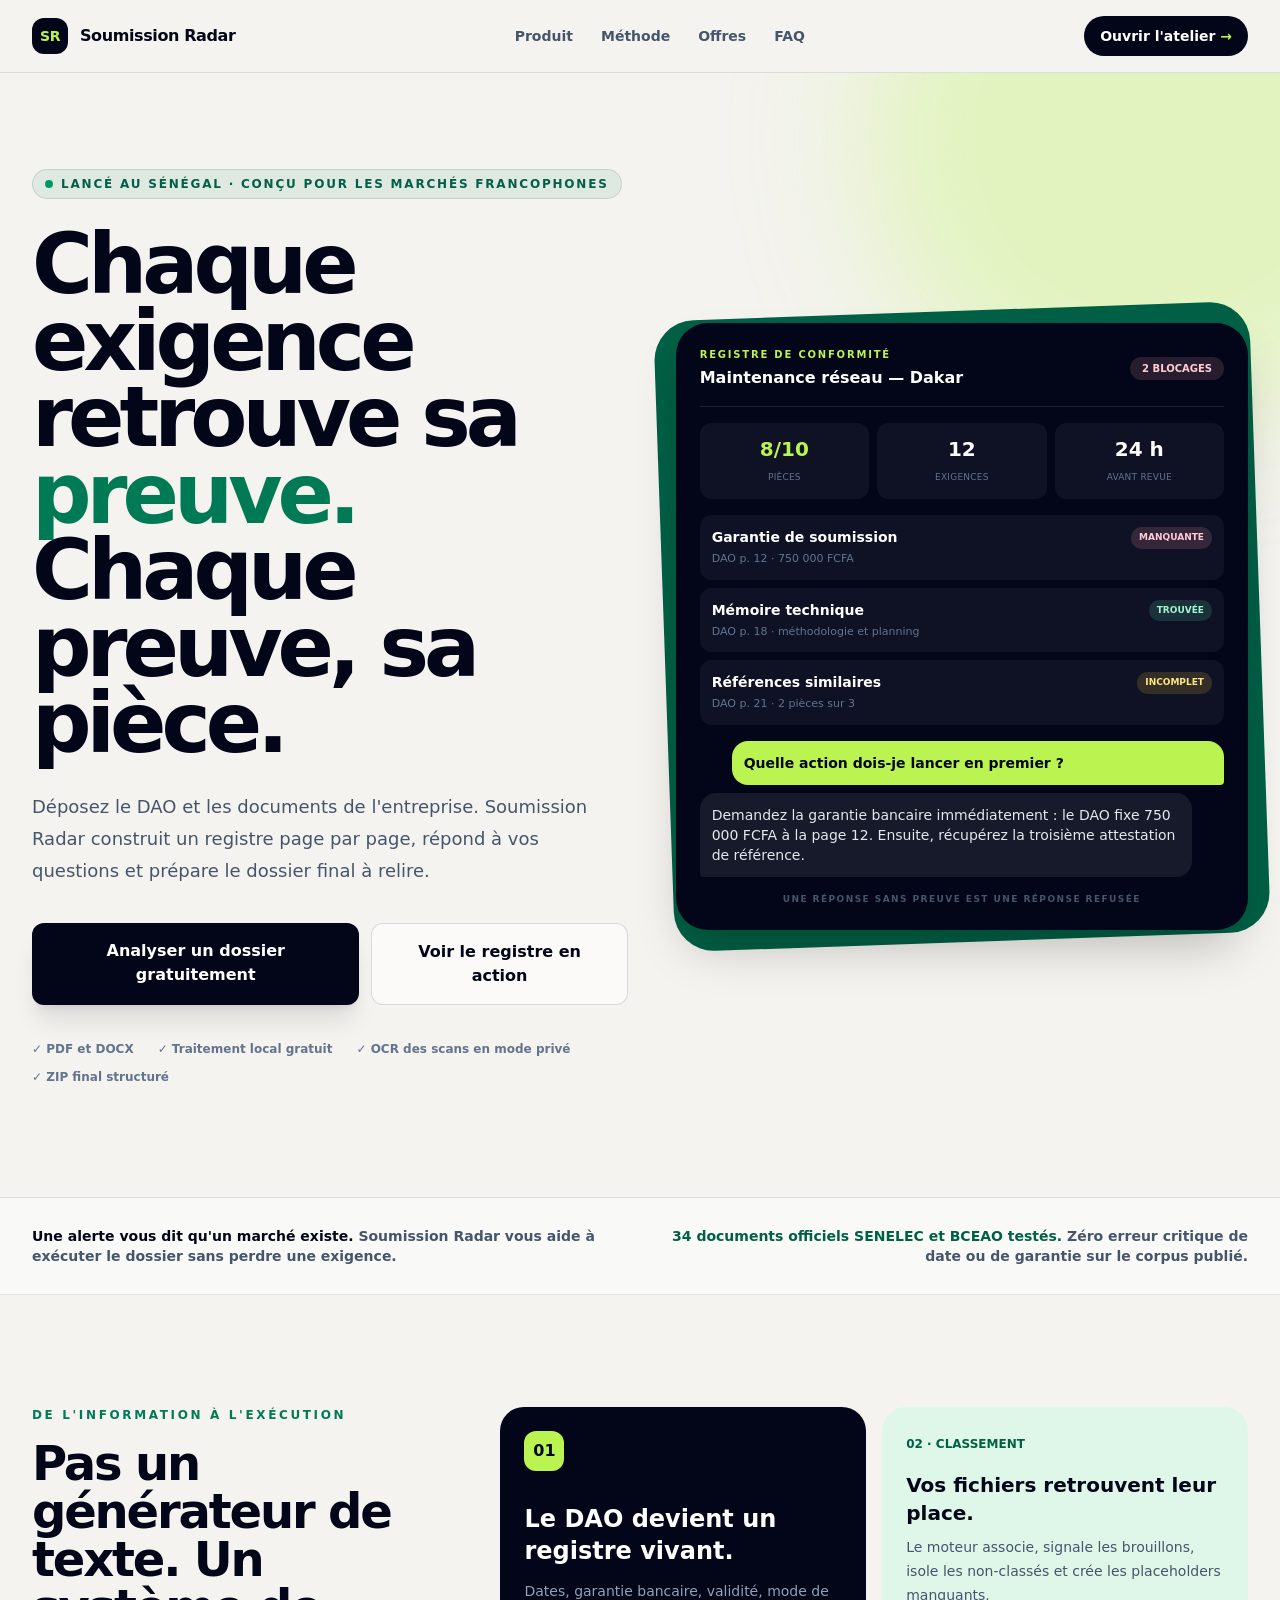
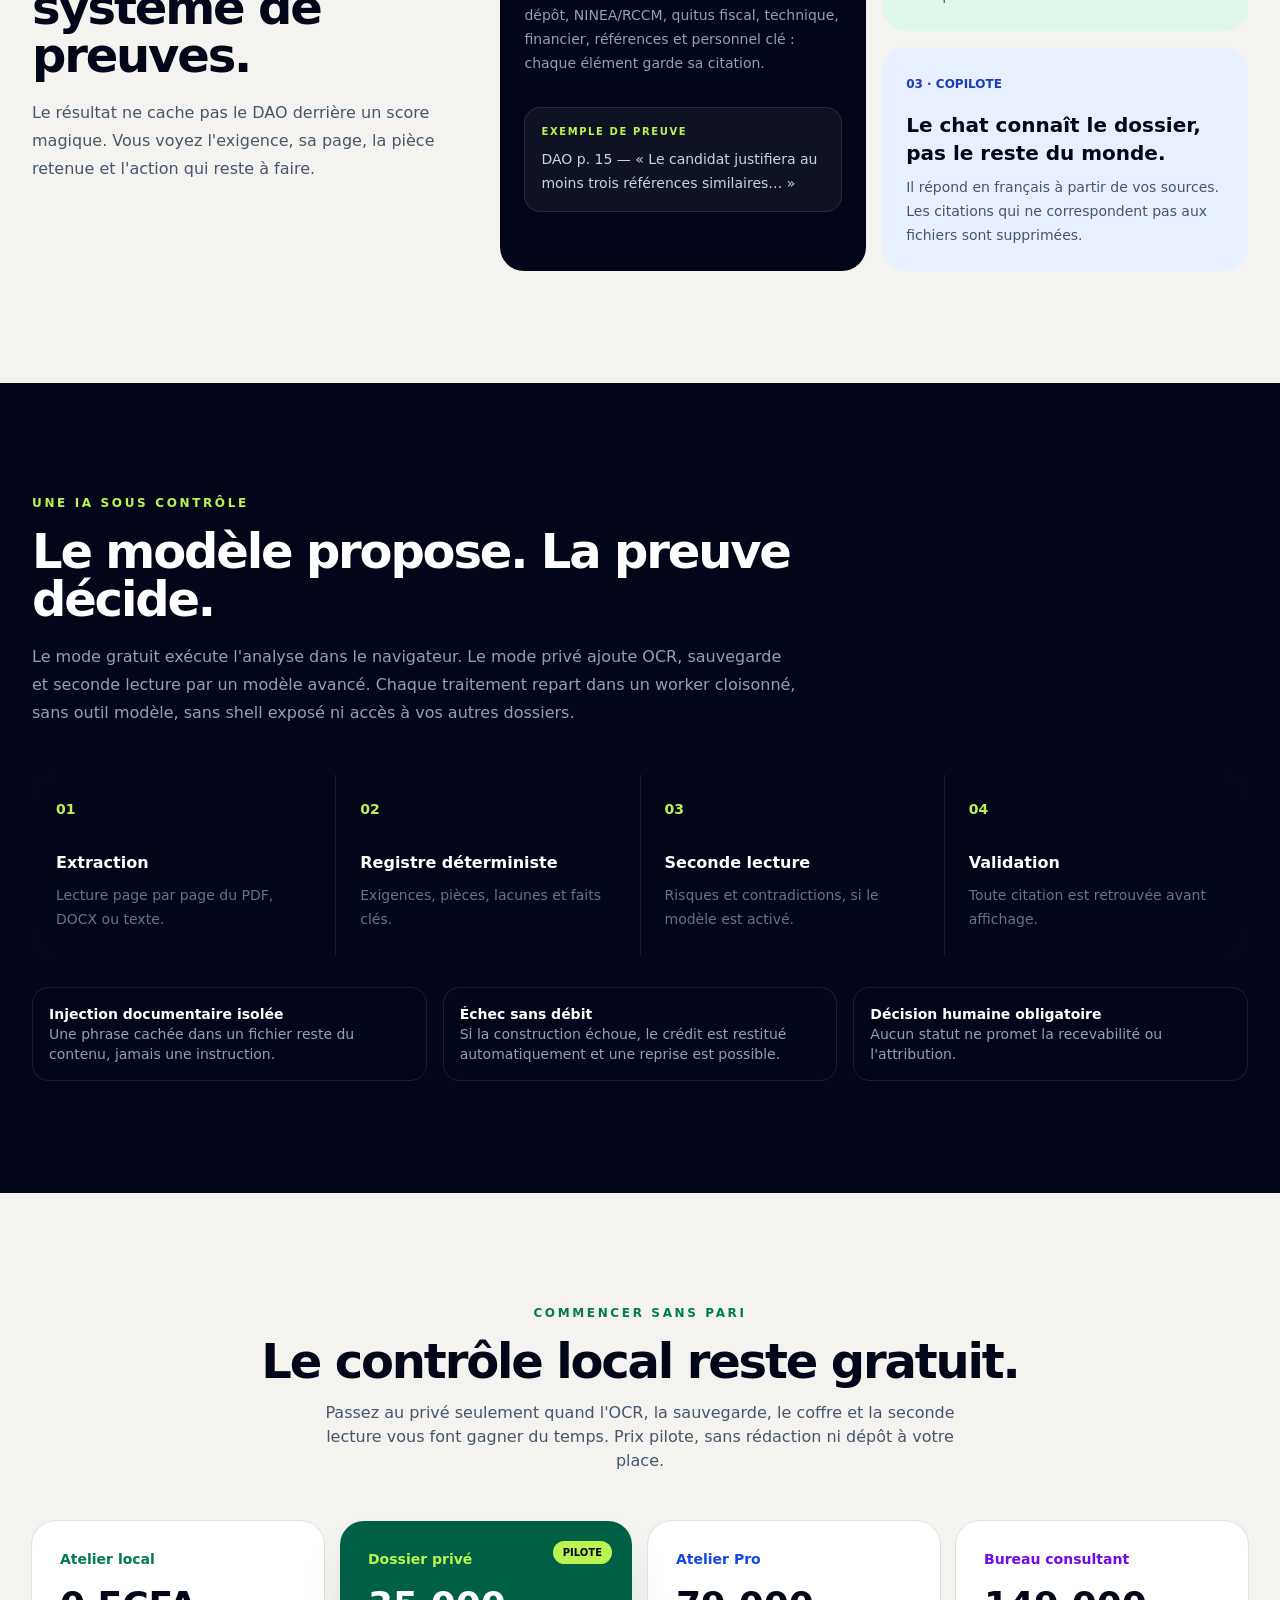
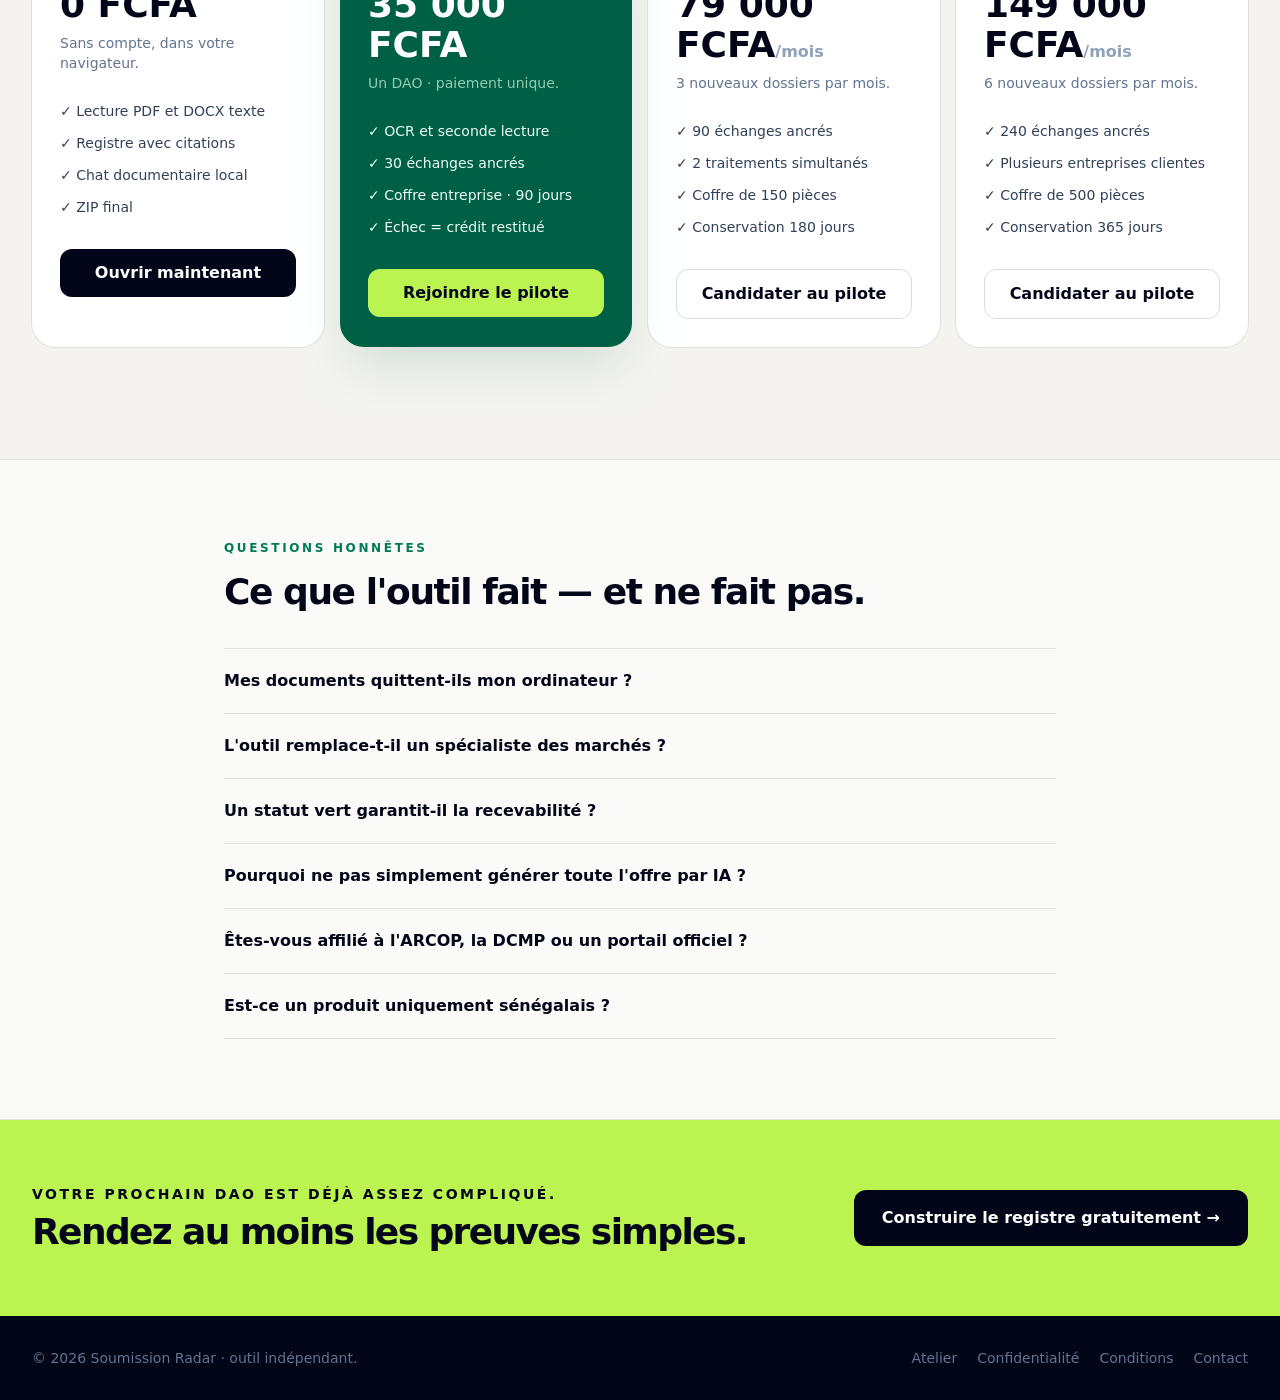
==== commit 43054a88: "feat: publish persistent private workspaces" ====
--- a/index.html
+++ b/index.html
@@ -39,11 +39,11 @@
         <div class="pointer-events-none absolute -right-40 -top-56 size-[36rem] rounded-full bg-lime-300/30 blur-3xl"></div>
         <div class="mx-auto grid max-w-7xl gap-12 px-5 pb-20 pt-16 lg:grid-cols-[1.02fr_.98fr] lg:items-center lg:px-8 lg:pb-28 lg:pt-24">
           <div class="relative z-10">
-            <p class="inline-flex items-center gap-2 rounded-full border border-emerald-800/15 bg-emerald-800/8 px-3 py-1.5 text-xs font-black uppercase tracking-[.15em] text-emerald-800"><span class="size-2 rounded-full bg-emerald-600"></span>Copilote français · bêta ouverte</p>
+            <p class="inline-flex items-center gap-2 rounded-full border border-emerald-800/15 bg-emerald-800/8 px-3 py-1.5 text-xs font-black uppercase tracking-[.15em] text-emerald-800"><span class="size-2 rounded-full bg-emerald-600"></span>Lancé au Sénégal · conçu pour les marchés francophones</p>
             <h1 class="mt-7 max-w-4xl text-5xl font-black leading-[.92] tracking-[-.06em] sm:text-7xl lg:text-[5.2rem]">Chaque exigence retrouve sa <span class="text-emerald-700">preuve.</span><br />Chaque preuve, sa pièce.</h1>
             <p class="mt-7 max-w-2xl text-lg leading-8 text-slate-600">Déposez le DAO et les documents de l'entreprise. Soumission Radar construit un registre page par page, répond à vos questions et prépare le dossier final à relire.</p>
             <div class="mt-9 flex flex-col gap-3 sm:flex-row"><a href="./app.html" class="rounded-xl bg-slate-950 px-6 py-4 text-center font-black text-white shadow-xl shadow-slate-900/10 transition hover:-translate-y-0.5 hover:bg-emerald-800">Analyser un dossier gratuitement</a><a href="#produit" class="rounded-xl border border-slate-900/15 bg-white/60 px-6 py-4 text-center font-black transition hover:bg-white">Voir le registre en action</a></div>
-            <div class="mt-9 flex flex-wrap gap-x-6 gap-y-3 text-xs font-bold text-slate-500"><span>✓ PDF et DOCX</span><span>✓ Traitement local gratuit</span><span>✓ ZIP final structuré</span><span>✓ Sans compte</span></div>
+            <div class="mt-9 flex flex-wrap gap-x-6 gap-y-3 text-xs font-bold text-slate-500"><span>✓ PDF et DOCX</span><span>✓ Traitement local gratuit</span><span>✓ OCR des scans en mode privé</span><span>✓ ZIP final structuré</span></div>
           </div>
 
           <div class="relative">
@@ -65,7 +65,7 @@
       </section>
 
       <section class="border-b border-slate-900/10 bg-white/50">
-        <div class="mx-auto max-w-7xl px-5 py-7 lg:px-8"><p class="text-center text-sm font-semibold text-slate-600"><strong class="text-slate-950">Une alerte vous dit qu'un marché existe.</strong> Soumission Radar vous aide à exécuter le dossier sans perdre une exigence.</p></div>
+        <div class="mx-auto grid max-w-7xl gap-3 px-5 py-7 text-center text-sm font-semibold text-slate-600 md:grid-cols-2 md:text-left lg:px-8"><p><strong class="text-slate-950">Une alerte vous dit qu'un marché existe.</strong> Soumission Radar vous aide à exécuter le dossier sans perdre une exigence.</p><p class="md:text-right"><strong class="text-emerald-800">34 documents officiels SENELEC et BCEAO testés.</strong> Zéro erreur critique de date ou de garantie sur le corpus publié.</p></div>
       </section>
 
       <section id="produit" class="mx-auto max-w-7xl px-5 py-20 lg:px-8 lg:py-28">
@@ -81,23 +81,24 @@
 
       <section id="methode" class="bg-slate-950 py-20 text-white lg:py-28">
         <div class="mx-auto max-w-7xl px-5 lg:px-8">
-          <div class="max-w-3xl"><p class="text-xs font-black uppercase tracking-[.22em] text-lime-300">Une IA sous contrôle</p><h2 class="mt-4 text-4xl font-black tracking-[-.045em] sm:text-5xl">Le modèle propose. La preuve décide.</h2><p class="mt-5 text-base leading-7 text-slate-400">Le mode gratuit exécute l'analyse dans le navigateur. Le mode serveur sur invitation ajoute une seconde lecture par modèle avancé, sans shell ni accès réseau, puis valide ses citations contre les fichiers.</p></div>
+          <div class="max-w-3xl"><p class="text-xs font-black uppercase tracking-[.22em] text-lime-300">Une IA sous contrôle</p><h2 class="mt-4 text-4xl font-black tracking-[-.045em] sm:text-5xl">Le modèle propose. La preuve décide.</h2><p class="mt-5 text-base leading-7 text-slate-400">Le mode gratuit exécute l'analyse dans le navigateur. Le mode privé ajoute OCR, sauvegarde et seconde lecture par un modèle avancé. Chaque traitement repart dans un worker cloisonné, sans outil modèle, sans shell exposé ni accès à vos autres dossiers.</p></div>
           <div class="mt-12 grid gap-px overflow-hidden rounded-3xl bg-white/10 md:grid-cols-4">
             <article class="bg-slate-950 p-6"><p class="text-sm font-black text-lime-300">01</p><h3 class="mt-8 font-black">Extraction</h3><p class="mt-2 text-sm leading-6 text-slate-500">Lecture page par page du PDF, DOCX ou texte.</p></article>
             <article class="bg-slate-950 p-6"><p class="text-sm font-black text-lime-300">02</p><h3 class="mt-8 font-black">Registre déterministe</h3><p class="mt-2 text-sm leading-6 text-slate-500">Exigences, pièces, lacunes et faits clés.</p></article>
             <article class="bg-slate-950 p-6"><p class="text-sm font-black text-lime-300">03</p><h3 class="mt-8 font-black">Seconde lecture</h3><p class="mt-2 text-sm leading-6 text-slate-500">Risques et contradictions, si le modèle est activé.</p></article>
             <article class="bg-slate-950 p-6"><p class="text-sm font-black text-lime-300">04</p><h3 class="mt-8 font-black">Validation</h3><p class="mt-2 text-sm leading-6 text-slate-500">Toute citation est retrouvée avant affichage.</p></article>
           </div>
-          <div class="mt-8 grid gap-4 text-sm md:grid-cols-3"><p class="rounded-2xl border border-white/10 p-4 text-slate-400"><strong class="block text-white">Injection documentaire isolée</strong>Une phrase cachée dans un fichier reste du contenu, jamais une instruction.</p><p class="rounded-2xl border border-white/10 p-4 text-slate-400"><strong class="block text-white">Suppression programmée</strong>Les dossiers serveur sont isolés et expirent automatiquement.</p><p class="rounded-2xl border border-white/10 p-4 text-slate-400"><strong class="block text-white">Décision humaine obligatoire</strong>Aucun statut ne promet la recevabilité ou l'attribution.</p></div>
+          <div class="mt-8 grid gap-4 text-sm md:grid-cols-3"><p class="rounded-2xl border border-white/10 p-4 text-slate-400"><strong class="block text-white">Injection documentaire isolée</strong>Une phrase cachée dans un fichier reste du contenu, jamais une instruction.</p><p class="rounded-2xl border border-white/10 p-4 text-slate-400"><strong class="block text-white">Échec sans débit</strong>Si la construction échoue, le crédit est restitué automatiquement et une reprise est possible.</p><p class="rounded-2xl border border-white/10 p-4 text-slate-400"><strong class="block text-white">Décision humaine obligatoire</strong>Aucun statut ne promet la recevabilité ou l'attribution.</p></div>
         </div>
       </section>
 
       <section id="offres" class="mx-auto max-w-7xl px-5 py-20 lg:px-8 lg:py-28">
-        <div class="text-center"><p class="text-xs font-black uppercase tracking-[.22em] text-emerald-700">Commencer sans pari</p><h2 class="mt-4 text-4xl font-black tracking-[-.045em] sm:text-5xl">Le contrôle local reste gratuit.</h2><p class="mx-auto mt-4 max-w-2xl text-slate-600">Payez seulement quand une seconde paire d'yeux ou un workflow régulier vous fait gagner du temps.</p></div>
-        <div class="mx-auto mt-12 grid max-w-5xl gap-4 lg:grid-cols-3">
+        <div class="text-center"><p class="text-xs font-black uppercase tracking-[.22em] text-emerald-700">Commencer sans pari</p><h2 class="mt-4 text-4xl font-black tracking-[-.045em] sm:text-5xl">Le contrôle local reste gratuit.</h2><p class="mx-auto mt-4 max-w-2xl text-slate-600">Passez au privé seulement quand l'OCR, la sauvegarde, le coffre et la seconde lecture vous font gagner du temps. Prix pilote, sans rédaction ni dépôt à votre place.</p></div>
+        <div class="mx-auto mt-12 grid max-w-7xl gap-4 md:grid-cols-2 xl:grid-cols-4">
           <article class="rounded-3xl bg-white p-7 ring-1 ring-slate-900/8"><p class="text-sm font-black text-emerald-700">Atelier local</p><p class="mt-4 text-4xl font-black">0 FCFA</p><p class="mt-2 text-sm text-slate-500">Sans compte, dans votre navigateur.</p><ul class="mt-7 space-y-3 text-sm text-slate-700"><li>✓ Lecture PDF et DOCX texte</li><li>✓ Registre avec citations</li><li>✓ Chat documentaire local</li><li>✓ ZIP final</li></ul><a href="./app.html" class="mt-8 block rounded-xl bg-slate-950 px-4 py-3 text-center font-black text-white">Ouvrir maintenant</a></article>
-          <article class="relative rounded-3xl bg-emerald-800 p-7 text-white shadow-2xl shadow-emerald-900/15"><span class="absolute right-5 top-5 rounded-full bg-lime-300 px-2.5 py-1 text-[10px] font-black uppercase text-slate-950">Pilote</span><p class="text-sm font-black text-lime-300">Revue d'un dossier</p><p class="mt-4 text-4xl font-black">35 000 FCFA</p><p class="mt-2 text-sm text-emerald-100/70">Environ 53 € · après acceptation.</p><ul class="mt-7 space-y-3 text-sm text-emerald-50"><li>✓ Registre et incohérences relus</li><li>✓ Plan d'actions priorisé</li><li>✓ Retour sous 24 h ouvrées</li><li>✓ Aucun dépôt à votre place</li></ul><a data-contact-link href="mailto:ramlaouiali@gmail.com" class="mt-8 block rounded-xl bg-lime-300 px-4 py-3 text-center font-black text-slate-950">Demander la revue</a></article>
-          <article class="rounded-3xl bg-white p-7 ring-1 ring-slate-900/8"><p class="text-sm font-black text-blue-700">Bureau consultant</p><p class="mt-4 text-4xl font-black">149 000 FCFA<span class="text-base text-slate-400">/mois</span></p><p class="mt-2 text-sm text-slate-500">Jusqu'à 6 revues pendant le pilote.</p><ul class="mt-7 space-y-3 text-sm text-slate-700"><li>✓ Plusieurs entreprises</li><li>✓ Traitement en lot 2×/semaine</li><li>✓ Journal des blocages récurrents</li><li>✓ Support prioritaire</li></ul><a data-contact-link href="mailto:ramlaouiali@gmail.com" class="mt-8 block rounded-xl border border-slate-900/15 px-4 py-3 text-center font-black">Candidater au pilote</a></article>
+          <article class="relative rounded-3xl bg-emerald-800 p-7 text-white shadow-2xl shadow-emerald-900/15"><span class="absolute right-5 top-5 rounded-full bg-lime-300 px-2.5 py-1 text-[10px] font-black uppercase text-slate-950">Pilote</span><p class="text-sm font-black text-lime-300">Dossier privé</p><p class="mt-4 text-4xl font-black">35 000 FCFA</p><p class="mt-2 text-sm text-emerald-100/70">Un DAO · paiement unique.</p><ul class="mt-7 space-y-3 text-sm text-emerald-50"><li>✓ OCR et seconde lecture</li><li>✓ 30 échanges ancrés</li><li>✓ Coffre entreprise · 90 jours</li><li>✓ Échec = crédit restitué</li></ul><a data-contact-link href="mailto:ramlaouiali@gmail.com" class="mt-8 block rounded-xl bg-lime-300 px-4 py-3 text-center font-black text-slate-950">Rejoindre le pilote</a></article>
+          <article class="rounded-3xl bg-white p-7 ring-1 ring-slate-900/8"><p class="text-sm font-black text-blue-700">Atelier Pro</p><p class="mt-4 text-4xl font-black">79 000 FCFA<span class="text-base text-slate-400">/mois</span></p><p class="mt-2 text-sm text-slate-500">3 nouveaux dossiers par mois.</p><ul class="mt-7 space-y-3 text-sm text-slate-700"><li>✓ 90 échanges ancrés</li><li>✓ 2 traitements simultanés</li><li>✓ Coffre de 150 pièces</li><li>✓ Conservation 180 jours</li></ul><a data-contact-link href="mailto:ramlaouiali@gmail.com" class="mt-8 block rounded-xl border border-slate-900/15 px-4 py-3 text-center font-black">Candidater au pilote</a></article>
+          <article class="rounded-3xl bg-white p-7 ring-1 ring-slate-900/8"><p class="text-sm font-black text-violet-700">Bureau consultant</p><p class="mt-4 text-4xl font-black">149 000 FCFA<span class="text-base text-slate-400">/mois</span></p><p class="mt-2 text-sm text-slate-500">6 nouveaux dossiers par mois.</p><ul class="mt-7 space-y-3 text-sm text-slate-700"><li>✓ 240 échanges ancrés</li><li>✓ Plusieurs entreprises clientes</li><li>✓ Coffre de 500 pièces</li><li>✓ Conservation 365 jours</li></ul><a data-contact-link href="mailto:ramlaouiali@gmail.com" class="mt-8 block rounded-xl border border-slate-900/15 px-4 py-3 text-center font-black">Candidater au pilote</a></article>
         </div>
       </section>
 
@@ -108,6 +109,7 @@
           <details class="group py-5"><summary class="cursor-pointer list-none font-black">Un statut vert garantit-il la recevabilité ?</summary><p class="mt-3 text-sm leading-6 text-slate-600">Jamais. Il signifie seulement que chaque exigence extraite a une pièce associée. Le contenu, la validité, les signatures, les formats et le dépôt restent à contrôler.</p></details>
           <details class="group py-5"><summary class="cursor-pointer list-none font-black">Pourquoi ne pas simplement générer toute l'offre par IA ?</summary><p class="mt-3 text-sm leading-6 text-slate-600">Parce qu'un texte convaincant sans preuve peut augmenter le risque. Nous commençons par la traçabilité du DAO et les pièces réelles; la rédaction assistée doit rester subordonnée à ce registre.</p></details>
           <details class="group py-5"><summary class="cursor-pointer list-none font-black">Êtes-vous affilié à l'ARCOP, la DCMP ou un portail officiel ?</summary><p class="mt-3 text-sm leading-6 text-slate-600">Non. Soumission Radar est un outil indépendant de préparation documentaire.</p></details>
+          <details class="group py-5"><summary class="cursor-pointer list-none font-black">Est-ce un produit uniquement sénégalais ?</summary><p class="mt-3 text-sm leading-6 text-slate-600">Non. Le Sénégal est notre marché de départ et notre corpus le plus exigeant. Le workflow vise les DAO francophones et inclut déjà des cahiers BCEAO de plusieurs pays de l'UEMOA.</p></details>
         </div></div>
       </section>
 
--- a/assets/app.css
+++ b/assets/app.css
@@ -1,2 +1,2 @@
 /*! tailwindcss v4.3.2 | MIT License | https://tailwindcss.com */
-@layer properties{@supports (((-webkit-hyphens:none)) and (not (margin-trim:inline))) or ((-moz-orient:inline) and (not (color:rgb(from red r g b)))){*,:before,:after,::backdrop{--tw-rotate-x:initial;--tw-rotate-y:initial;--tw-rotate-z:initial;--tw-skew-x:initial;--tw-skew-y:initial;--tw-space-y-reverse:0;--tw-divide-y-reverse:0;--tw-border-style:solid;--tw-leading:initial;--tw-font-weight:initial;--tw-tracking:initial;--tw-shadow:0 0 #0000;--tw-shadow-color:initial;--tw-shadow-alpha:100%;--tw-inset-shadow:0 0 #0000;--tw-inset-shadow-color:initial;--tw-inset-shadow-alpha:100%;--tw-ring-color:initial;--tw-ring-shadow:0 0 #0000;--tw-inset-ring-color:initial;--tw-inset-ring-shadow:0 0 #0000;--tw-ring-inset:initial;--tw-ring-offset-width:0px;--tw-ring-offset-color:#fff;--tw-ring-offset-shadow:0 0 #0000;--tw-outline-style:solid;--tw-blur:initial;--tw-brightness:initial;--tw-contrast:initial;--tw-grayscale:initial;--tw-hue-rotate:initial;--tw-invert:initial;--tw-opacity:initial;--tw-saturate:initial;--tw-sepia:initial;--tw-drop-shadow:initial;--tw-drop-shadow-color:initial;--tw-drop-shadow-alpha:100%;--tw-drop-shadow-size:initial;--tw-backdrop-blur:initial;--tw-backdrop-brightness:initial;--tw-backdrop-contrast:initial;--tw-backdrop-grayscale:initial;--tw-backdrop-hue-rotate:initial;--tw-backdrop-invert:initial;--tw-backdrop-opacity:initial;--tw-backdrop-saturate:initial;--tw-backdrop-sepia:initial;--tw-translate-x:0;--tw-translate-y:0;--tw-translate-z:0}}}@layer theme{:root,:host{--font-sans:ui-sans-serif, system-ui, sans-serif, "Apple Color Emoji", "Segoe UI Emoji", "Segoe UI Symbol", "Noto Color Emoji";--font-mono:ui-monospace, SFMono-Regular, Menlo, Monaco, Consolas, "Liberation Mono", "Courier New", monospace;--color-amber-50:oklch(98.7% .022 95.277);--color-amber-100:oklch(96.2% .059 95.617);--color-amber-200:oklch(92.4% .12 95.746);--color-amber-300:oklch(87.9% .169 91.605);--color-amber-500:oklch(76.9% .188 70.08);--color-amber-700:oklch(55.5% .163 48.998);--color-amber-800:oklch(47.3% .137 46.201);--color-amber-900:oklch(41.4% .112 45.904);--color-lime-200:oklch(93.8% .127 124.321);--color-lime-300:oklch(89.7% .196 126.665);--color-emerald-50:oklch(97.9% .021 166.113);--color-emerald-100:oklch(95% .052 163.051);--color-emerald-200:oklch(90.5% .093 164.15);--color-emerald-300:oklch(84.5% .143 164.978);--color-emerald-500:oklch(69.6% .17 162.48);--color-emerald-600:oklch(59.6% .145 163.225);--color-emerald-700:oklch(50.8% .118 165.612);--color-emerald-800:oklch(43.2% .095 166.913);--color-emerald-900:oklch(37.8% .077 168.94);--color-blue-100:oklch(93.2% .032 255.585);--color-blue-700:oklch(48.8% .243 264.376);--color-blue-800:oklch(42.4% .199 265.638);--color-blue-900:oklch(37.9% .146 265.522);--color-rose-50:oklch(96.9% .015 12.422);--color-rose-100:oklch(94.1% .03 12.58);--color-rose-200:oklch(89.2% .058 10.001);--color-rose-300:oklch(81% .117 11.638);--color-rose-400:oklch(71.2% .194 13.428);--color-rose-500:oklch(64.5% .246 16.439);--color-rose-700:oklch(51.4% .222 16.935);--color-rose-800:oklch(45.5% .188 13.697);--color-rose-900:oklch(41% .159 10.272);--color-slate-100:oklch(96.8% .007 247.896);--color-slate-200:oklch(92.9% .013 255.508);--color-slate-300:oklch(86.9% .022 252.894);--color-slate-400:oklch(70.4% .04 256.788);--color-slate-500:oklch(55.4% .046 257.417);--color-slate-600:oklch(44.6% .043 257.281);--color-slate-700:oklch(37.2% .044 257.287);--color-slate-900:oklch(20.8% .042 265.755);--color-slate-950:oklch(12.9% .042 264.695);--color-black:#000;--color-white:#fff;--spacing:.25rem;--container-sm:24rem;--container-xl:36rem;--container-2xl:42rem;--container-3xl:48rem;--container-4xl:56rem;--container-5xl:64rem;--container-6xl:72rem;--container-7xl:80rem;--text-xs:.75rem;--text-xs--line-height:calc(1 / .75);--text-sm:.875rem;--text-sm--line-height:calc(1.25 / .875);--text-base:1rem;--text-base--line-height:calc(1.5 / 1);--text-lg:1.125rem;--text-lg--line-height:calc(1.75 / 1.125);--text-xl:1.25rem;--text-xl--line-height:calc(1.75 / 1.25);--text-2xl:1.5rem;--text-2xl--line-height:calc(2 / 1.5);--text-3xl:1.875rem;--text-3xl--line-height:calc(2.25 / 1.875);--text-4xl:2.25rem;--text-4xl--line-height:calc(2.5 / 2.25);--text-5xl:3rem;--text-5xl--line-height:1;--text-6xl:3.75rem;--text-6xl--line-height:1;--text-7xl:4.5rem;--text-7xl--line-height:1;--font-weight-normal:400;--font-weight-semibold:600;--font-weight-bold:700;--font-weight-black:900;--tracking-tight:-.025em;--tracking-wide:.025em;--radius-sm:.25rem;--radius-lg:.5rem;--radius-xl:.75rem;--radius-2xl:1rem;--radius-3xl:1.5rem;--blur-xl:24px;--blur-3xl:64px;--default-transition-duration:.15s;--default-transition-timing-function:cubic-bezier(.4, 0, .2, 1);--default-font-family:var(--font-sans);--default-mono-font-family:var(--font-mono)}}@layer base{*,:after,:before,::backdrop{box-sizing:border-box;border:0 solid;margin:0;padding:0}::file-selector-button{box-sizing:border-box;border:0 solid;margin:0;padding:0}html,:host{-webkit-text-size-adjust:100%;tab-size:4;line-height:1.5;font-family:var(--default-font-family,ui-sans-serif, system-ui, sans-serif, "Apple Color Emoji", "Segoe UI Emoji", "Segoe UI Symbol", "Noto Color Emoji");font-feature-settings:var(--default-font-feature-settings,normal);font-variation-settings:var(--default-font-variation-settings,normal);-webkit-tap-highlight-color:transparent}hr{height:0;color:inherit;border-top-width:1px}abbr:where([title]){-webkit-text-decoration:underline dotted;text-decoration:underline dotted}h1,h2,h3,h4,h5,h6{font-size:inherit;font-weight:inherit}a{color:inherit;-webkit-text-decoration:inherit;-webkit-text-decoration:inherit;-webkit-text-decoration:inherit;text-decoration:inherit}b,strong{font-weight:bolder}code,kbd,samp,pre{font-family:var(--default-mono-font-family,ui-monospace, SFMono-Regular, Menlo, Monaco, Consolas, "Liberation Mono", "Courier New", monospace);font-feature-settings:var(--default-mono-font-feature-settings,normal);font-variation-settings:var(--default-mono-font-variation-settings,normal);font-size:1em}small{font-size:80%}sub,sup{vertical-align:baseline;font-size:75%;line-height:0;position:relative}sub{bottom:-.25em}sup{top:-.5em}table{text-indent:0;border-color:inherit;border-collapse:collapse}:-moz-focusring{outline:auto}progress{vertical-align:baseline}summary{display:list-item}ol,ul,menu{list-style:none}img,svg,video,canvas,audio,iframe,embed,object{vertical-align:middle;display:block}img,video{max-width:100%;height:auto}button,input,select,optgroup,textarea{font:inherit;font-feature-settings:inherit;font-variation-settings:inherit;letter-spacing:inherit;color:inherit;opacity:1;background-color:#0000;border-radius:0}::file-selector-button{font:inherit;font-feature-settings:inherit;font-variation-settings:inherit;letter-spacing:inherit;color:inherit;opacity:1;background-color:#0000;border-radius:0}:where(select:is([multiple],[size])) optgroup{font-weight:bolder}:where(select:is([multiple],[size])) optgroup option{padding-inline-start:20px}::file-selector-button{margin-inline-end:4px}::placeholder{opacity:1}@supports (not ((-webkit-appearance:-apple-pay-button))) or (contain-intrinsic-size:1px){::placeholder{color:currentColor}@supports (color:color-mix(in lab, red, red)){::placeholder{color:color-mix(in oklab, currentcolor 50%, transparent)}}}textarea{resize:vertical}::-webkit-search-decoration{-webkit-appearance:none}::-webkit-date-and-time-value{min-height:1lh;text-align:inherit}::-webkit-datetime-edit{display:inline-flex}::-webkit-datetime-edit-fields-wrapper{padding:0}::-webkit-datetime-edit{padding-block:0}::-webkit-datetime-edit-year-field{padding-block:0}::-webkit-datetime-edit-month-field{padding-block:0}::-webkit-datetime-edit-day-field{padding-block:0}::-webkit-datetime-edit-hour-field{padding-block:0}::-webkit-datetime-edit-minute-field{padding-block:0}::-webkit-datetime-edit-second-field{padding-block:0}::-webkit-datetime-edit-millisecond-field{padding-block:0}::-webkit-datetime-edit-meridiem-field{padding-block:0}::-webkit-calendar-picker-indicator{line-height:1}:-moz-ui-invalid{box-shadow:none}button,input:where([type=button],[type=reset],[type=submit]){appearance:button}::file-selector-button{appearance:button}::-webkit-inner-spin-button{height:auto}::-webkit-outer-spin-button{height:auto}[hidden]:where(:not([hidden=until-found])){display:none!important}}@layer components;@layer utilities{.pointer-events-none{pointer-events:none}.invisible{visibility:hidden}.visible{visibility:visible}.sr-only{clip-path:inset(50%);white-space:nowrap;border-width:0;width:1px;height:1px;margin:-1px;padding:0;position:absolute;overflow:hidden}.absolute{position:absolute}.fixed{position:fixed}.relative{position:relative}.static{position:static}.sticky{position:sticky}.-inset-3{inset:calc(var(--spacing) * -3)}.-top-56{top:calc(var(--spacing) * -56)}.top-0{top:0}.top-5{top:calc(var(--spacing) * 5)}.-right-40{right:calc(var(--spacing) * -40)}.right-5{right:calc(var(--spacing) * 5)}.z-10{z-index:10}.z-40{z-index:40}.container{width:100%}@media (min-width:40rem){.container{max-width:40rem}}@media (min-width:48rem){.container{max-width:48rem}}@media (min-width:64rem){.container{max-width:64rem}}@media (min-width:80rem){.container{max-width:80rem}}@media (min-width:96rem){.container{max-width:96rem}}.mx-auto{margin-inline:auto}.mt-1{margin-top:var(--spacing)}.mt-1\.5{margin-top:calc(var(--spacing) * 1.5)}.mt-2{margin-top:calc(var(--spacing) * 2)}.mt-3{margin-top:calc(var(--spacing) * 3)}.mt-4{margin-top:calc(var(--spacing) * 4)}.mt-5{margin-top:calc(var(--spacing) * 5)}.mt-6{margin-top:calc(var(--spacing) * 6)}.mt-7{margin-top:calc(var(--spacing) * 7)}.mt-8{margin-top:calc(var(--spacing) * 8)}.mt-9{margin-top:calc(var(--spacing) * 9)}.mt-12{margin-top:calc(var(--spacing) * 12)}.mr-4{margin-right:calc(var(--spacing) * 4)}.mr-8{margin-right:calc(var(--spacing) * 8)}.mb-3{margin-bottom:calc(var(--spacing) * 3)}.mb-5{margin-bottom:calc(var(--spacing) * 5)}.ml-8{margin-left:calc(var(--spacing) * 8)}.block{display:block}.contents{display:contents}.flex{display:flex}.grid{display:grid}.hidden{display:none}.inline{display:inline}.inline-flex{display:inline-flex}.table{display:table}.table-cell{display:table-cell}.size-2{width:calc(var(--spacing) * 2);height:calc(var(--spacing) * 2)}.size-2\.5{width:calc(var(--spacing) * 2.5);height:calc(var(--spacing) * 2.5)}.size-7{width:calc(var(--spacing) * 7);height:calc(var(--spacing) * 7)}.size-9{width:calc(var(--spacing) * 9);height:calc(var(--spacing) * 9)}.size-10{width:calc(var(--spacing) * 10);height:calc(var(--spacing) * 10)}.size-12{width:calc(var(--spacing) * 12);height:calc(var(--spacing) * 12)}.size-\[36rem\]{width:36rem;height:36rem}.h-2{height:calc(var(--spacing) * 2)}.h-\[42rem\]{height:42rem}.max-h-\[calc\(100vh-2\.5rem\)\]{max-height:calc(100vh - 2.5rem)}.min-h-12{min-height:calc(var(--spacing) * 12)}.min-h-screen{min-height:100vh}.w-full{width:100%}.max-w-2xl{max-width:var(--container-2xl)}.max-w-3xl{max-width:var(--container-3xl)}.max-w-4xl{max-width:var(--container-4xl)}.max-w-5xl{max-width:var(--container-5xl)}.max-w-6xl{max-width:var(--container-6xl)}.max-w-7xl{max-width:var(--container-7xl)}.max-w-\[1500px\]{max-width:1500px}.max-w-sm{max-width:var(--container-sm)}.max-w-xl{max-width:var(--container-xl)}.min-w-0{min-width:0}.min-w-36{min-width:calc(var(--spacing) * 36)}.flex-1{flex:1}.shrink-0{flex-shrink:0}.-rotate-2{rotate:-2deg}.transform{transform:var(--tw-rotate-x,) var(--tw-rotate-y,) var(--tw-rotate-z,) var(--tw-skew-x,) var(--tw-skew-y,)}.cursor-pointer{cursor:pointer}.resize-none{resize:none}.list-none{list-style-type:none}.grid-cols-3{grid-template-columns:repeat(3,minmax(0,1fr))}.flex-col{flex-direction:column}.flex-col-reverse{flex-direction:column-reverse}.flex-wrap{flex-wrap:wrap}.place-items-center{place-items:center}.items-center{align-items:center}.items-end{align-items:flex-end}.items-start{align-items:flex-start}.justify-between{justify-content:space-between}.gap-2{gap:calc(var(--spacing) * 2)}.gap-3{gap:calc(var(--spacing) * 3)}.gap-4{gap:calc(var(--spacing) * 4)}.gap-5{gap:calc(var(--spacing) * 5)}.gap-7{gap:calc(var(--spacing) * 7)}.gap-8{gap:calc(var(--spacing) * 8)}.gap-12{gap:calc(var(--spacing) * 12)}.gap-px{gap:1px}:where(.space-y-1>:not(:last-child)){--tw-space-y-reverse:0;margin-block-start:calc(var(--spacing) * var(--tw-space-y-reverse));margin-block-end:calc(var(--spacing) * calc(1 - var(--tw-space-y-reverse)))}:where(.space-y-2>:not(:last-child)){--tw-space-y-reverse:0;margin-block-start:calc(calc(var(--spacing) * 2) * var(--tw-space-y-reverse));margin-block-end:calc(calc(var(--spacing) * 2) * calc(1 - var(--tw-space-y-reverse)))}:where(.space-y-3>:not(:last-child)){--tw-space-y-reverse:0;margin-block-start:calc(calc(var(--spacing) * 3) * var(--tw-space-y-reverse));margin-block-end:calc(calc(var(--spacing) * 3) * calc(1 - var(--tw-space-y-reverse)))}:where(.space-y-4>:not(:last-child)){--tw-space-y-reverse:0;margin-block-start:calc(calc(var(--spacing) * 4) * var(--tw-space-y-reverse));margin-block-end:calc(calc(var(--spacing) * 4) * calc(1 - var(--tw-space-y-reverse)))}:where(.space-y-5>:not(:last-child)){--tw-space-y-reverse:0;margin-block-start:calc(calc(var(--spacing) * 5) * var(--tw-space-y-reverse));margin-block-end:calc(calc(var(--spacing) * 5) * calc(1 - var(--tw-space-y-reverse)))}:where(.space-y-7>:not(:last-child)){--tw-space-y-reverse:0;margin-block-start:calc(calc(var(--spacing) * 7) * var(--tw-space-y-reverse));margin-block-end:calc(calc(var(--spacing) * 7) * calc(1 - var(--tw-space-y-reverse)))}.gap-x-6{column-gap:calc(var(--spacing) * 6)}.gap-y-3{row-gap:calc(var(--spacing) * 3)}:where(.divide-y>:not(:last-child)){--tw-divide-y-reverse:0;border-bottom-style:var(--tw-border-style);border-top-style:var(--tw-border-style);border-top-width:calc(1px * var(--tw-divide-y-reverse));border-bottom-width:calc(1px * calc(1 - var(--tw-divide-y-reverse)))}:where(.divide-slate-900\/10>:not(:last-child)){border-color:#0f172b1a}@supports (color:color-mix(in lab, red, red)){:where(.divide-slate-900\/10>:not(:last-child)){border-color:color-mix(in oklab, var(--color-slate-900) 10%, transparent)}}.truncate{text-overflow:ellipsis;white-space:nowrap;overflow:hidden}.overflow-hidden{overflow:hidden}.overflow-x-auto{overflow-x:auto}.overflow-y-auto{overflow-y:auto}.scroll-smooth{scroll-behavior:smooth}.rounded-2xl{border-radius:var(--radius-2xl)}.rounded-3xl{border-radius:var(--radius-3xl)}.rounded-\[2\.5rem\]{border-radius:2.5rem}.rounded-\[2rem\]{border-radius:2rem}.rounded-full{border-radius:3.40282e38px}.rounded-lg{border-radius:var(--radius-lg)}.rounded-xl{border-radius:var(--radius-xl)}.rounded-br-sm{border-bottom-right-radius:var(--radius-sm)}.rounded-bl-sm{border-bottom-left-radius:var(--radius-sm)}.border{border-style:var(--tw-border-style);border-width:1px}.border-2{border-style:var(--tw-border-style);border-width:2px}.border-y{border-block-style:var(--tw-border-style);border-block-width:1px}.border-t{border-top-style:var(--tw-border-style);border-top-width:1px}.border-b{border-bottom-style:var(--tw-border-style);border-bottom-width:1px}.border-l-2{border-left-style:var(--tw-border-style);border-left-width:2px}.border-dashed{--tw-border-style:dashed;border-style:dashed}.border-amber-300\/20{border-color:#ffd23633}@supports (color:color-mix(in lab, red, red)){.border-amber-300\/20{border-color:color-mix(in oklab, var(--color-amber-300) 20%, transparent)}}.border-amber-900\/10{border-color:#7b33061a}@supports (color:color-mix(in lab, red, red)){.border-amber-900\/10{border-color:color-mix(in oklab, var(--color-amber-900) 10%, transparent)}}.border-emerald-300{border-color:var(--color-emerald-300)}.border-emerald-300\/20{border-color:#5ee9b533}@supports (color:color-mix(in lab, red, red)){.border-emerald-300\/20{border-color:color-mix(in oklab, var(--color-emerald-300) 20%, transparent)}}.border-emerald-700\/15{border-color:#00795626}@supports (color:color-mix(in lab, red, red)){.border-emerald-700\/15{border-color:color-mix(in oklab, var(--color-emerald-700) 15%, transparent)}}.border-emerald-800\/15{border-color:#005f4626}@supports (color:color-mix(in lab, red, red)){.border-emerald-800\/15{border-color:color-mix(in oklab, var(--color-emerald-800) 15%, transparent)}}.border-lime-300\/30{border-color:#bbf4514d}@supports (color:color-mix(in lab, red, red)){.border-lime-300\/30{border-color:color-mix(in oklab, var(--color-lime-300) 30%, transparent)}}.border-rose-300\/20{border-color:#ffa2ae33}@supports (color:color-mix(in lab, red, red)){.border-rose-300\/20{border-color:color-mix(in oklab, var(--color-rose-300) 20%, transparent)}}.border-rose-900\/10{border-color:#8b08361a}@supports (color:color-mix(in lab, red, red)){.border-rose-900\/10{border-color:color-mix(in oklab, var(--color-rose-900) 10%, transparent)}}.border-slate-900\/8{border-color:#0f172b14}@supports (color:color-mix(in lab, red, red)){.border-slate-900\/8{border-color:color-mix(in oklab, var(--color-slate-900) 8%, transparent)}}.border-slate-900\/10{border-color:#0f172b1a}@supports (color:color-mix(in lab, red, red)){.border-slate-900\/10{border-color:color-mix(in oklab, var(--color-slate-900) 10%, transparent)}}.border-slate-900\/15{border-color:#0f172b26}@supports (color:color-mix(in lab, red, red)){.border-slate-900\/15{border-color:color-mix(in oklab, var(--color-slate-900) 15%, transparent)}}.border-white\/10{border-color:#ffffff1a}@supports (color:color-mix(in lab, red, red)){.border-white\/10{border-color:color-mix(in oklab, var(--color-white) 10%, transparent)}}.border-white\/15{border-color:#ffffff26}@supports (color:color-mix(in lab, red, red)){.border-white\/15{border-color:color-mix(in oklab, var(--color-white) 15%, transparent)}}.bg-\[\#dff7e9\]{background-color:#dff7e9}.bg-\[\#e8f0ff\]{background-color:#e8f0ff}.bg-\[\#f4f3ef\]{background-color:#f4f3ef}.bg-\[\#f4f3ef\]\/90{background-color:oklab(96.3809% -.000481337 .00539511/.9)}.bg-\[\#f4f3ef\]\/95{background-color:oklab(96.3809% -.000481337 .00539511/.95)}.bg-\[\#f7f7f4\]{background-color:#f7f7f4}.bg-amber-50{background-color:var(--color-amber-50)}.bg-amber-100{background-color:var(--color-amber-100)}.bg-amber-300\/5{background-color:#ffd2360d}@supports (color:color-mix(in lab, red, red)){.bg-amber-300\/5{background-color:color-mix(in oklab, var(--color-amber-300) 5%, transparent)}}.bg-amber-300\/15{background-color:#ffd23626}@supports (color:color-mix(in lab, red, red)){.bg-amber-300\/15{background-color:color-mix(in oklab, var(--color-amber-300) 15%, transparent)}}.bg-amber-500{background-color:var(--color-amber-500)}.bg-black\/10{background-color:#0000001a}@supports (color:color-mix(in lab, red, red)){.bg-black\/10{background-color:color-mix(in oklab, var(--color-black) 10%, transparent)}}.bg-blue-100{background-color:var(--color-blue-100)}.bg-emerald-100{background-color:var(--color-emerald-100)}.bg-emerald-300\/5{background-color:#5ee9b50d}@supports (color:color-mix(in lab, red, red)){.bg-emerald-300\/5{background-color:color-mix(in oklab, var(--color-emerald-300) 5%, transparent)}}.bg-emerald-300\/15{background-color:#5ee9b526}@supports (color:color-mix(in lab, red, red)){.bg-emerald-300\/15{background-color:color-mix(in oklab, var(--color-emerald-300) 15%, transparent)}}.bg-emerald-500{background-color:var(--color-emerald-500)}.bg-emerald-600{background-color:var(--color-emerald-600)}.bg-emerald-700\/10{background-color:#0079561a}@supports (color:color-mix(in lab, red, red)){.bg-emerald-700\/10{background-color:color-mix(in oklab, var(--color-emerald-700) 10%, transparent)}}.bg-emerald-800{background-color:var(--color-emerald-800)}.bg-emerald-800\/8{background-color:#005f4614}@supports (color:color-mix(in lab, red, red)){.bg-emerald-800\/8{background-color:color-mix(in oklab, var(--color-emerald-800) 8%, transparent)}}.bg-lime-300{background-color:var(--color-lime-300)}.bg-lime-300\/30{background-color:#bbf4514d}@supports (color:color-mix(in lab, red, red)){.bg-lime-300\/30{background-color:color-mix(in oklab, var(--color-lime-300) 30%, transparent)}}.bg-lime-300\/\[\.04\]{background-color:#bbf4510a}@supports (color:color-mix(in lab, red, red)){.bg-lime-300\/\[\.04\]{background-color:color-mix(in oklab, var(--color-lime-300) 4%, transparent)}}.bg-rose-50{background-color:var(--color-rose-50)}.bg-rose-100{background-color:var(--color-rose-100)}.bg-rose-300\/5{background-color:#ffa2ae0d}@supports (color:color-mix(in lab, red, red)){.bg-rose-300\/5{background-color:color-mix(in oklab, var(--color-rose-300) 5%, transparent)}}.bg-rose-300\/10{background-color:#ffa2ae1a}@supports (color:color-mix(in lab, red, red)){.bg-rose-300\/10{background-color:color-mix(in oklab, var(--color-rose-300) 10%, transparent)}}.bg-rose-300\/15{background-color:#ffa2ae26}@supports (color:color-mix(in lab, red, red)){.bg-rose-300\/15{background-color:color-mix(in oklab, var(--color-rose-300) 15%, transparent)}}.bg-rose-400\/15{background-color:#ff667f26}@supports (color:color-mix(in lab, red, red)){.bg-rose-400\/15{background-color:color-mix(in oklab, var(--color-rose-400) 15%, transparent)}}.bg-rose-500{background-color:var(--color-rose-500)}.bg-slate-100{background-color:var(--color-slate-100)}.bg-slate-950{background-color:var(--color-slate-950)}.bg-white{background-color:var(--color-white)}.bg-white\/5{background-color:#ffffff0d}@supports (color:color-mix(in lab, red, red)){.bg-white\/5{background-color:color-mix(in oklab, var(--color-white) 5%, transparent)}}.bg-white\/8{background-color:#ffffff14}@supports (color:color-mix(in lab, red, red)){.bg-white\/8{background-color:color-mix(in oklab, var(--color-white) 8%, transparent)}}.bg-white\/10{background-color:#ffffff1a}@supports (color:color-mix(in lab, red, red)){.bg-white\/10{background-color:color-mix(in oklab, var(--color-white) 10%, transparent)}}.bg-white\/50{background-color:#ffffff80}@supports (color:color-mix(in lab, red, red)){.bg-white\/50{background-color:color-mix(in oklab, var(--color-white) 50%, transparent)}}.bg-white\/60{background-color:#fff9}@supports (color:color-mix(in lab, red, red)){.bg-white\/60{background-color:color-mix(in oklab, var(--color-white) 60%, transparent)}}.bg-white\/70{background-color:#ffffffb3}@supports (color:color-mix(in lab, red, red)){.bg-white\/70{background-color:color-mix(in oklab, var(--color-white) 70%, transparent)}}.p-3{padding:calc(var(--spacing) * 3)}.p-4{padding:calc(var(--spacing) * 4)}.p-5{padding:calc(var(--spacing) * 5)}.p-6{padding:calc(var(--spacing) * 6)}.p-7{padding:calc(var(--spacing) * 7)}.px-1{padding-inline:var(--spacing)}.px-2{padding-inline:calc(var(--spacing) * 2)}.px-2\.5{padding-inline:calc(var(--spacing) * 2.5)}.px-3{padding-inline:calc(var(--spacing) * 3)}.px-3\.5{padding-inline:calc(var(--spacing) * 3.5)}.px-4{padding-inline:calc(var(--spacing) * 4)}.px-5{padding-inline:calc(var(--spacing) * 5)}.px-6{padding-inline:calc(var(--spacing) * 6)}.px-7{padding-inline:calc(var(--spacing) * 7)}.py-1{padding-block:var(--spacing)}.py-1\.5{padding-block:calc(var(--spacing) * 1.5)}.py-2{padding-block:calc(var(--spacing) * 2)}.py-2\.5{padding-block:calc(var(--spacing) * 2.5)}.py-3{padding-block:calc(var(--spacing) * 3)}.py-3\.5{padding-block:calc(var(--spacing) * 3.5)}.py-4{padding-block:calc(var(--spacing) * 4)}.py-5{padding-block:calc(var(--spacing) * 5)}.py-6{padding-block:calc(var(--spacing) * 6)}.py-7{padding-block:calc(var(--spacing) * 7)}.py-8{padding-block:calc(var(--spacing) * 8)}.py-16{padding-block:calc(var(--spacing) * 16)}.py-20{padding-block:calc(var(--spacing) * 20)}.pt-16{padding-top:calc(var(--spacing) * 16)}.pb-1{padding-bottom:var(--spacing)}.pb-4{padding-bottom:calc(var(--spacing) * 4)}.pb-20{padding-bottom:calc(var(--spacing) * 20)}.pl-3{padding-left:calc(var(--spacing) * 3)}.text-center{text-align:center}.text-2xl{font-size:var(--text-2xl);line-height:var(--tw-leading,var(--text-2xl--line-height))}.text-3xl{font-size:var(--text-3xl);line-height:var(--tw-leading,var(--text-3xl--line-height))}.text-4xl{font-size:var(--text-4xl);line-height:var(--tw-leading,var(--text-4xl--line-height))}.text-5xl{font-size:var(--text-5xl);line-height:var(--tw-leading,var(--text-5xl--line-height))}.text-base{font-size:var(--text-base);line-height:var(--tw-leading,var(--text-base--line-height))}.text-lg{font-size:var(--text-lg);line-height:var(--tw-leading,var(--text-lg--line-height))}.text-sm{font-size:var(--text-sm);line-height:var(--tw-leading,var(--text-sm--line-height))}.text-xl{font-size:var(--text-xl);line-height:var(--tw-leading,var(--text-xl--line-height))}.text-xs{font-size:var(--text-xs);line-height:var(--tw-leading,var(--text-xs--line-height))}.text-\[9px\]{font-size:9px}.text-\[10px\]{font-size:10px}.text-\[11px\]{font-size:11px}.leading-4{--tw-leading:calc(var(--spacing) * 4);line-height:calc(var(--spacing) * 4)}.leading-5{--tw-leading:calc(var(--spacing) * 5);line-height:calc(var(--spacing) * 5)}.leading-6{--tw-leading:calc(var(--spacing) * 6);line-height:calc(var(--spacing) * 6)}.leading-7{--tw-leading:calc(var(--spacing) * 7);line-height:calc(var(--spacing) * 7)}.leading-8{--tw-leading:calc(var(--spacing) * 8);line-height:calc(var(--spacing) * 8)}.leading-\[\.92\]{--tw-leading:.92;line-height:.92}.leading-\[\.98\]{--tw-leading:.98;line-height:.98}.font-black{--tw-font-weight:var(--font-weight-black);font-weight:var(--font-weight-black)}.font-bold{--tw-font-weight:var(--font-weight-bold);font-weight:var(--font-weight-bold)}.font-normal{--tw-font-weight:var(--font-weight-normal);font-weight:var(--font-weight-normal)}.font-semibold{--tw-font-weight:var(--font-weight-semibold);font-weight:var(--font-weight-semibold)}.tracking-\[-\.04em\]{--tw-tracking:-.04em;letter-spacing:-.04em}.tracking-\[-\.05em\]{--tw-tracking:-.05em;letter-spacing:-.05em}.tracking-\[-\.06em\]{--tw-tracking:-.06em;letter-spacing:-.06em}.tracking-\[-\.035em\]{--tw-tracking:-.035em;letter-spacing:-.035em}.tracking-\[-\.045em\]{--tw-tracking:-.045em;letter-spacing:-.045em}.tracking-\[\.1em\]{--tw-tracking:.1em;letter-spacing:.1em}.tracking-\[\.2em\]{--tw-tracking:.2em;letter-spacing:.2em}.tracking-\[\.12em\]{--tw-tracking:.12em;letter-spacing:.12em}.tracking-\[\.14em\]{--tw-tracking:.14em;letter-spacing:.14em}.tracking-\[\.15em\]{--tw-tracking:.15em;letter-spacing:.15em}.tracking-\[\.16em\]{--tw-tracking:.16em;letter-spacing:.16em}.tracking-\[\.18em\]{--tw-tracking:.18em;letter-spacing:.18em}.tracking-\[\.22em\]{--tw-tracking:.22em;letter-spacing:.22em}.tracking-tight{--tw-tracking:var(--tracking-tight);letter-spacing:var(--tracking-tight)}.tracking-wide{--tw-tracking:var(--tracking-wide);letter-spacing:var(--tracking-wide)}.break-all{word-break:break-all}.whitespace-pre-wrap{white-space:pre-wrap}.text-amber-100{color:var(--color-amber-100)}.text-amber-200{color:var(--color-amber-200)}.text-amber-700{color:var(--color-amber-700)}.text-amber-800{color:var(--color-amber-800)}.text-amber-900{color:var(--color-amber-900)}.text-blue-700{color:var(--color-blue-700)}.text-blue-800{color:var(--color-blue-800)}.text-emerald-50{color:var(--color-emerald-50)}.text-emerald-100{color:var(--color-emerald-100)}.text-emerald-100\/70{color:#d0fae5b3}@supports (color:color-mix(in lab, red, red)){.text-emerald-100\/70{color:color-mix(in oklab, var(--color-emerald-100) 70%, transparent)}}.text-emerald-200{color:var(--color-emerald-200)}.text-emerald-700{color:var(--color-emerald-700)}.text-emerald-800{color:var(--color-emerald-800)}.text-lime-300{color:var(--color-lime-300)}.text-rose-100{color:var(--color-rose-100)}.text-rose-100\/70{color:#ffe4e6b3}@supports (color:color-mix(in lab, red, red)){.text-rose-100\/70{color:color-mix(in oklab, var(--color-rose-100) 70%, transparent)}}.text-rose-200{color:var(--color-rose-200)}.text-rose-700{color:var(--color-rose-700)}.text-rose-800{color:var(--color-rose-800)}.text-rose-900{color:var(--color-rose-900)}.text-slate-100{color:var(--color-slate-100)}.text-slate-200{color:var(--color-slate-200)}.text-slate-300{color:var(--color-slate-300)}.text-slate-400{color:var(--color-slate-400)}.text-slate-500{color:var(--color-slate-500)}.text-slate-600{color:var(--color-slate-600)}.text-slate-700{color:var(--color-slate-700)}.text-slate-950{color:var(--color-slate-950)}.text-white{color:var(--color-white)}.uppercase{text-transform:uppercase}.italic{font-style:italic}.line-through{text-decoration-line:line-through}.overline{text-decoration-line:overline}.underline{text-decoration-line:underline}.antialiased{-webkit-font-smoothing:antialiased;-moz-osx-font-smoothing:grayscale}.accent-lime-300{accent-color:var(--color-lime-300)}.shadow-2xl{--tw-shadow:0 25px 50px -12px var(--tw-shadow-color,#00000040);box-shadow:var(--tw-inset-shadow), var(--tw-inset-ring-shadow), var(--tw-ring-offset-shadow), var(--tw-ring-shadow), var(--tw-shadow)}.shadow-sm{--tw-shadow:0 1px 3px 0 var(--tw-shadow-color,#0000001a), 0 1px 2px -1px var(--tw-shadow-color,#0000001a);box-shadow:var(--tw-inset-shadow), var(--tw-inset-ring-shadow), var(--tw-ring-offset-shadow), var(--tw-ring-shadow), var(--tw-shadow)}.shadow-xl{--tw-shadow:0 20px 25px -5px var(--tw-shadow-color,#0000001a), 0 8px 10px -6px var(--tw-shadow-color,#0000001a);box-shadow:var(--tw-inset-shadow), var(--tw-inset-ring-shadow), var(--tw-ring-offset-shadow), var(--tw-ring-shadow), var(--tw-shadow)}.ring,.ring-1{--tw-ring-shadow:var(--tw-ring-inset,) 0 0 0 calc(1px + var(--tw-ring-offset-width)) var(--tw-ring-color,currentcolor);box-shadow:var(--tw-inset-shadow), var(--tw-inset-ring-shadow), var(--tw-ring-offset-shadow), var(--tw-ring-shadow), var(--tw-shadow)}.shadow-emerald-900\/15{--tw-shadow-color:#004e3b26}@supports (color:color-mix(in lab, red, red)){.shadow-emerald-900\/15{--tw-shadow-color:color-mix(in oklab, color-mix(in oklab, var(--color-emerald-900) 15%, transparent) var(--tw-shadow-alpha), transparent)}}.shadow-slate-900\/10{--tw-shadow-color:#0f172b1a}@supports (color:color-mix(in lab, red, red)){.shadow-slate-900\/10{--tw-shadow-color:color-mix(in oklab, color-mix(in oklab, var(--color-slate-900) 10%, transparent) var(--tw-shadow-alpha), transparent)}}.shadow-slate-900\/15{--tw-shadow-color:#0f172b26}@supports (color:color-mix(in lab, red, red)){.shadow-slate-900\/15{--tw-shadow-color:color-mix(in oklab, color-mix(in oklab, var(--color-slate-900) 15%, transparent) var(--tw-shadow-alpha), transparent)}}.ring-blue-900\/10{--tw-ring-color:#1c398e1a}@supports (color:color-mix(in lab, red, red)){.ring-blue-900\/10{--tw-ring-color:color-mix(in oklab, var(--color-blue-900) 10%, transparent)}}.ring-slate-900\/5{--tw-ring-color:#0f172b0d}@supports (color:color-mix(in lab, red, red)){.ring-slate-900\/5{--tw-ring-color:color-mix(in oklab, var(--color-slate-900) 5%, transparent)}}.ring-slate-900\/8{--tw-ring-color:#0f172b14}@supports (color:color-mix(in lab, red, red)){.ring-slate-900\/8{--tw-ring-color:color-mix(in oklab, var(--color-slate-900) 8%, transparent)}}.outline{outline-style:var(--tw-outline-style);outline-width:1px}.blur{--tw-blur:blur(8px);filter:var(--tw-blur,) var(--tw-brightness,) var(--tw-contrast,) var(--tw-grayscale,) var(--tw-hue-rotate,) var(--tw-invert,) var(--tw-saturate,) var(--tw-sepia,) var(--tw-drop-shadow,)}.blur-3xl{--tw-blur:blur(var(--blur-3xl));filter:var(--tw-blur,) var(--tw-brightness,) var(--tw-contrast,) var(--tw-grayscale,) var(--tw-hue-rotate,) var(--tw-invert,) var(--tw-saturate,) var(--tw-sepia,) var(--tw-drop-shadow,)}.filter{filter:var(--tw-blur,) var(--tw-brightness,) var(--tw-contrast,) var(--tw-grayscale,) var(--tw-hue-rotate,) var(--tw-invert,) var(--tw-saturate,) var(--tw-sepia,) var(--tw-drop-shadow,)}.backdrop-blur{--tw-backdrop-blur:blur(8px);-webkit-backdrop-filter:var(--tw-backdrop-blur,) var(--tw-backdrop-brightness,) var(--tw-backdrop-contrast,) var(--tw-backdrop-grayscale,) var(--tw-backdrop-hue-rotate,) var(--tw-backdrop-invert,) var(--tw-backdrop-opacity,) var(--tw-backdrop-saturate,) var(--tw-backdrop-sepia,);backdrop-filter:var(--tw-backdrop-blur,) var(--tw-backdrop-brightness,) var(--tw-backdrop-contrast,) var(--tw-backdrop-grayscale,) var(--tw-backdrop-hue-rotate,) var(--tw-backdrop-invert,) var(--tw-backdrop-opacity,) var(--tw-backdrop-saturate,) var(--tw-backdrop-sepia,)}.backdrop-blur-xl{--tw-backdrop-blur:blur(var(--blur-xl));-webkit-backdrop-filter:var(--tw-backdrop-blur,) var(--tw-backdrop-brightness,) var(--tw-backdrop-contrast,) var(--tw-backdrop-grayscale,) var(--tw-backdrop-hue-rotate,) var(--tw-backdrop-invert,) var(--tw-backdrop-opacity,) var(--tw-backdrop-saturate,) var(--tw-backdrop-sepia,);backdrop-filter:var(--tw-backdrop-blur,) var(--tw-backdrop-brightness,) var(--tw-backdrop-contrast,) var(--tw-backdrop-grayscale,) var(--tw-backdrop-hue-rotate,) var(--tw-backdrop-invert,) var(--tw-backdrop-opacity,) var(--tw-backdrop-saturate,) var(--tw-backdrop-sepia,)}.backdrop-filter{-webkit-backdrop-filter:var(--tw-backdrop-blur,) var(--tw-backdrop-brightness,) var(--tw-backdrop-contrast,) var(--tw-backdrop-grayscale,) var(--tw-backdrop-hue-rotate,) var(--tw-backdrop-invert,) var(--tw-backdrop-opacity,) var(--tw-backdrop-saturate,) var(--tw-backdrop-sepia,);backdrop-filter:var(--tw-backdrop-blur,) var(--tw-backdrop-brightness,) var(--tw-backdrop-contrast,) var(--tw-backdrop-grayscale,) var(--tw-backdrop-hue-rotate,) var(--tw-backdrop-invert,) var(--tw-backdrop-opacity,) var(--tw-backdrop-saturate,) var(--tw-backdrop-sepia,)}.transition{transition-property:color,background-color,border-color,outline-color,text-decoration-color,fill,stroke,--tw-gradient-from,--tw-gradient-via,--tw-gradient-to,opacity,box-shadow,transform,translate,scale,rotate,filter,-webkit-backdrop-filter,backdrop-filter,display,content-visibility,overlay,pointer-events;transition-timing-function:var(--tw-ease,var(--default-transition-timing-function));transition-duration:var(--tw-duration,var(--default-transition-duration))}.outline-none{--tw-outline-style:none;outline-style:none}.selection\:bg-lime-300 ::selection{background-color:var(--color-lime-300)}.selection\:bg-lime-300::selection{background-color:var(--color-lime-300)}.placeholder\:text-slate-600::placeholder{color:var(--color-slate-600)}@media (hover:hover){.hover\:-translate-y-0\.5:hover{--tw-translate-y:calc(var(--spacing) * -.5);translate:var(--tw-translate-x) var(--tw-translate-y)}.hover\:border-lime-300:hover{border-color:var(--color-lime-300)}.hover\:border-white\/40:hover{border-color:#fff6}@supports (color:color-mix(in lab, red, red)){.hover\:border-white\/40:hover{border-color:color-mix(in oklab, var(--color-white) 40%, transparent)}}.hover\:bg-emerald-800:hover{background-color:var(--color-emerald-800)}.hover\:bg-lime-200:hover{background-color:var(--color-lime-200)}.hover\:bg-white:hover{background-color:var(--color-white)}.hover\:bg-white\/10:hover{background-color:#ffffff1a}@supports (color:color-mix(in lab, red, red)){.hover\:bg-white\/10:hover{background-color:color-mix(in oklab, var(--color-white) 10%, transparent)}}.hover\:text-slate-950:hover{color:var(--color-slate-950)}.hover\:text-white:hover{color:var(--color-white)}}.focus\:border-lime-300:focus{border-color:var(--color-lime-300)}.disabled\:cursor-wait:disabled{cursor:wait}.disabled\:opacity-60:disabled{opacity:.6}@media (min-width:40rem){.sm\:col-span-2{grid-column:span 2/span 2}.sm\:row-span-2{grid-row:span 2/span 2}.sm\:block{display:block}.sm\:inline{display:inline}.sm\:grid-cols-2{grid-template-columns:repeat(2,minmax(0,1fr))}.sm\:grid-cols-\[1fr_auto\]{grid-template-columns:1fr auto}.sm\:flex-row{flex-direction:row}.sm\:items-center{align-items:center}.sm\:items-end{align-items:flex-end}.sm\:justify-between{justify-content:space-between}.sm\:p-5{padding:calc(var(--spacing) * 5)}.sm\:p-6{padding:calc(var(--spacing) * 6)}.sm\:p-7{padding:calc(var(--spacing) * 7)}.sm\:p-8{padding:calc(var(--spacing) * 8)}.sm\:px-6{padding-inline:calc(var(--spacing) * 6)}.sm\:px-7{padding-inline:calc(var(--spacing) * 7)}.sm\:text-5xl{font-size:var(--text-5xl);line-height:var(--tw-leading,var(--text-5xl--line-height))}.sm\:text-6xl{font-size:var(--text-6xl);line-height:var(--tw-leading,var(--text-6xl--line-height))}.sm\:text-7xl{font-size:var(--text-7xl);line-height:var(--tw-leading,var(--text-7xl--line-height))}}@media (min-width:48rem){.md\:flex{display:flex}.md\:grid-cols-3{grid-template-columns:repeat(3,minmax(0,1fr))}.md\:grid-cols-4{grid-template-columns:repeat(4,minmax(0,1fr))}}@media (min-width:64rem){.lg\:sticky{position:sticky}.lg\:top-8{top:calc(var(--spacing) * 8)}.lg\:grid-cols-3{grid-template-columns:repeat(3,minmax(0,1fr))}.lg\:grid-cols-4{grid-template-columns:repeat(4,minmax(0,1fr))}.lg\:grid-cols-\[\.8fr_1\.2fr\]{grid-template-columns:.8fr 1.2fr}.lg\:grid-cols-\[\.72fr_1\.28fr\]{grid-template-columns:.72fr 1.28fr}.lg\:grid-cols-\[1\.02fr_\.98fr\]{grid-template-columns:1.02fr .98fr}.lg\:flex-row{flex-direction:row}.lg\:items-center{align-items:center}.lg\:items-start{align-items:flex-start}.lg\:justify-between{justify-content:space-between}.lg\:px-8{padding-inline:calc(var(--spacing) * 8)}.lg\:py-9{padding-block:calc(var(--spacing) * 9)}.lg\:py-28{padding-block:calc(var(--spacing) * 28)}.lg\:pt-24{padding-top:calc(var(--spacing) * 24)}.lg\:pb-28{padding-bottom:calc(var(--spacing) * 28)}.lg\:text-\[5\.2rem\]{font-size:5.2rem}}@media (min-width:80rem){.xl\:sticky{position:sticky}.xl\:top-5{top:calc(var(--spacing) * 5)}.xl\:h-\[calc\(100vh-2\.5rem\)\]{height:calc(100vh - 2.5rem)}.xl\:grid-cols-\[minmax\(0\,1fr\)_23rem\]{grid-template-columns:minmax(0,1fr) 23rem}}}@property --tw-rotate-x{syntax:"*";inherits:false}@property --tw-rotate-y{syntax:"*";inherits:false}@property --tw-rotate-z{syntax:"*";inherits:false}@property --tw-skew-x{syntax:"*";inherits:false}@property --tw-skew-y{syntax:"*";inherits:false}@property --tw-space-y-reverse{syntax:"*";inherits:false;initial-value:0}@property --tw-divide-y-reverse{syntax:"*";inherits:false;initial-value:0}@property --tw-border-style{syntax:"*";inherits:false;initial-value:solid}@property --tw-leading{syntax:"*";inherits:false}@property --tw-font-weight{syntax:"*";inherits:false}@property --tw-tracking{syntax:"*";inherits:false}@property --tw-shadow{syntax:"*";inherits:false;initial-value:0 0 #0000}@property --tw-shadow-color{syntax:"*";inherits:false}@property --tw-shadow-alpha{syntax:"<percentage>";inherits:false;initial-value:100%}@property --tw-inset-shadow{syntax:"*";inherits:false;initial-value:0 0 #0000}@property --tw-inset-shadow-color{syntax:"*";inherits:false}@property --tw-inset-shadow-alpha{syntax:"<percentage>";inherits:false;initial-value:100%}@property --tw-ring-color{syntax:"*";inherits:false}@property --tw-ring-shadow{syntax:"*";inherits:false;initial-value:0 0 #0000}@property --tw-inset-ring-color{syntax:"*";inherits:false}@property --tw-inset-ring-shadow{syntax:"*";inherits:false;initial-value:0 0 #0000}@property --tw-ring-inset{syntax:"*";inherits:false}@property --tw-ring-offset-width{syntax:"<length>";inherits:false;initial-value:0}@property --tw-ring-offset-color{syntax:"*";inherits:false;initial-value:#fff}@property --tw-ring-offset-shadow{syntax:"*";inherits:false;initial-value:0 0 #0000}@property --tw-outline-style{syntax:"*";inherits:false;initial-value:solid}@property --tw-blur{syntax:"*";inherits:false}@property --tw-brightness{syntax:"*";inherits:false}@property --tw-contrast{syntax:"*";inherits:false}@property --tw-grayscale{syntax:"*";inherits:false}@property --tw-hue-rotate{syntax:"*";inherits:false}@property --tw-invert{syntax:"*";inherits:false}@property --tw-opacity{syntax:"*";inherits:false}@property --tw-saturate{syntax:"*";inherits:false}@property --tw-sepia{syntax:"*";inherits:false}@property --tw-drop-shadow{syntax:"*";inherits:false}@property --tw-drop-shadow-color{syntax:"*";inherits:false}@property --tw-drop-shadow-alpha{syntax:"<percentage>";inherits:false;initial-value:100%}@property --tw-drop-shadow-size{syntax:"*";inherits:false}@property --tw-backdrop-blur{syntax:"*";inherits:false}@property --tw-backdrop-brightness{syntax:"*";inherits:false}@property --tw-backdrop-contrast{syntax:"*";inherits:false}@property --tw-backdrop-grayscale{syntax:"*";inherits:false}@property --tw-backdrop-hue-rotate{syntax:"*";inherits:false}@property --tw-backdrop-invert{syntax:"*";inherits:false}@property --tw-backdrop-opacity{syntax:"*";inherits:false}@property --tw-backdrop-saturate{syntax:"*";inherits:false}@property --tw-backdrop-sepia{syntax:"*";inherits:false}@property --tw-translate-x{syntax:"*";inherits:false;initial-value:0}@property --tw-translate-y{syntax:"*";inherits:false;initial-value:0}@property --tw-translate-z{syntax:"*";inherits:false;initial-value:0}+@layer properties{@supports (((-webkit-hyphens:none)) and (not (margin-trim:inline))) or ((-moz-orient:inline) and (not (color:rgb(from red r g b)))){*,:before,:after,::backdrop{--tw-rotate-x:initial;--tw-rotate-y:initial;--tw-rotate-z:initial;--tw-skew-x:initial;--tw-skew-y:initial;--tw-space-y-reverse:0;--tw-divide-y-reverse:0;--tw-border-style:solid;--tw-leading:initial;--tw-font-weight:initial;--tw-tracking:initial;--tw-shadow:0 0 #0000;--tw-shadow-color:initial;--tw-shadow-alpha:100%;--tw-inset-shadow:0 0 #0000;--tw-inset-shadow-color:initial;--tw-inset-shadow-alpha:100%;--tw-ring-color:initial;--tw-ring-shadow:0 0 #0000;--tw-inset-ring-color:initial;--tw-inset-ring-shadow:0 0 #0000;--tw-ring-inset:initial;--tw-ring-offset-width:0px;--tw-ring-offset-color:#fff;--tw-ring-offset-shadow:0 0 #0000;--tw-outline-style:solid;--tw-blur:initial;--tw-brightness:initial;--tw-contrast:initial;--tw-grayscale:initial;--tw-hue-rotate:initial;--tw-invert:initial;--tw-opacity:initial;--tw-saturate:initial;--tw-sepia:initial;--tw-drop-shadow:initial;--tw-drop-shadow-color:initial;--tw-drop-shadow-alpha:100%;--tw-drop-shadow-size:initial;--tw-backdrop-blur:initial;--tw-backdrop-brightness:initial;--tw-backdrop-contrast:initial;--tw-backdrop-grayscale:initial;--tw-backdrop-hue-rotate:initial;--tw-backdrop-invert:initial;--tw-backdrop-opacity:initial;--tw-backdrop-saturate:initial;--tw-backdrop-sepia:initial;--tw-translate-x:0;--tw-translate-y:0;--tw-translate-z:0}}}@layer theme{:root,:host{--font-sans:ui-sans-serif, system-ui, sans-serif, "Apple Color Emoji", "Segoe UI Emoji", "Segoe UI Symbol", "Noto Color Emoji";--font-mono:ui-monospace, SFMono-Regular, Menlo, Monaco, Consolas, "Liberation Mono", "Courier New", monospace;--color-amber-50:oklch(98.7% .022 95.277);--color-amber-100:oklch(96.2% .059 95.617);--color-amber-200:oklch(92.4% .12 95.746);--color-amber-300:oklch(87.9% .169 91.605);--color-amber-500:oklch(76.9% .188 70.08);--color-amber-700:oklch(55.5% .163 48.998);--color-amber-800:oklch(47.3% .137 46.201);--color-amber-900:oklch(41.4% .112 45.904);--color-lime-200:oklch(93.8% .127 124.321);--color-lime-300:oklch(89.7% .196 126.665);--color-emerald-50:oklch(97.9% .021 166.113);--color-emerald-100:oklch(95% .052 163.051);--color-emerald-200:oklch(90.5% .093 164.15);--color-emerald-300:oklch(84.5% .143 164.978);--color-emerald-500:oklch(69.6% .17 162.48);--color-emerald-600:oklch(59.6% .145 163.225);--color-emerald-700:oklch(50.8% .118 165.612);--color-emerald-800:oklch(43.2% .095 166.913);--color-emerald-900:oklch(37.8% .077 168.94);--color-blue-100:oklch(93.2% .032 255.585);--color-blue-200:oklch(88.2% .059 254.128);--color-blue-300:oklch(80.9% .105 251.813);--color-blue-700:oklch(48.8% .243 264.376);--color-blue-800:oklch(42.4% .199 265.638);--color-blue-900:oklch(37.9% .146 265.522);--color-violet-700:oklch(49.1% .27 292.581);--color-rose-50:oklch(96.9% .015 12.422);--color-rose-100:oklch(94.1% .03 12.58);--color-rose-200:oklch(89.2% .058 10.001);--color-rose-300:oklch(81% .117 11.638);--color-rose-400:oklch(71.2% .194 13.428);--color-rose-500:oklch(64.5% .246 16.439);--color-rose-700:oklch(51.4% .222 16.935);--color-rose-800:oklch(45.5% .188 13.697);--color-rose-900:oklch(41% .159 10.272);--color-slate-50:oklch(98.4% .003 247.858);--color-slate-100:oklch(96.8% .007 247.896);--color-slate-200:oklch(92.9% .013 255.508);--color-slate-300:oklch(86.9% .022 252.894);--color-slate-400:oklch(70.4% .04 256.788);--color-slate-500:oklch(55.4% .046 257.417);--color-slate-600:oklch(44.6% .043 257.281);--color-slate-700:oklch(37.2% .044 257.287);--color-slate-900:oklch(20.8% .042 265.755);--color-slate-950:oklch(12.9% .042 264.695);--color-black:#000;--color-white:#fff;--spacing:.25rem;--container-sm:24rem;--container-lg:32rem;--container-xl:36rem;--container-2xl:42rem;--container-3xl:48rem;--container-4xl:56rem;--container-6xl:72rem;--container-7xl:80rem;--text-xs:.75rem;--text-xs--line-height:calc(1 / .75);--text-sm:.875rem;--text-sm--line-height:calc(1.25 / .875);--text-base:1rem;--text-base--line-height:calc(1.5 / 1);--text-lg:1.125rem;--text-lg--line-height:calc(1.75 / 1.125);--text-xl:1.25rem;--text-xl--line-height:calc(1.75 / 1.25);--text-2xl:1.5rem;--text-2xl--line-height:calc(2 / 1.5);--text-3xl:1.875rem;--text-3xl--line-height:calc(2.25 / 1.875);--text-4xl:2.25rem;--text-4xl--line-height:calc(2.5 / 2.25);--text-5xl:3rem;--text-5xl--line-height:1;--text-6xl:3.75rem;--text-6xl--line-height:1;--text-7xl:4.5rem;--text-7xl--line-height:1;--font-weight-normal:400;--font-weight-semibold:600;--font-weight-bold:700;--font-weight-black:900;--tracking-tight:-.025em;--tracking-wide:.025em;--radius-sm:.25rem;--radius-lg:.5rem;--radius-xl:.75rem;--radius-2xl:1rem;--radius-3xl:1.5rem;--blur-xl:24px;--blur-3xl:64px;--default-transition-duration:.15s;--default-transition-timing-function:cubic-bezier(.4, 0, .2, 1);--default-font-family:var(--font-sans);--default-mono-font-family:var(--font-mono)}}@layer base{*,:after,:before,::backdrop{box-sizing:border-box;border:0 solid;margin:0;padding:0}::file-selector-button{box-sizing:border-box;border:0 solid;margin:0;padding:0}html,:host{-webkit-text-size-adjust:100%;tab-size:4;line-height:1.5;font-family:var(--default-font-family,ui-sans-serif, system-ui, sans-serif, "Apple Color Emoji", "Segoe UI Emoji", "Segoe UI Symbol", "Noto Color Emoji");font-feature-settings:var(--default-font-feature-settings,normal);font-variation-settings:var(--default-font-variation-settings,normal);-webkit-tap-highlight-color:transparent}hr{height:0;color:inherit;border-top-width:1px}abbr:where([title]){-webkit-text-decoration:underline dotted;text-decoration:underline dotted}h1,h2,h3,h4,h5,h6{font-size:inherit;font-weight:inherit}a{color:inherit;-webkit-text-decoration:inherit;-webkit-text-decoration:inherit;-webkit-text-decoration:inherit;text-decoration:inherit}b,strong{font-weight:bolder}code,kbd,samp,pre{font-family:var(--default-mono-font-family,ui-monospace, SFMono-Regular, Menlo, Monaco, Consolas, "Liberation Mono", "Courier New", monospace);font-feature-settings:var(--default-mono-font-feature-settings,normal);font-variation-settings:var(--default-mono-font-variation-settings,normal);font-size:1em}small{font-size:80%}sub,sup{vertical-align:baseline;font-size:75%;line-height:0;position:relative}sub{bottom:-.25em}sup{top:-.5em}table{text-indent:0;border-color:inherit;border-collapse:collapse}:-moz-focusring{outline:auto}progress{vertical-align:baseline}summary{display:list-item}ol,ul,menu{list-style:none}img,svg,video,canvas,audio,iframe,embed,object{vertical-align:middle;display:block}img,video{max-width:100%;height:auto}button,input,select,optgroup,textarea{font:inherit;font-feature-settings:inherit;font-variation-settings:inherit;letter-spacing:inherit;color:inherit;opacity:1;background-color:#0000;border-radius:0}::file-selector-button{font:inherit;font-feature-settings:inherit;font-variation-settings:inherit;letter-spacing:inherit;color:inherit;opacity:1;background-color:#0000;border-radius:0}:where(select:is([multiple],[size])) optgroup{font-weight:bolder}:where(select:is([multiple],[size])) optgroup option{padding-inline-start:20px}::file-selector-button{margin-inline-end:4px}::placeholder{opacity:1}@supports (not ((-webkit-appearance:-apple-pay-button))) or (contain-intrinsic-size:1px){::placeholder{color:currentColor}@supports (color:color-mix(in lab, red, red)){::placeholder{color:color-mix(in oklab, currentcolor 50%, transparent)}}}textarea{resize:vertical}::-webkit-search-decoration{-webkit-appearance:none}::-webkit-date-and-time-value{min-height:1lh;text-align:inherit}::-webkit-datetime-edit{display:inline-flex}::-webkit-datetime-edit-fields-wrapper{padding:0}::-webkit-datetime-edit{padding-block:0}::-webkit-datetime-edit-year-field{padding-block:0}::-webkit-datetime-edit-month-field{padding-block:0}::-webkit-datetime-edit-day-field{padding-block:0}::-webkit-datetime-edit-hour-field{padding-block:0}::-webkit-datetime-edit-minute-field{padding-block:0}::-webkit-datetime-edit-second-field{padding-block:0}::-webkit-datetime-edit-millisecond-field{padding-block:0}::-webkit-datetime-edit-meridiem-field{padding-block:0}::-webkit-calendar-picker-indicator{line-height:1}:-moz-ui-invalid{box-shadow:none}button,input:where([type=button],[type=reset],[type=submit]){appearance:button}::file-selector-button{appearance:button}::-webkit-inner-spin-button{height:auto}::-webkit-outer-spin-button{height:auto}[hidden]:where(:not([hidden=until-found])){display:none!important}}@layer components;@layer utilities{.pointer-events-none{pointer-events:none}.invisible{visibility:hidden}.visible{visibility:visible}.sr-only{clip-path:inset(50%);white-space:nowrap;border-width:0;width:1px;height:1px;margin:-1px;padding:0;position:absolute;overflow:hidden}.absolute{position:absolute}.fixed{position:fixed}.relative{position:relative}.static{position:static}.sticky{position:sticky}.-inset-3{inset:calc(var(--spacing) * -3)}.-top-56{top:calc(var(--spacing) * -56)}.top-0{top:0}.top-5{top:calc(var(--spacing) * 5)}.-right-40{right:calc(var(--spacing) * -40)}.right-5{right:calc(var(--spacing) * 5)}.isolate{isolation:isolate}.z-10{z-index:10}.z-40{z-index:40}.container{width:100%}@media (min-width:40rem){.container{max-width:40rem}}@media (min-width:48rem){.container{max-width:48rem}}@media (min-width:64rem){.container{max-width:64rem}}@media (min-width:80rem){.container{max-width:80rem}}@media (min-width:96rem){.container{max-width:96rem}}.mx-auto{margin-inline:auto}.mt-0\.5{margin-top:calc(var(--spacing) * .5)}.mt-1{margin-top:var(--spacing)}.mt-1\.5{margin-top:calc(var(--spacing) * 1.5)}.mt-2{margin-top:calc(var(--spacing) * 2)}.mt-3{margin-top:calc(var(--spacing) * 3)}.mt-4{margin-top:calc(var(--spacing) * 4)}.mt-5{margin-top:calc(var(--spacing) * 5)}.mt-6{margin-top:calc(var(--spacing) * 6)}.mt-7{margin-top:calc(var(--spacing) * 7)}.mt-8{margin-top:calc(var(--spacing) * 8)}.mt-9{margin-top:calc(var(--spacing) * 9)}.mt-12{margin-top:calc(var(--spacing) * 12)}.mr-4{margin-right:calc(var(--spacing) * 4)}.mr-8{margin-right:calc(var(--spacing) * 8)}.mb-3{margin-bottom:calc(var(--spacing) * 3)}.mb-5{margin-bottom:calc(var(--spacing) * 5)}.ml-8{margin-left:calc(var(--spacing) * 8)}.block{display:block}.contents{display:contents}.flex{display:flex}.grid{display:grid}.hidden{display:none}.inline{display:inline}.inline-flex{display:inline-flex}.table{display:table}.table-cell{display:table-cell}.size-2{width:calc(var(--spacing) * 2);height:calc(var(--spacing) * 2)}.size-2\.5{width:calc(var(--spacing) * 2.5);height:calc(var(--spacing) * 2.5)}.size-4{width:calc(var(--spacing) * 4);height:calc(var(--spacing) * 4)}.size-7{width:calc(var(--spacing) * 7);height:calc(var(--spacing) * 7)}.size-9{width:calc(var(--spacing) * 9);height:calc(var(--spacing) * 9)}.size-10{width:calc(var(--spacing) * 10);height:calc(var(--spacing) * 10)}.size-12{width:calc(var(--spacing) * 12);height:calc(var(--spacing) * 12)}.size-\[36rem\]{width:36rem;height:36rem}.h-2{height:calc(var(--spacing) * 2)}.h-\[42rem\]{height:42rem}.max-h-\[calc\(100vh-2\.5rem\)\]{max-height:calc(100vh - 2.5rem)}.min-h-12{min-height:calc(var(--spacing) * 12)}.min-h-screen{min-height:100vh}.w-full{width:100%}.max-w-2xl{max-width:var(--container-2xl)}.max-w-3xl{max-width:var(--container-3xl)}.max-w-4xl{max-width:var(--container-4xl)}.max-w-6xl{max-width:var(--container-6xl)}.max-w-7xl{max-width:var(--container-7xl)}.max-w-\[1500px\]{max-width:1500px}.max-w-lg{max-width:var(--container-lg)}.max-w-sm{max-width:var(--container-sm)}.max-w-xl{max-width:var(--container-xl)}.min-w-0{min-width:0}.min-w-36{min-width:calc(var(--spacing) * 36)}.flex-1{flex:1}.shrink-0{flex-shrink:0}.-rotate-2{rotate:-2deg}.transform{transform:var(--tw-rotate-x,) var(--tw-rotate-y,) var(--tw-rotate-z,) var(--tw-skew-x,) var(--tw-skew-y,)}.cursor-pointer{cursor:pointer}.resize-none{resize:none}.resize-y{resize:vertical}.list-none{list-style-type:none}.grid-cols-3{grid-template-columns:repeat(3,minmax(0,1fr))}.flex-col{flex-direction:column}.flex-col-reverse{flex-direction:column-reverse}.flex-wrap{flex-wrap:wrap}.place-items-center{place-items:center}.items-center{align-items:center}.items-end{align-items:flex-end}.items-start{align-items:flex-start}.justify-between{justify-content:space-between}.gap-2{gap:calc(var(--spacing) * 2)}.gap-3{gap:calc(var(--spacing) * 3)}.gap-4{gap:calc(var(--spacing) * 4)}.gap-5{gap:calc(var(--spacing) * 5)}.gap-6{gap:calc(var(--spacing) * 6)}.gap-7{gap:calc(var(--spacing) * 7)}.gap-8{gap:calc(var(--spacing) * 8)}.gap-12{gap:calc(var(--spacing) * 12)}.gap-px{gap:1px}:where(.space-y-1>:not(:last-child)){--tw-space-y-reverse:0;margin-block-start:calc(var(--spacing) * var(--tw-space-y-reverse));margin-block-end:calc(var(--spacing) * calc(1 - var(--tw-space-y-reverse)))}:where(.space-y-2>:not(:last-child)){--tw-space-y-reverse:0;margin-block-start:calc(calc(var(--spacing) * 2) * var(--tw-space-y-reverse));margin-block-end:calc(calc(var(--spacing) * 2) * calc(1 - var(--tw-space-y-reverse)))}:where(.space-y-3>:not(:last-child)){--tw-space-y-reverse:0;margin-block-start:calc(calc(var(--spacing) * 3) * var(--tw-space-y-reverse));margin-block-end:calc(calc(var(--spacing) * 3) * calc(1 - var(--tw-space-y-reverse)))}:where(.space-y-4>:not(:last-child)){--tw-space-y-reverse:0;margin-block-start:calc(calc(var(--spacing) * 4) * var(--tw-space-y-reverse));margin-block-end:calc(calc(var(--spacing) * 4) * calc(1 - var(--tw-space-y-reverse)))}:where(.space-y-5>:not(:last-child)){--tw-space-y-reverse:0;margin-block-start:calc(calc(var(--spacing) * 5) * var(--tw-space-y-reverse));margin-block-end:calc(calc(var(--spacing) * 5) * calc(1 - var(--tw-space-y-reverse)))}:where(.space-y-7>:not(:last-child)){--tw-space-y-reverse:0;margin-block-start:calc(calc(var(--spacing) * 7) * var(--tw-space-y-reverse));margin-block-end:calc(calc(var(--spacing) * 7) * calc(1 - var(--tw-space-y-reverse)))}.gap-x-6{column-gap:calc(var(--spacing) * 6)}.gap-y-3{row-gap:calc(var(--spacing) * 3)}:where(.divide-y>:not(:last-child)){--tw-divide-y-reverse:0;border-bottom-style:var(--tw-border-style);border-top-style:var(--tw-border-style);border-top-width:calc(1px * var(--tw-divide-y-reverse));border-bottom-width:calc(1px * calc(1 - var(--tw-divide-y-reverse)))}:where(.divide-slate-900\/10>:not(:last-child)){border-color:#0f172b1a}@supports (color:color-mix(in lab, red, red)){:where(.divide-slate-900\/10>:not(:last-child)){border-color:color-mix(in oklab, var(--color-slate-900) 10%, transparent)}}.truncate{text-overflow:ellipsis;white-space:nowrap;overflow:hidden}.overflow-hidden{overflow:hidden}.overflow-x-auto{overflow-x:auto}.overflow-y-auto{overflow-y:auto}.scroll-smooth{scroll-behavior:smooth}.rounded-2xl{border-radius:var(--radius-2xl)}.rounded-3xl{border-radius:var(--radius-3xl)}.rounded-\[2\.5rem\]{border-radius:2.5rem}.rounded-\[2rem\]{border-radius:2rem}.rounded-full{border-radius:3.40282e38px}.rounded-lg{border-radius:var(--radius-lg)}.rounded-xl{border-radius:var(--radius-xl)}.rounded-br-sm{border-bottom-right-radius:var(--radius-sm)}.rounded-bl-sm{border-bottom-left-radius:var(--radius-sm)}.border{border-style:var(--tw-border-style);border-width:1px}.border-2{border-style:var(--tw-border-style);border-width:2px}.border-y{border-block-style:var(--tw-border-style);border-block-width:1px}.border-t{border-top-style:var(--tw-border-style);border-top-width:1px}.border-b{border-bottom-style:var(--tw-border-style);border-bottom-width:1px}.border-l-2{border-left-style:var(--tw-border-style);border-left-width:2px}.border-dashed{--tw-border-style:dashed;border-style:dashed}.border-amber-300\/20{border-color:#ffd23633}@supports (color:color-mix(in lab, red, red)){.border-amber-300\/20{border-color:color-mix(in oklab, var(--color-amber-300) 20%, transparent)}}.border-amber-900\/10{border-color:#7b33061a}@supports (color:color-mix(in lab, red, red)){.border-amber-900\/10{border-color:color-mix(in oklab, var(--color-amber-900) 10%, transparent)}}.border-blue-300\/20{border-color:#90c5ff33}@supports (color:color-mix(in lab, red, red)){.border-blue-300\/20{border-color:color-mix(in oklab, var(--color-blue-300) 20%, transparent)}}.border-blue-300\/60{border-color:#90c5ff99}@supports (color:color-mix(in lab, red, red)){.border-blue-300\/60{border-color:color-mix(in oklab, var(--color-blue-300) 60%, transparent)}}.border-emerald-300{border-color:var(--color-emerald-300)}.border-emerald-300\/20{border-color:#5ee9b533}@supports (color:color-mix(in lab, red, red)){.border-emerald-300\/20{border-color:color-mix(in oklab, var(--color-emerald-300) 20%, transparent)}}.border-emerald-700\/15{border-color:#00795626}@supports (color:color-mix(in lab, red, red)){.border-emerald-700\/15{border-color:color-mix(in oklab, var(--color-emerald-700) 15%, transparent)}}.border-emerald-800\/15{border-color:#005f4626}@supports (color:color-mix(in lab, red, red)){.border-emerald-800\/15{border-color:color-mix(in oklab, var(--color-emerald-800) 15%, transparent)}}.border-lime-300\/30{border-color:#bbf4514d}@supports (color:color-mix(in lab, red, red)){.border-lime-300\/30{border-color:color-mix(in oklab, var(--color-lime-300) 30%, transparent)}}.border-rose-300\/20{border-color:#ffa2ae33}@supports (color:color-mix(in lab, red, red)){.border-rose-300\/20{border-color:color-mix(in oklab, var(--color-rose-300) 20%, transparent)}}.border-rose-900\/10{border-color:#8b08361a}@supports (color:color-mix(in lab, red, red)){.border-rose-900\/10{border-color:color-mix(in oklab, var(--color-rose-900) 10%, transparent)}}.border-slate-900\/8{border-color:#0f172b14}@supports (color:color-mix(in lab, red, red)){.border-slate-900\/8{border-color:color-mix(in oklab, var(--color-slate-900) 8%, transparent)}}.border-slate-900\/10{border-color:#0f172b1a}@supports (color:color-mix(in lab, red, red)){.border-slate-900\/10{border-color:color-mix(in oklab, var(--color-slate-900) 10%, transparent)}}.border-slate-900\/15{border-color:#0f172b26}@supports (color:color-mix(in lab, red, red)){.border-slate-900\/15{border-color:color-mix(in oklab, var(--color-slate-900) 15%, transparent)}}.border-white\/10{border-color:#ffffff1a}@supports (color:color-mix(in lab, red, red)){.border-white\/10{border-color:color-mix(in oklab, var(--color-white) 10%, transparent)}}.border-white\/15{border-color:#ffffff26}@supports (color:color-mix(in lab, red, red)){.border-white\/15{border-color:color-mix(in oklab, var(--color-white) 15%, transparent)}}.bg-\[\#dff7e9\]{background-color:#dff7e9}.bg-\[\#e8f0ff\]{background-color:#e8f0ff}.bg-\[\#f4f3ef\]{background-color:#f4f3ef}.bg-\[\#f4f3ef\]\/90{background-color:oklab(96.3809% -.000481337 .00539511/.9)}.bg-\[\#f4f3ef\]\/95{background-color:oklab(96.3809% -.000481337 .00539511/.95)}.bg-\[\#f7f7f4\]{background-color:#f7f7f4}.bg-\[\#fff7d6\]{background-color:#fff7d6}.bg-amber-50{background-color:var(--color-amber-50)}.bg-amber-100{background-color:var(--color-amber-100)}.bg-amber-300\/5{background-color:#ffd2360d}@supports (color:color-mix(in lab, red, red)){.bg-amber-300\/5{background-color:color-mix(in oklab, var(--color-amber-300) 5%, transparent)}}.bg-amber-300\/15{background-color:#ffd23626}@supports (color:color-mix(in lab, red, red)){.bg-amber-300\/15{background-color:color-mix(in oklab, var(--color-amber-300) 15%, transparent)}}.bg-amber-500{background-color:var(--color-amber-500)}.bg-black\/10{background-color:#0000001a}@supports (color:color-mix(in lab, red, red)){.bg-black\/10{background-color:color-mix(in oklab, var(--color-black) 10%, transparent)}}.bg-blue-100{background-color:var(--color-blue-100)}.bg-blue-300\/10{background-color:#90c5ff1a}@supports (color:color-mix(in lab, red, red)){.bg-blue-300\/10{background-color:color-mix(in oklab, var(--color-blue-300) 10%, transparent)}}.bg-blue-300\/\[\.06\]{background-color:#90c5ff0f}@supports (color:color-mix(in lab, red, red)){.bg-blue-300\/\[\.06\]{background-color:color-mix(in oklab, var(--color-blue-300) 6%, transparent)}}.bg-blue-700{background-color:var(--color-blue-700)}.bg-emerald-100{background-color:var(--color-emerald-100)}.bg-emerald-300\/5{background-color:#5ee9b50d}@supports (color:color-mix(in lab, red, red)){.bg-emerald-300\/5{background-color:color-mix(in oklab, var(--color-emerald-300) 5%, transparent)}}.bg-emerald-300\/15{background-color:#5ee9b526}@supports (color:color-mix(in lab, red, red)){.bg-emerald-300\/15{background-color:color-mix(in oklab, var(--color-emerald-300) 15%, transparent)}}.bg-emerald-500{background-color:var(--color-emerald-500)}.bg-emerald-600{background-color:var(--color-emerald-600)}.bg-emerald-700\/10{background-color:#0079561a}@supports (color:color-mix(in lab, red, red)){.bg-emerald-700\/10{background-color:color-mix(in oklab, var(--color-emerald-700) 10%, transparent)}}.bg-emerald-800{background-color:var(--color-emerald-800)}.bg-emerald-800\/8{background-color:#005f4614}@supports (color:color-mix(in lab, red, red)){.bg-emerald-800\/8{background-color:color-mix(in oklab, var(--color-emerald-800) 8%, transparent)}}.bg-lime-300{background-color:var(--color-lime-300)}.bg-lime-300\/30{background-color:#bbf4514d}@supports (color:color-mix(in lab, red, red)){.bg-lime-300\/30{background-color:color-mix(in oklab, var(--color-lime-300) 30%, transparent)}}.bg-lime-300\/\[\.04\]{background-color:#bbf4510a}@supports (color:color-mix(in lab, red, red)){.bg-lime-300\/\[\.04\]{background-color:color-mix(in oklab, var(--color-lime-300) 4%, transparent)}}.bg-rose-50{background-color:var(--color-rose-50)}.bg-rose-100{background-color:var(--color-rose-100)}.bg-rose-300\/5{background-color:#ffa2ae0d}@supports (color:color-mix(in lab, red, red)){.bg-rose-300\/5{background-color:color-mix(in oklab, var(--color-rose-300) 5%, transparent)}}.bg-rose-300\/10{background-color:#ffa2ae1a}@supports (color:color-mix(in lab, red, red)){.bg-rose-300\/10{background-color:color-mix(in oklab, var(--color-rose-300) 10%, transparent)}}.bg-rose-300\/15{background-color:#ffa2ae26}@supports (color:color-mix(in lab, red, red)){.bg-rose-300\/15{background-color:color-mix(in oklab, var(--color-rose-300) 15%, transparent)}}.bg-rose-400\/15{background-color:#ff667f26}@supports (color:color-mix(in lab, red, red)){.bg-rose-400\/15{background-color:color-mix(in oklab, var(--color-rose-400) 15%, transparent)}}.bg-rose-500{background-color:var(--color-rose-500)}.bg-slate-50{background-color:var(--color-slate-50)}.bg-slate-100{background-color:var(--color-slate-100)}.bg-slate-950{background-color:var(--color-slate-950)}.bg-white{background-color:var(--color-white)}.bg-white\/5{background-color:#ffffff0d}@supports (color:color-mix(in lab, red, red)){.bg-white\/5{background-color:color-mix(in oklab, var(--color-white) 5%, transparent)}}.bg-white\/8{background-color:#ffffff14}@supports (color:color-mix(in lab, red, red)){.bg-white\/8{background-color:color-mix(in oklab, var(--color-white) 8%, transparent)}}.bg-white\/10{background-color:#ffffff1a}@supports (color:color-mix(in lab, red, red)){.bg-white\/10{background-color:color-mix(in oklab, var(--color-white) 10%, transparent)}}.bg-white\/50{background-color:#ffffff80}@supports (color:color-mix(in lab, red, red)){.bg-white\/50{background-color:color-mix(in oklab, var(--color-white) 50%, transparent)}}.bg-white\/60{background-color:#fff9}@supports (color:color-mix(in lab, red, red)){.bg-white\/60{background-color:color-mix(in oklab, var(--color-white) 60%, transparent)}}.bg-white\/70{background-color:#ffffffb3}@supports (color:color-mix(in lab, red, red)){.bg-white\/70{background-color:color-mix(in oklab, var(--color-white) 70%, transparent)}}.p-1{padding:var(--spacing)}.p-3{padding:calc(var(--spacing) * 3)}.p-4{padding:calc(var(--spacing) * 4)}.p-5{padding:calc(var(--spacing) * 5)}.p-6{padding:calc(var(--spacing) * 6)}.p-7{padding:calc(var(--spacing) * 7)}.p-8{padding:calc(var(--spacing) * 8)}.px-1{padding-inline:var(--spacing)}.px-2{padding-inline:calc(var(--spacing) * 2)}.px-2\.5{padding-inline:calc(var(--spacing) * 2.5)}.px-3{padding-inline:calc(var(--spacing) * 3)}.px-3\.5{padding-inline:calc(var(--spacing) * 3.5)}.px-4{padding-inline:calc(var(--spacing) * 4)}.px-5{padding-inline:calc(var(--spacing) * 5)}.px-6{padding-inline:calc(var(--spacing) * 6)}.px-7{padding-inline:calc(var(--spacing) * 7)}.py-1{padding-block:var(--spacing)}.py-1\.5{padding-block:calc(var(--spacing) * 1.5)}.py-2{padding-block:calc(var(--spacing) * 2)}.py-2\.5{padding-block:calc(var(--spacing) * 2.5)}.py-3{padding-block:calc(var(--spacing) * 3)}.py-3\.5{padding-block:calc(var(--spacing) * 3.5)}.py-4{padding-block:calc(var(--spacing) * 4)}.py-5{padding-block:calc(var(--spacing) * 5)}.py-6{padding-block:calc(var(--spacing) * 6)}.py-7{padding-block:calc(var(--spacing) * 7)}.py-8{padding-block:calc(var(--spacing) * 8)}.py-16{padding-block:calc(var(--spacing) * 16)}.py-20{padding-block:calc(var(--spacing) * 20)}.pt-7{padding-top:calc(var(--spacing) * 7)}.pt-16{padding-top:calc(var(--spacing) * 16)}.pb-1{padding-bottom:var(--spacing)}.pb-4{padding-bottom:calc(var(--spacing) * 4)}.pb-20{padding-bottom:calc(var(--spacing) * 20)}.pl-3{padding-left:calc(var(--spacing) * 3)}.text-center{text-align:center}.text-left{text-align:left}.text-2xl{font-size:var(--text-2xl);line-height:var(--tw-leading,var(--text-2xl--line-height))}.text-3xl{font-size:var(--text-3xl);line-height:var(--tw-leading,var(--text-3xl--line-height))}.text-4xl{font-size:var(--text-4xl);line-height:var(--tw-leading,var(--text-4xl--line-height))}.text-5xl{font-size:var(--text-5xl);line-height:var(--tw-leading,var(--text-5xl--line-height))}.text-base{font-size:var(--text-base);line-height:var(--tw-leading,var(--text-base--line-height))}.text-lg{font-size:var(--text-lg);line-height:var(--tw-leading,var(--text-lg--line-height))}.text-sm{font-size:var(--text-sm);line-height:var(--tw-leading,var(--text-sm--line-height))}.text-xl{font-size:var(--text-xl);line-height:var(--tw-leading,var(--text-xl--line-height))}.text-xs{font-size:var(--text-xs);line-height:var(--tw-leading,var(--text-xs--line-height))}.text-\[9px\]{font-size:9px}.text-\[10px\]{font-size:10px}.text-\[11px\]{font-size:11px}.leading-4{--tw-leading:calc(var(--spacing) * 4);line-height:calc(var(--spacing) * 4)}.leading-5{--tw-leading:calc(var(--spacing) * 5);line-height:calc(var(--spacing) * 5)}.leading-6{--tw-leading:calc(var(--spacing) * 6);line-height:calc(var(--spacing) * 6)}.leading-7{--tw-leading:calc(var(--spacing) * 7);line-height:calc(var(--spacing) * 7)}.leading-8{--tw-leading:calc(var(--spacing) * 8);line-height:calc(var(--spacing) * 8)}.leading-\[\.92\]{--tw-leading:.92;line-height:.92}.leading-\[\.98\]{--tw-leading:.98;line-height:.98}.font-black{--tw-font-weight:var(--font-weight-black);font-weight:var(--font-weight-black)}.font-bold{--tw-font-weight:var(--font-weight-bold);font-weight:var(--font-weight-bold)}.font-normal{--tw-font-weight:var(--font-weight-normal);font-weight:var(--font-weight-normal)}.font-semibold{--tw-font-weight:var(--font-weight-semibold);font-weight:var(--font-weight-semibold)}.tracking-\[-\.04em\]{--tw-tracking:-.04em;letter-spacing:-.04em}.tracking-\[-\.05em\]{--tw-tracking:-.05em;letter-spacing:-.05em}.tracking-\[-\.06em\]{--tw-tracking:-.06em;letter-spacing:-.06em}.tracking-\[-\.035em\]{--tw-tracking:-.035em;letter-spacing:-.035em}.tracking-\[-\.045em\]{--tw-tracking:-.045em;letter-spacing:-.045em}.tracking-\[\.1em\]{--tw-tracking:.1em;letter-spacing:.1em}.tracking-\[\.2em\]{--tw-tracking:.2em;letter-spacing:.2em}.tracking-\[\.12em\]{--tw-tracking:.12em;letter-spacing:.12em}.tracking-\[\.14em\]{--tw-tracking:.14em;letter-spacing:.14em}.tracking-\[\.15em\]{--tw-tracking:.15em;letter-spacing:.15em}.tracking-\[\.16em\]{--tw-tracking:.16em;letter-spacing:.16em}.tracking-\[\.18em\]{--tw-tracking:.18em;letter-spacing:.18em}.tracking-\[\.22em\]{--tw-tracking:.22em;letter-spacing:.22em}.tracking-tight{--tw-tracking:var(--tracking-tight);letter-spacing:var(--tracking-tight)}.tracking-wide{--tw-tracking:var(--tracking-wide);letter-spacing:var(--tracking-wide)}.break-all{word-break:break-all}.whitespace-pre-wrap{white-space:pre-wrap}.text-amber-100{color:var(--color-amber-100)}.text-amber-200{color:var(--color-amber-200)}.text-amber-700{color:var(--color-amber-700)}.text-amber-800{color:var(--color-amber-800)}.text-amber-900{color:var(--color-amber-900)}.text-blue-200{color:var(--color-blue-200)}.text-blue-300{color:var(--color-blue-300)}.text-blue-700{color:var(--color-blue-700)}.text-blue-800{color:var(--color-blue-800)}.text-emerald-50{color:var(--color-emerald-50)}.text-emerald-100{color:var(--color-emerald-100)}.text-emerald-100\/70{color:#d0fae5b3}@supports (color:color-mix(in lab, red, red)){.text-emerald-100\/70{color:color-mix(in oklab, var(--color-emerald-100) 70%, transparent)}}.text-emerald-200{color:var(--color-emerald-200)}.text-emerald-700{color:var(--color-emerald-700)}.text-emerald-800{color:var(--color-emerald-800)}.text-lime-300{color:var(--color-lime-300)}.text-rose-100{color:var(--color-rose-100)}.text-rose-100\/70{color:#ffe4e6b3}@supports (color:color-mix(in lab, red, red)){.text-rose-100\/70{color:color-mix(in oklab, var(--color-rose-100) 70%, transparent)}}.text-rose-200{color:var(--color-rose-200)}.text-rose-300{color:var(--color-rose-300)}.text-rose-700{color:var(--color-rose-700)}.text-rose-800{color:var(--color-rose-800)}.text-rose-900{color:var(--color-rose-900)}.text-slate-100{color:var(--color-slate-100)}.text-slate-200{color:var(--color-slate-200)}.text-slate-300{color:var(--color-slate-300)}.text-slate-400{color:var(--color-slate-400)}.text-slate-500{color:var(--color-slate-500)}.text-slate-600{color:var(--color-slate-600)}.text-slate-700{color:var(--color-slate-700)}.text-slate-900{color:var(--color-slate-900)}.text-slate-950{color:var(--color-slate-950)}.text-violet-700{color:var(--color-violet-700)}.text-white{color:var(--color-white)}.uppercase{text-transform:uppercase}.italic{font-style:italic}.line-through{text-decoration-line:line-through}.overline{text-decoration-line:overline}.underline{text-decoration-line:underline}.antialiased{-webkit-font-smoothing:antialiased;-moz-osx-font-smoothing:grayscale}.accent-blue-300{accent-color:var(--color-blue-300)}.accent-emerald-700{accent-color:var(--color-emerald-700)}.accent-lime-300{accent-color:var(--color-lime-300)}.shadow-2xl{--tw-shadow:0 25px 50px -12px var(--tw-shadow-color,#00000040);box-shadow:var(--tw-inset-shadow), var(--tw-inset-ring-shadow), var(--tw-ring-offset-shadow), var(--tw-ring-shadow), var(--tw-shadow)}.shadow-sm{--tw-shadow:0 1px 3px 0 var(--tw-shadow-color,#0000001a), 0 1px 2px -1px var(--tw-shadow-color,#0000001a);box-shadow:var(--tw-inset-shadow), var(--tw-inset-ring-shadow), var(--tw-ring-offset-shadow), var(--tw-ring-shadow), var(--tw-shadow)}.shadow-xl{--tw-shadow:0 20px 25px -5px var(--tw-shadow-color,#0000001a), 0 8px 10px -6px var(--tw-shadow-color,#0000001a);box-shadow:var(--tw-inset-shadow), var(--tw-inset-ring-shadow), var(--tw-ring-offset-shadow), var(--tw-ring-shadow), var(--tw-shadow)}.ring,.ring-1{--tw-ring-shadow:var(--tw-ring-inset,) 0 0 0 calc(1px + var(--tw-ring-offset-width)) var(--tw-ring-color,currentcolor);box-shadow:var(--tw-inset-shadow), var(--tw-inset-ring-shadow), var(--tw-ring-offset-shadow), var(--tw-ring-shadow), var(--tw-shadow)}.shadow-emerald-900\/15{--tw-shadow-color:#004e3b26}@supports (color:color-mix(in lab, red, red)){.shadow-emerald-900\/15{--tw-shadow-color:color-mix(in oklab, color-mix(in oklab, var(--color-emerald-900) 15%, transparent) var(--tw-shadow-alpha), transparent)}}.shadow-slate-900\/10{--tw-shadow-color:#0f172b1a}@supports (color:color-mix(in lab, red, red)){.shadow-slate-900\/10{--tw-shadow-color:color-mix(in oklab, color-mix(in oklab, var(--color-slate-900) 10%, transparent) var(--tw-shadow-alpha), transparent)}}.shadow-slate-900\/15{--tw-shadow-color:#0f172b26}@supports (color:color-mix(in lab, red, red)){.shadow-slate-900\/15{--tw-shadow-color:color-mix(in oklab, color-mix(in oklab, var(--color-slate-900) 15%, transparent) var(--tw-shadow-alpha), transparent)}}.ring-amber-900\/10{--tw-ring-color:#7b33061a}@supports (color:color-mix(in lab, red, red)){.ring-amber-900\/10{--tw-ring-color:color-mix(in oklab, var(--color-amber-900) 10%, transparent)}}.ring-blue-900\/10{--tw-ring-color:#1c398e1a}@supports (color:color-mix(in lab, red, red)){.ring-blue-900\/10{--tw-ring-color:color-mix(in oklab, var(--color-blue-900) 10%, transparent)}}.ring-slate-900\/5{--tw-ring-color:#0f172b0d}@supports (color:color-mix(in lab, red, red)){.ring-slate-900\/5{--tw-ring-color:color-mix(in oklab, var(--color-slate-900) 5%, transparent)}}.ring-slate-900\/8{--tw-ring-color:#0f172b14}@supports (color:color-mix(in lab, red, red)){.ring-slate-900\/8{--tw-ring-color:color-mix(in oklab, var(--color-slate-900) 8%, transparent)}}.outline{outline-style:var(--tw-outline-style);outline-width:1px}.blur{--tw-blur:blur(8px);filter:var(--tw-blur,) var(--tw-brightness,) var(--tw-contrast,) var(--tw-grayscale,) var(--tw-hue-rotate,) var(--tw-invert,) var(--tw-saturate,) var(--tw-sepia,) var(--tw-drop-shadow,)}.blur-3xl{--tw-blur:blur(var(--blur-3xl));filter:var(--tw-blur,) var(--tw-brightness,) var(--tw-contrast,) var(--tw-grayscale,) var(--tw-hue-rotate,) var(--tw-invert,) var(--tw-saturate,) var(--tw-sepia,) var(--tw-drop-shadow,)}.filter{filter:var(--tw-blur,) var(--tw-brightness,) var(--tw-contrast,) var(--tw-grayscale,) var(--tw-hue-rotate,) var(--tw-invert,) var(--tw-saturate,) var(--tw-sepia,) var(--tw-drop-shadow,)}.backdrop-blur{--tw-backdrop-blur:blur(8px);-webkit-backdrop-filter:var(--tw-backdrop-blur,) var(--tw-backdrop-brightness,) var(--tw-backdrop-contrast,) var(--tw-backdrop-grayscale,) var(--tw-backdrop-hue-rotate,) var(--tw-backdrop-invert,) var(--tw-backdrop-opacity,) var(--tw-backdrop-saturate,) var(--tw-backdrop-sepia,);backdrop-filter:var(--tw-backdrop-blur,) var(--tw-backdrop-brightness,) var(--tw-backdrop-contrast,) var(--tw-backdrop-grayscale,) var(--tw-backdrop-hue-rotate,) var(--tw-backdrop-invert,) var(--tw-backdrop-opacity,) var(--tw-backdrop-saturate,) var(--tw-backdrop-sepia,)}.backdrop-blur-xl{--tw-backdrop-blur:blur(var(--blur-xl));-webkit-backdrop-filter:var(--tw-backdrop-blur,) var(--tw-backdrop-brightness,) var(--tw-backdrop-contrast,) var(--tw-backdrop-grayscale,) var(--tw-backdrop-hue-rotate,) var(--tw-backdrop-invert,) var(--tw-backdrop-opacity,) var(--tw-backdrop-saturate,) var(--tw-backdrop-sepia,);backdrop-filter:var(--tw-backdrop-blur,) var(--tw-backdrop-brightness,) var(--tw-backdrop-contrast,) var(--tw-backdrop-grayscale,) var(--tw-backdrop-hue-rotate,) var(--tw-backdrop-invert,) var(--tw-backdrop-opacity,) var(--tw-backdrop-saturate,) var(--tw-backdrop-sepia,)}.backdrop-filter{-webkit-backdrop-filter:var(--tw-backdrop-blur,) var(--tw-backdrop-brightness,) var(--tw-backdrop-contrast,) var(--tw-backdrop-grayscale,) var(--tw-backdrop-hue-rotate,) var(--tw-backdrop-invert,) var(--tw-backdrop-opacity,) var(--tw-backdrop-saturate,) var(--tw-backdrop-sepia,);backdrop-filter:var(--tw-backdrop-blur,) var(--tw-backdrop-brightness,) var(--tw-backdrop-contrast,) var(--tw-backdrop-grayscale,) var(--tw-backdrop-hue-rotate,) var(--tw-backdrop-invert,) var(--tw-backdrop-opacity,) var(--tw-backdrop-saturate,) var(--tw-backdrop-sepia,)}.transition{transition-property:color,background-color,border-color,outline-color,text-decoration-color,fill,stroke,--tw-gradient-from,--tw-gradient-via,--tw-gradient-to,opacity,box-shadow,transform,translate,scale,rotate,filter,-webkit-backdrop-filter,backdrop-filter,display,content-visibility,overlay,pointer-events;transition-timing-function:var(--tw-ease,var(--default-transition-timing-function));transition-duration:var(--tw-duration,var(--default-transition-duration))}.outline-none{--tw-outline-style:none;outline-style:none}@media (hover:hover){.group-hover\:translate-x-1:is(:where(.group):hover *){--tw-translate-x:var(--spacing);translate:var(--tw-translate-x) var(--tw-translate-y)}}.selection\:bg-lime-300 ::selection{background-color:var(--color-lime-300)}.selection\:bg-lime-300::selection{background-color:var(--color-lime-300)}.file\:mr-3::file-selector-button{margin-right:calc(var(--spacing) * 3)}.file\:rounded-lg::file-selector-button{border-radius:var(--radius-lg)}.file\:border-0::file-selector-button{border-style:var(--tw-border-style);border-width:0}.file\:bg-slate-950::file-selector-button{background-color:var(--color-slate-950)}.file\:px-3::file-selector-button{padding-inline:calc(var(--spacing) * 3)}.file\:py-2::file-selector-button{padding-block:calc(var(--spacing) * 2)}.file\:font-bold::file-selector-button{--tw-font-weight:var(--font-weight-bold);font-weight:var(--font-weight-bold)}.file\:text-white::file-selector-button{color:var(--color-white)}.placeholder\:text-slate-600::placeholder{color:var(--color-slate-600)}@media (hover:hover){.hover\:-translate-y-0\.5:hover{--tw-translate-y:calc(var(--spacing) * -.5);translate:var(--tw-translate-x) var(--tw-translate-y)}.hover\:border-emerald-700\/30:hover{border-color:#0079564d}@supports (color:color-mix(in lab, red, red)){.hover\:border-emerald-700\/30:hover{border-color:color-mix(in oklab, var(--color-emerald-700) 30%, transparent)}}.hover\:border-lime-300:hover{border-color:var(--color-lime-300)}.hover\:border-white\/40:hover{border-color:#fff6}@supports (color:color-mix(in lab, red, red)){.hover\:border-white\/40:hover{border-color:color-mix(in oklab, var(--color-white) 40%, transparent)}}.hover\:bg-emerald-50\/40:hover{background-color:#ecfdf566}@supports (color:color-mix(in lab, red, red)){.hover\:bg-emerald-50\/40:hover{background-color:color-mix(in oklab, var(--color-emerald-50) 40%, transparent)}}.hover\:bg-emerald-800:hover{background-color:var(--color-emerald-800)}.hover\:bg-lime-200:hover{background-color:var(--color-lime-200)}.hover\:bg-white:hover{background-color:var(--color-white)}.hover\:bg-white\/10:hover{background-color:#ffffff1a}@supports (color:color-mix(in lab, red, red)){.hover\:bg-white\/10:hover{background-color:color-mix(in oklab, var(--color-white) 10%, transparent)}}.hover\:text-slate-950:hover{color:var(--color-slate-950)}.hover\:text-white:hover{color:var(--color-white)}}.focus\:border-emerald-600:focus{border-color:var(--color-emerald-600)}.focus\:border-lime-300:focus{border-color:var(--color-lime-300)}.disabled\:cursor-not-allowed:disabled{cursor:not-allowed}.disabled\:cursor-wait:disabled{cursor:wait}.disabled\:opacity-45:disabled{opacity:.45}.disabled\:opacity-60:disabled{opacity:.6}@media (min-width:40rem){.sm\:col-span-2{grid-column:span 2/span 2}.sm\:row-span-2{grid-row:span 2/span 2}.sm\:block{display:block}.sm\:inline{display:inline}.sm\:grid-cols-2{grid-template-columns:repeat(2,minmax(0,1fr))}.sm\:grid-cols-3{grid-template-columns:repeat(3,minmax(0,1fr))}.sm\:grid-cols-\[1fr_11rem_10rem_auto\]{grid-template-columns:1fr 11rem 10rem auto}.sm\:grid-cols-\[1fr_auto\]{grid-template-columns:1fr auto}.sm\:flex-row{flex-direction:row}.sm\:items-center{align-items:center}.sm\:items-end{align-items:flex-end}.sm\:justify-between{justify-content:space-between}.sm\:p-5{padding:calc(var(--spacing) * 5)}.sm\:p-6{padding:calc(var(--spacing) * 6)}.sm\:p-7{padding:calc(var(--spacing) * 7)}.sm\:p-8{padding:calc(var(--spacing) * 8)}.sm\:p-10{padding:calc(var(--spacing) * 10)}.sm\:px-6{padding-inline:calc(var(--spacing) * 6)}.sm\:px-7{padding-inline:calc(var(--spacing) * 7)}.sm\:text-5xl{font-size:var(--text-5xl);line-height:var(--tw-leading,var(--text-5xl--line-height))}.sm\:text-6xl{font-size:var(--text-6xl);line-height:var(--tw-leading,var(--text-6xl--line-height))}.sm\:text-7xl{font-size:var(--text-7xl);line-height:var(--tw-leading,var(--text-7xl--line-height))}}@media (min-width:48rem){.md\:flex{display:flex}.md\:grid-cols-2{grid-template-columns:repeat(2,minmax(0,1fr))}.md\:grid-cols-3{grid-template-columns:repeat(3,minmax(0,1fr))}.md\:grid-cols-4{grid-template-columns:repeat(4,minmax(0,1fr))}.md\:text-left{text-align:left}.md\:text-right{text-align:right}}@media (min-width:64rem){.lg\:sticky{position:sticky}.lg\:top-8{top:calc(var(--spacing) * 8)}.lg\:grid-cols-1{grid-template-columns:repeat(1,minmax(0,1fr))}.lg\:grid-cols-4{grid-template-columns:repeat(4,minmax(0,1fr))}.lg\:grid-cols-\[\.8fr_1\.2fr\]{grid-template-columns:.8fr 1.2fr}.lg\:grid-cols-\[\.9fr_1\.1fr\]{grid-template-columns:.9fr 1.1fr}.lg\:grid-cols-\[\.72fr_1\.28fr\]{grid-template-columns:.72fr 1.28fr}.lg\:grid-cols-\[1\.02fr_\.98fr\]{grid-template-columns:1.02fr .98fr}.lg\:flex-row{flex-direction:row}.lg\:items-center{align-items:center}.lg\:items-start{align-items:flex-start}.lg\:justify-between{justify-content:space-between}.lg\:p-12{padding:calc(var(--spacing) * 12)}.lg\:px-8{padding-inline:calc(var(--spacing) * 8)}.lg\:py-9{padding-block:calc(var(--spacing) * 9)}.lg\:py-28{padding-block:calc(var(--spacing) * 28)}.lg\:pt-24{padding-top:calc(var(--spacing) * 24)}.lg\:pb-28{padding-bottom:calc(var(--spacing) * 28)}.lg\:text-\[5\.2rem\]{font-size:5.2rem}}@media (min-width:80rem){.xl\:sticky{position:sticky}.xl\:top-5{top:calc(var(--spacing) * 5)}.xl\:h-\[calc\(100vh-2\.5rem\)\]{height:calc(100vh - 2.5rem)}.xl\:grid-cols-4{grid-template-columns:repeat(4,minmax(0,1fr))}.xl\:grid-cols-\[1fr_22rem\]{grid-template-columns:1fr 22rem}.xl\:grid-cols-\[minmax\(0\,1fr\)_23rem\]{grid-template-columns:minmax(0,1fr) 23rem}}}@property --tw-rotate-x{syntax:"*";inherits:false}@property --tw-rotate-y{syntax:"*";inherits:false}@property --tw-rotate-z{syntax:"*";inherits:false}@property --tw-skew-x{syntax:"*";inherits:false}@property --tw-skew-y{syntax:"*";inherits:false}@property --tw-space-y-reverse{syntax:"*";inherits:false;initial-value:0}@property --tw-divide-y-reverse{syntax:"*";inherits:false;initial-value:0}@property --tw-border-style{syntax:"*";inherits:false;initial-value:solid}@property --tw-leading{syntax:"*";inherits:false}@property --tw-font-weight{syntax:"*";inherits:false}@property --tw-tracking{syntax:"*";inherits:false}@property --tw-shadow{syntax:"*";inherits:false;initial-value:0 0 #0000}@property --tw-shadow-color{syntax:"*";inherits:false}@property --tw-shadow-alpha{syntax:"<percentage>";inherits:false;initial-value:100%}@property --tw-inset-shadow{syntax:"*";inherits:false;initial-value:0 0 #0000}@property --tw-inset-shadow-color{syntax:"*";inherits:false}@property --tw-inset-shadow-alpha{syntax:"<percentage>";inherits:false;initial-value:100%}@property --tw-ring-color{syntax:"*";inherits:false}@property --tw-ring-shadow{syntax:"*";inherits:false;initial-value:0 0 #0000}@property --tw-inset-ring-color{syntax:"*";inherits:false}@property --tw-inset-ring-shadow{syntax:"*";inherits:false;initial-value:0 0 #0000}@property --tw-ring-inset{syntax:"*";inherits:false}@property --tw-ring-offset-width{syntax:"<length>";inherits:false;initial-value:0}@property --tw-ring-offset-color{syntax:"*";inherits:false;initial-value:#fff}@property --tw-ring-offset-shadow{syntax:"*";inherits:false;initial-value:0 0 #0000}@property --tw-outline-style{syntax:"*";inherits:false;initial-value:solid}@property --tw-blur{syntax:"*";inherits:false}@property --tw-brightness{syntax:"*";inherits:false}@property --tw-contrast{syntax:"*";inherits:false}@property --tw-grayscale{syntax:"*";inherits:false}@property --tw-hue-rotate{syntax:"*";inherits:false}@property --tw-invert{syntax:"*";inherits:false}@property --tw-opacity{syntax:"*";inherits:false}@property --tw-saturate{syntax:"*";inherits:false}@property --tw-sepia{syntax:"*";inherits:false}@property --tw-drop-shadow{syntax:"*";inherits:false}@property --tw-drop-shadow-color{syntax:"*";inherits:false}@property --tw-drop-shadow-alpha{syntax:"<percentage>";inherits:false;initial-value:100%}@property --tw-drop-shadow-size{syntax:"*";inherits:false}@property --tw-backdrop-blur{syntax:"*";inherits:false}@property --tw-backdrop-brightness{syntax:"*";inherits:false}@property --tw-backdrop-contrast{syntax:"*";inherits:false}@property --tw-backdrop-grayscale{syntax:"*";inherits:false}@property --tw-backdrop-hue-rotate{syntax:"*";inherits:false}@property --tw-backdrop-invert{syntax:"*";inherits:false}@property --tw-backdrop-opacity{syntax:"*";inherits:false}@property --tw-backdrop-saturate{syntax:"*";inherits:false}@property --tw-backdrop-sepia{syntax:"*";inherits:false}@property --tw-translate-x{syntax:"*";inherits:false;initial-value:0}@property --tw-translate-y{syntax:"*";inherits:false;initial-value:0}@property --tw-translate-z{syntax:"*";inherits:false;initial-value:0}
